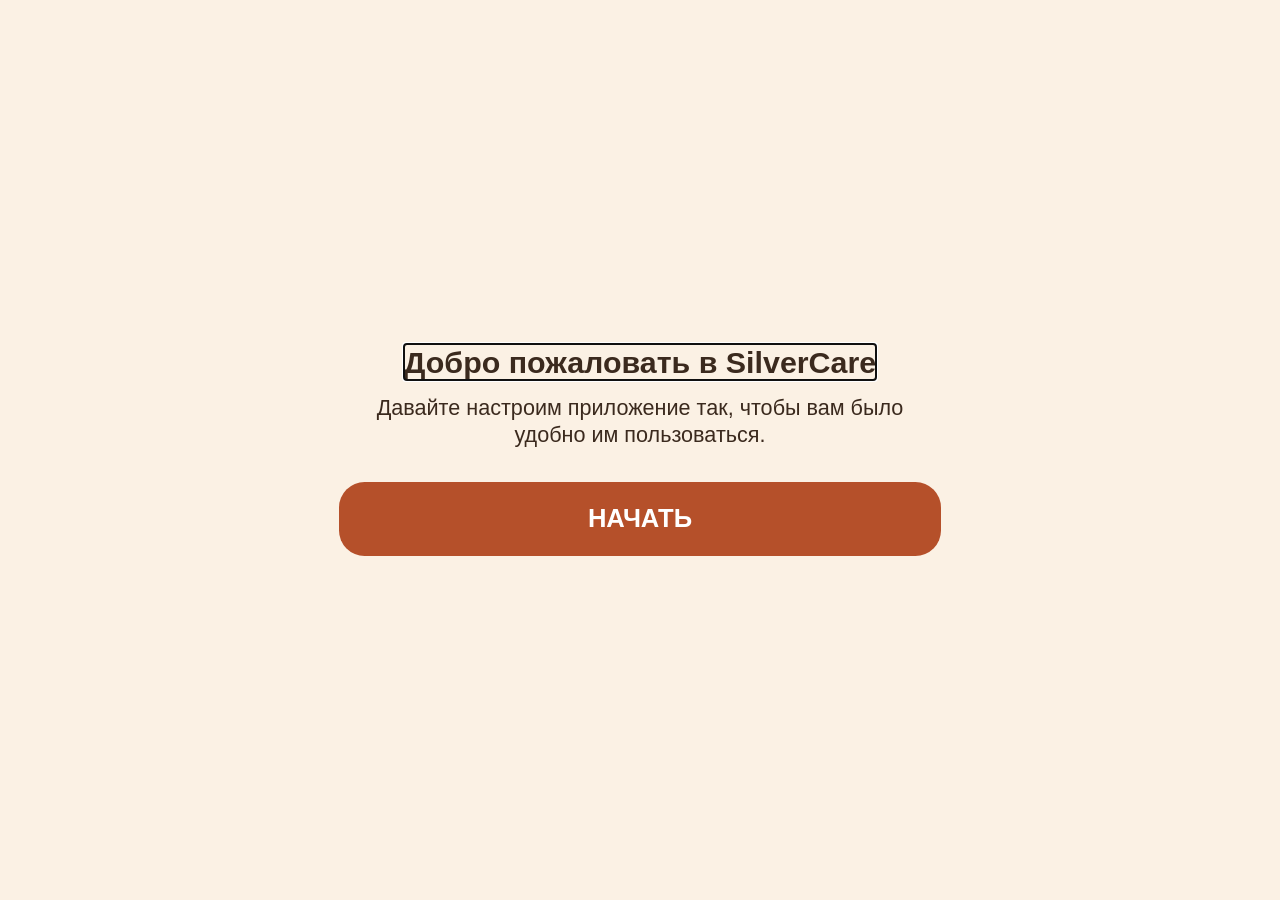
==== index.html @ 4be50c2b "Add files via upload" ====
<!DOCTYPE html>
<html lang="ru">
<head>
<meta charset="UTF-8" />
<meta name="viewport" content="width=device-width, initial-scale=1.0, maximum-scale=5.0" />
<title>SilverCare — напоминания о лекарствах</title>
<meta name="description" content="SilverCare — простое приложение для напоминаний о приёме лекарств" />
<link rel="stylesheet" href="styles.css" />
</head>
<body>
  <!-- Live region for screen readers: announces important changes -->
  <div id="sr-announcer" aria-live="polite" class="sr-only"></div>

  <main id="app" role="main">
    <!-- App is rendered here by app.js -->
    <p>Загрузка SilverCare…</p>
  </main>

  <script src="app.js"></script>
</body>
</html>
---- styles.css ----
/* =========================================================================
   SilverCare — styles
   Accessibility-first: large text, large touch targets, strong contrast —
   but every screen must fit on ONE phone screen with no scrolling, because
   scrolling is exactly what's hard for this audience. So sizes below are
   expressed with clamp() tied to viewport height (dvh/vh), not just a flat
   rem multiplier: text and buttons grow for accessibility, but are capped
   by how much vertical room actually exists on the device.

   Three combinable adaptive axes are controlled via data-attributes on
   <html>, set by app.js from stored preferences:
     data-vision  = good | low | verylow   → text size, contrast, voice
     data-hearing = good | low | none      → visual alert strength, vibration
     data-motor   = good | difficult       → touch target size, spacing
   ========================================================================= */

* {
  box-sizing: border-box;
}

html {
  --font-scale: 1;
  --space-scale: 1;
  --touch-min: clamp(2.7rem, 7.6dvh, 3.5rem);

  /* Warm & cozy palette: cream background, terracotta accent, soft tan
     borders — feels like a home, not a clinic. */
  --color-bg: #fbf1e4;
  --color-surface: #fffdf8;
  --color-text: #3b2a1e;
  --color-muted: #6b5744;
  --color-border: #c79b6e;

  --color-primary: #b5502a;
  --color-primary-dark: #8f3e1f;
  --color-primary-contrast: #ffffff;

  --color-secondary: #7a5230;
  --color-secondary-dark: #5c3d22;

  --color-success: #4f7a3d;
  --color-success-dark: #3a5c2c;

  --color-alert-bg: #fce1ae;
  --color-alert-text: #3b2410;
  --color-alert-accent: #a85b12;

  --focus-ring: 4px solid #d9480f;

  font-size: 16px;
  height: 100%;
  -webkit-text-size-adjust: 100%;
}

/* ---- Vision axis --------------------------------------------------------
   Kept deliberately modest: text still grows noticeably, but the layout
   variables above (touch-min etc.) are NOT multiplied by this, so bigger
   text never pushes buttons off the bottom of the screen. */
html[data-vision="low"] {
  --font-scale: 1.14;
  --color-border: #a9825a;
}
html[data-vision="verylow"] {
  /* Same warm hue family, pushed to maximum contrast: warm near-black
     background with a bright amber accent instead of stark black/yellow. */
  --font-scale: 1.3;
  --color-bg: #170f08;
  --color-surface: #170f08;
  --color-text: #fff6e8;
  --color-muted: #f3e6d3;
  --color-border: #fff6e8;
  --color-primary: #ffb648;
  --color-primary-dark: #e09a2e;
  --color-primary-contrast: #1a1206;
  --color-secondary: #ffd9a0;
  --color-secondary-dark: #e0b672;
  --color-success: #bfe38a;
  --color-success-dark: #9cc96a;
  --color-alert-bg: #ffb648;
  --color-alert-text: #1a1206;
  --color-alert-accent: #1a1206;
  --focus-ring: 5px solid #ffb648;
}

/* ---- Motor axis ---------------------------------------------------------
   Bigger touch targets and a bit more breathing room between them — but
   capped, so three buttons on one screen still fit without scrolling. */
html[data-motor="difficult"] {
  --touch-min: clamp(3.1rem, 9dvh, 4rem);
  --space-scale: 1.12;
}

html, body {
  height: 100%;
}
body {
  margin: 0;
  background: var(--color-bg);
  color: var(--color-text);
  font-family: "Segoe UI", Verdana, Arial, "Noto Sans", sans-serif;
  line-height: 1.25;
  overflow: hidden;
}

/* At the largest font scales, a long word must wrap rather than run off
   the edge of a narrow phone screen. */
h1, h2, h3, p, dd, dt, .btn, .choice-btn span, .med-card__name, .med-card__dose {
  overflow-wrap: break-word;
  word-break: break-word;
  hyphens: auto;
}

.sr-only {
  position: absolute;
  width: 1px;
  height: 1px;
  padding: 0;
  margin: -1px;
  overflow: hidden;
  clip: rect(0, 0, 0, 0);
  white-space: nowrap;
  border: 0;
}

#app {
  display: flex;
  flex-direction: column;
  height: 100dvh;
  height: 100vh;
}

/* ---- Generic screen layout ------------------------------------------------
   Screens center their content vertically and distribute leftover space
   with `gap`, instead of stacking from the top — so a short screen (e.g.
   onboarding welcome) looks intentional rather than pinned to the top,
   and a fuller screen (home) still fits because every piece below uses
   viewport-relative sizing. */
.screen {
  flex: 1;
  min-height: 0;
  display: flex;
  flex-direction: column;
  align-items: center;
  justify-content: center;
  gap: clamp(0.5rem, 1.6dvh, 1rem);
  padding: clamp(0.6rem, 2dvh, 1.1rem) clamp(0.8rem, 4vw, 1.2rem);
  max-width: 640px;
  width: 100%;
  margin: 0 auto;
  text-align: center;
  overflow: hidden;
}

.screen--center {
  justify-content: center;
}

.eyebrow {
  font-size: clamp(0.85rem, 2vh, 1.05rem);
  color: var(--color-muted);
  margin: 0;
  font-weight: 600;
  letter-spacing: 0.02em;
}

h1.title {
  font-size: clamp(1.25rem, calc(4vh * var(--font-scale)), 1.9rem);
  line-height: 1.2;
  margin: 0;
  font-weight: 800;
}

p.lead {
  font-size: clamp(0.95rem, calc(2.6vh * var(--font-scale)), 1.35rem);
  margin: 0;
  color: var(--color-text);
}

/* ---- Buttons -------------------------------------------------------------- */
.btn {
  display: flex;
  align-items: center;
  justify-content: center;
  gap: 0.5em;
  width: 100%;
  min-height: var(--touch-min);
  flex-shrink: 0;
  padding: 0.4em 0.9em;
  font-size: clamp(0.95rem, calc(2.4vh * var(--font-scale)), 1.35rem);
  font-weight: 700;
  font-family: inherit;
  border-radius: 1.3rem;
  border: 3px solid transparent;
  cursor: pointer;
  color: var(--color-primary-contrast);
  background: var(--color-primary);
  transition: transform 0.06s ease, filter 0.15s ease;
  line-height: 1.15;
}
.btn:active {
  transform: scale(0.98);
}
.btn:hover {
  filter: brightness(1.06);
}
.btn:focus-visible {
  outline: var(--focus-ring);
  outline-offset: 3px;
}

.btn--primary {
  background: var(--color-primary);
  color: var(--color-primary-contrast);
}
.btn--secondary {
  background: var(--color-surface);
  color: var(--color-secondary-dark);
  border-color: var(--color-secondary);
}
.btn--secondary:hover {
  background: #f6e9d6;
}
html[data-vision="verylow"] .btn--secondary:hover {
  background: #2a1c10;
}
.btn--success {
  background: var(--color-success);
  color: #ffffff;
}
.btn--ghost {
  background: transparent;
  color: var(--color-muted);
  border-color: var(--color-border);
  font-weight: 600;
  font-size: clamp(0.85rem, 2vh, 1.05rem);
  min-height: clamp(2.2rem, 6dvh, 2.8rem);
}
.btn--huge {
  font-size: clamp(1.1rem, calc(3vh * var(--font-scale)), 1.6rem);
  min-height: clamp(3.4rem, 11dvh, 4.6rem);
  border-radius: 1.6rem;
}
.btn--compact {
  font-size: clamp(0.85rem, 2.1vh, 1.05rem);
  min-height: clamp(2.6rem, 7.5dvh, 3.3rem);
  flex-direction: column;
  gap: 0.15em;
}

.btn-stack {
  display: flex;
  flex-direction: column;
  gap: clamp(0.45rem, 1.4dvh, 0.85rem);
  width: 100%;
  flex-shrink: 0;
}

/* ---- Onboarding choice buttons --------------------------------------------- */
.choice-list {
  display: flex;
  flex-direction: column;
  gap: clamp(0.45rem, 1.4dvh, 0.8rem);
  width: 100%;
  flex-shrink: 0;
}
.choice-btn {
  display: flex;
  align-items: center;
  gap: 0.7em;
  width: 100%;
  min-height: clamp(3.2rem, 10dvh, 4.4rem);
  flex-shrink: 0;
  padding: 0.5em 0.9em;
  font-size: clamp(0.95rem, calc(2.4vh * var(--font-scale)), 1.35rem);
  font-weight: 700;
  font-family: inherit;
  text-align: left;
  border-radius: 1.5rem;
  border: 3px solid var(--color-border);
  background: var(--color-surface);
  color: var(--color-text);
  cursor: pointer;
}
.choice-btn .choice-icon {
  font-size: 1.7em;
  flex-shrink: 0;
}
.choice-btn:hover {
  border-color: var(--color-primary);
}
.choice-btn:focus-visible {
  outline: var(--focus-ring);
  outline-offset: 3px;
}

/* ---- Progress dots (onboarding) -------------------------------------------- */
.progress {
  display: flex;
  gap: 0.5rem;
  justify-content: center;
  flex-shrink: 0;
}
.progress-dot {
  width: 0.7rem;
  height: 0.7rem;
  border-radius: 50%;
  background: var(--color-border);
}
.progress-dot--active {
  background: var(--color-primary);
}

/* ---- Home screen ------------------------------------------------------------ */
.home-header {
  display: flex;
  flex-direction: column;
  align-items: center;
  gap: 0.1rem;
  flex-shrink: 0;
}
.clock {
  font-size: clamp(2.1rem, calc(8vh * var(--font-scale)), 3.6rem);
  font-weight: 800;
  line-height: 1;
  letter-spacing: 0.02em;
  margin: 0;
}
.day-name {
  font-size: clamp(0.9rem, calc(2.2vh * var(--font-scale)), 1.3rem);
  color: var(--color-muted);
  font-weight: 600;
}

.med-card {
  width: 100%;
  background: var(--color-surface);
  border: 3px solid var(--color-primary);
  border-radius: 1.7rem;
  padding: clamp(0.5rem, 1.8dvh, 0.9rem);
  display: flex;
  flex-direction: column;
  align-items: center;
  gap: 0.15rem;
  flex-shrink: 0;
}
.med-card__label {
  font-size: clamp(0.8rem, 1.9dvh, 1rem);
  font-weight: 700;
  color: var(--color-muted);
}
.med-card__time {
  font-size: clamp(1.5rem, calc(4.2vh * var(--font-scale)), 2.3rem);
  font-weight: 800;
  color: var(--color-primary-dark);
  line-height: 1.05;
}
html[data-vision="verylow"] .med-card__time {
  color: var(--color-primary);
}
.med-card__name {
  font-size: clamp(1rem, calc(2.6vh * var(--font-scale)), 1.5rem);
  font-weight: 700;
}
.med-card__dose {
  font-size: clamp(0.85rem, calc(2vh * var(--font-scale)), 1.15rem);
  color: var(--color-muted);
}
.med-card__icon {
  font-size: clamp(1.5rem, 4dvh, 2.1rem);
}
.med-card__none {
  font-size: clamp(0.95rem, 2.2dvh, 1.2rem);
  color: var(--color-muted);
  padding: 0.3rem 0;
}

.home-actions {
  width: 100%;
  display: flex;
  flex-direction: column;
  gap: clamp(0.4rem, 1.2dvh, 0.7rem);
  flex-shrink: 0;
}

.secondary-row {
  width: 100%;
  display: grid;
  grid-template-columns: 1fr 1fr;
  gap: clamp(0.4rem, 1.5vw, 0.7rem);
  flex-shrink: 0;
}

/* ---- Full-screen medication alert ------------------------------------------- */
.alert-screen {
  height: 100dvh;
  height: 100vh;
  width: 100%;
  display: flex;
  flex-direction: column;
  align-items: center;
  justify-content: center;
  gap: clamp(0.6rem, 2dvh, 1.2rem);
  padding: clamp(0.8rem, 3dvh, 1.3rem) clamp(0.8rem, 4vw, 1.2rem);
  background: var(--color-alert-bg);
  color: var(--color-alert-text);
  text-align: center;
  overflow: hidden;
}
.alert-screen.pulse {
  animation: alert-pulse 1.1s ease-in-out infinite;
}
@keyframes alert-pulse {
  0%, 100% { background: var(--color-alert-bg); }
  50% { background: #fffaf0; }
}
html[data-vision="verylow"] .alert-title {
  font-size: clamp(1rem, 3vh, 1.5rem);
}
html[data-vision="verylow"] .alert-screen.pulse {
  animation: alert-pulse-dark 1.1s ease-in-out infinite;
}
@keyframes alert-pulse-dark {
  0%, 100% { background: #ffb648; }
  50% { background: #ffe3ab; }
}
.alert-icon {
  font-size: clamp(2.4rem, 8dvh, 4rem);
  line-height: 1;
  flex-shrink: 0;
}
.alert-title {
  font-size: clamp(1.15rem, calc(3.4vh * var(--font-scale)), 1.7rem);
  line-height: 1.2;
  font-weight: 800;
  margin: 0;
  max-width: 100%;
}
.alert-med {
  font-size: clamp(0.95rem, calc(2.4vh * var(--font-scale)), 1.4rem);
  font-weight: 700;
  margin: 0;
}
.alert-screen .btn-stack {
  max-width: 480px;
}

/* ---- Confirmation screen ------------------------------------------------------ */
.confirm-screen {
  height: 100dvh;
  height: 100vh;
  width: 100%;
  display: flex;
  flex-direction: column;
  align-items: center;
  justify-content: center;
  gap: clamp(0.5rem, 1.6dvh, 0.9rem);
  padding: clamp(0.8rem, 3dvh, 1.3rem);
  text-align: center;
  overflow: hidden;
}
.confirm-check {
  font-size: clamp(2.8rem, 9dvh, 4.6rem);
  color: var(--color-success);
  line-height: 1;
  flex-shrink: 0;
}
.confirm-title {
  font-size: clamp(1.3rem, calc(3.6vh * var(--font-scale)), 1.9rem);
  font-weight: 800;
  margin: 0;
}
.confirm-sub {
  font-size: clamp(0.9rem, calc(2.2vh * var(--font-scale)), 1.25rem);
  color: var(--color-muted);
  margin: 0;
}

/* ---- Memory exercise --------------------------------------------------------- */
.exercise-grid {
  display: grid;
  grid-template-columns: 1fr 1fr;
  gap: clamp(0.4rem, 1.4dvh, 0.8rem);
  width: 100%;
  flex-shrink: 0;
}
.exercise-btn {
  min-height: clamp(3.4rem, 11dvh, 4.6rem);
  font-size: clamp(1rem, calc(2.6vh * var(--font-scale)), 1.4rem);
}
.feedback-icon {
  font-size: clamp(2.2rem, 7dvh, 3.4rem);
  flex-shrink: 0;
}

/* ---- Settings ------------------------------------------------------------- */
.settings-summary {
  width: 100%;
  text-align: left;
  background: var(--color-surface);
  border: 2px solid var(--color-border);
  border-radius: 1.2rem;
  padding: clamp(0.6rem, 1.8dvh, 1rem);
  font-size: clamp(0.85rem, 2vh, 1.05rem);
  display: flex;
  flex-direction: column;
  gap: clamp(0.2rem, 0.8dvh, 0.4rem);
  flex-shrink: 0;
}
.settings-summary .row {
  display: flex;
  justify-content: space-between;
  gap: 0.6rem;
}
.settings-summary .row dt {
  font-weight: 700;
  color: var(--color-muted);
  margin: 0;
}
.settings-summary .row dd {
  margin: 0;
  font-weight: 700;
  text-align: right;
}

/* ---- Utility ---------------------------------------------------------------- */
.stack-gap {
  display: flex;
  flex-direction: column;
  gap: clamp(0.45rem, 1.4dvh, 0.85rem);
  width: 100%;
  flex-shrink: 0;
}

a, button {
  font-family: inherit;
}

::selection {
  background: var(--color-primary);
  color: var(--color-primary-contrast);
}
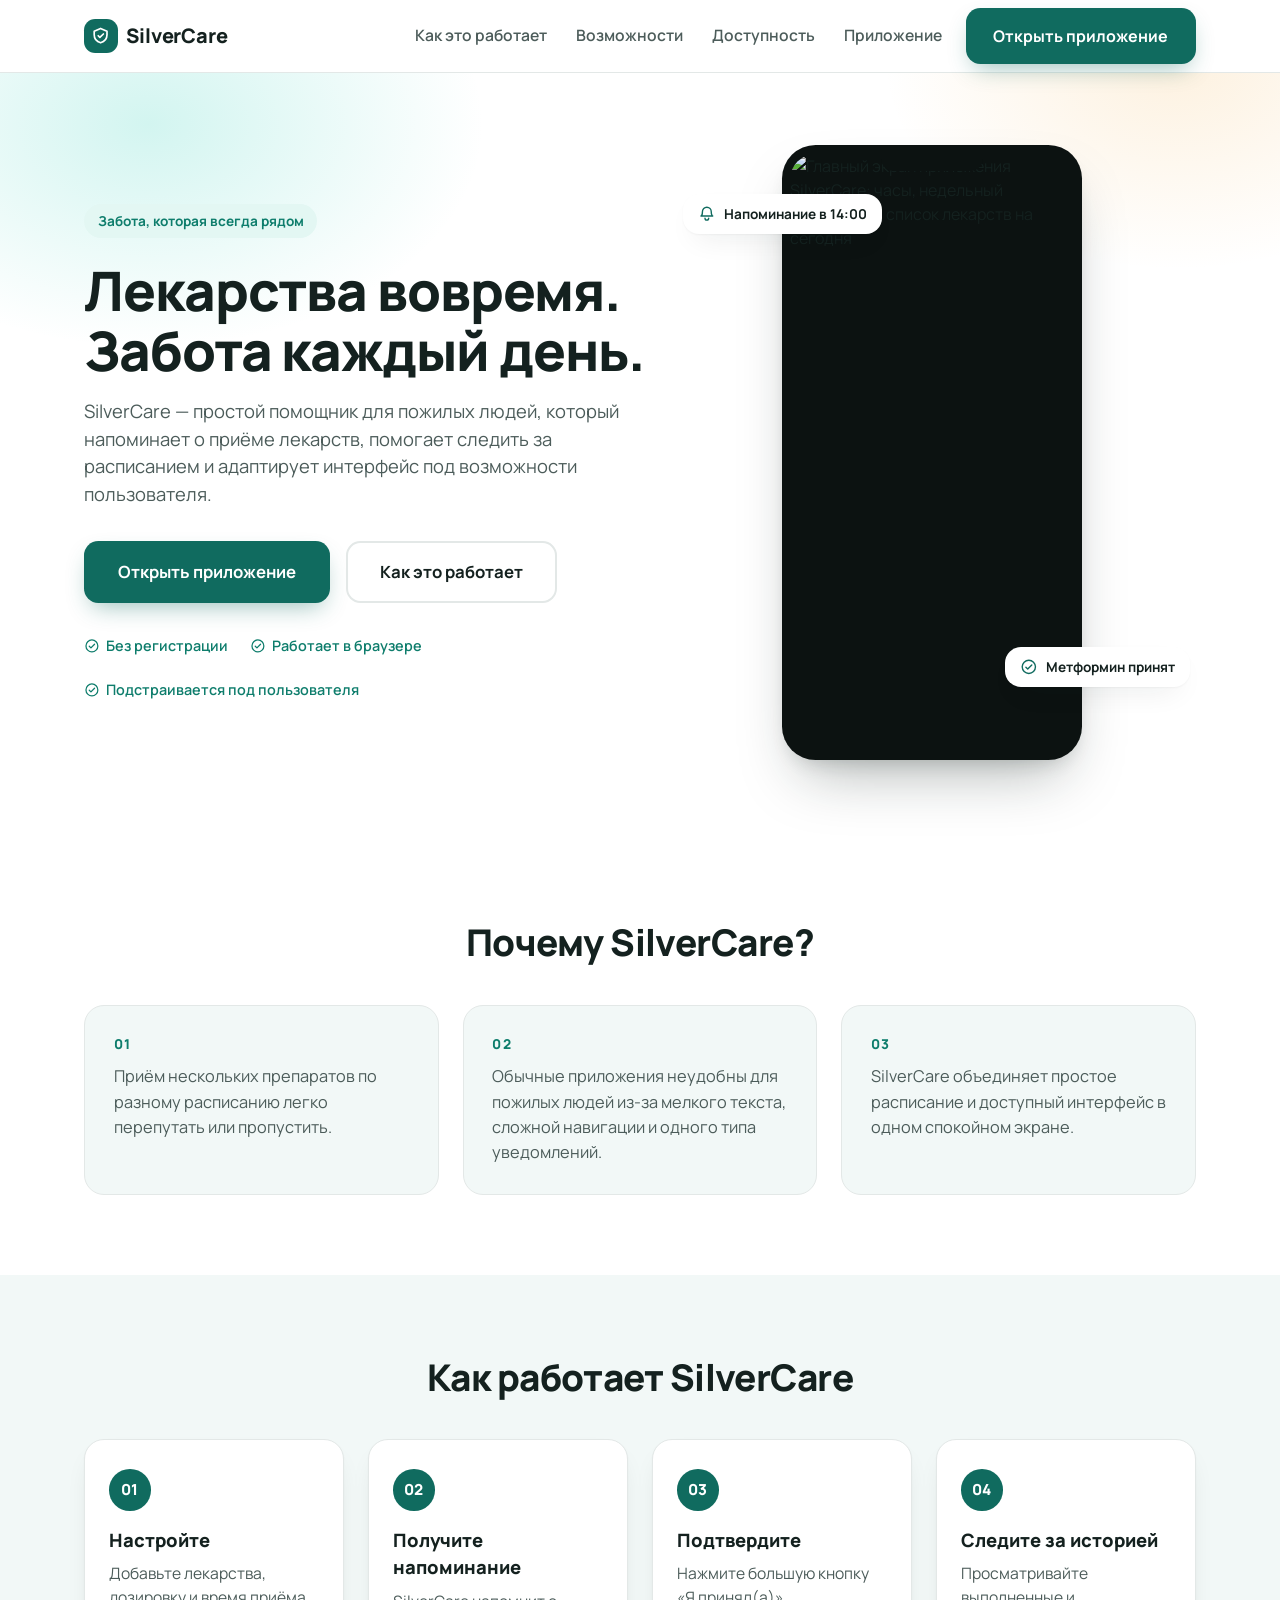
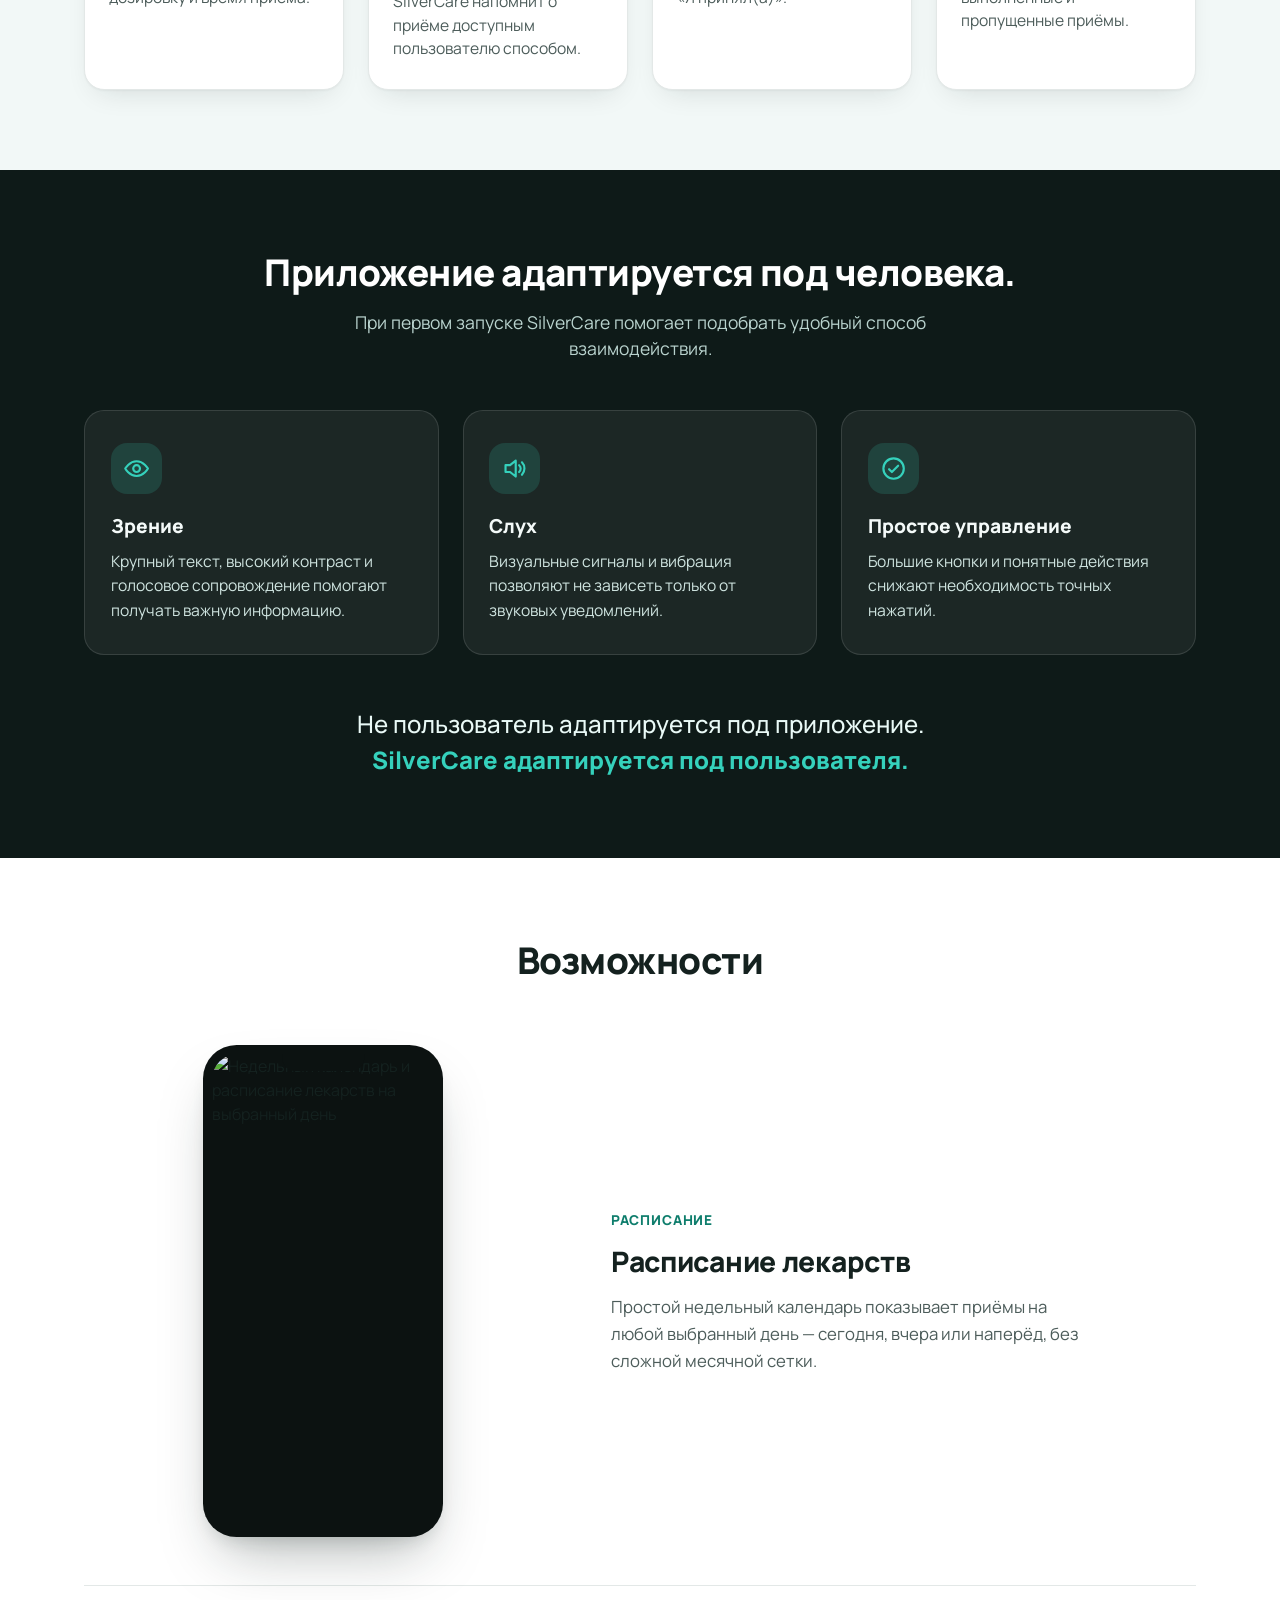
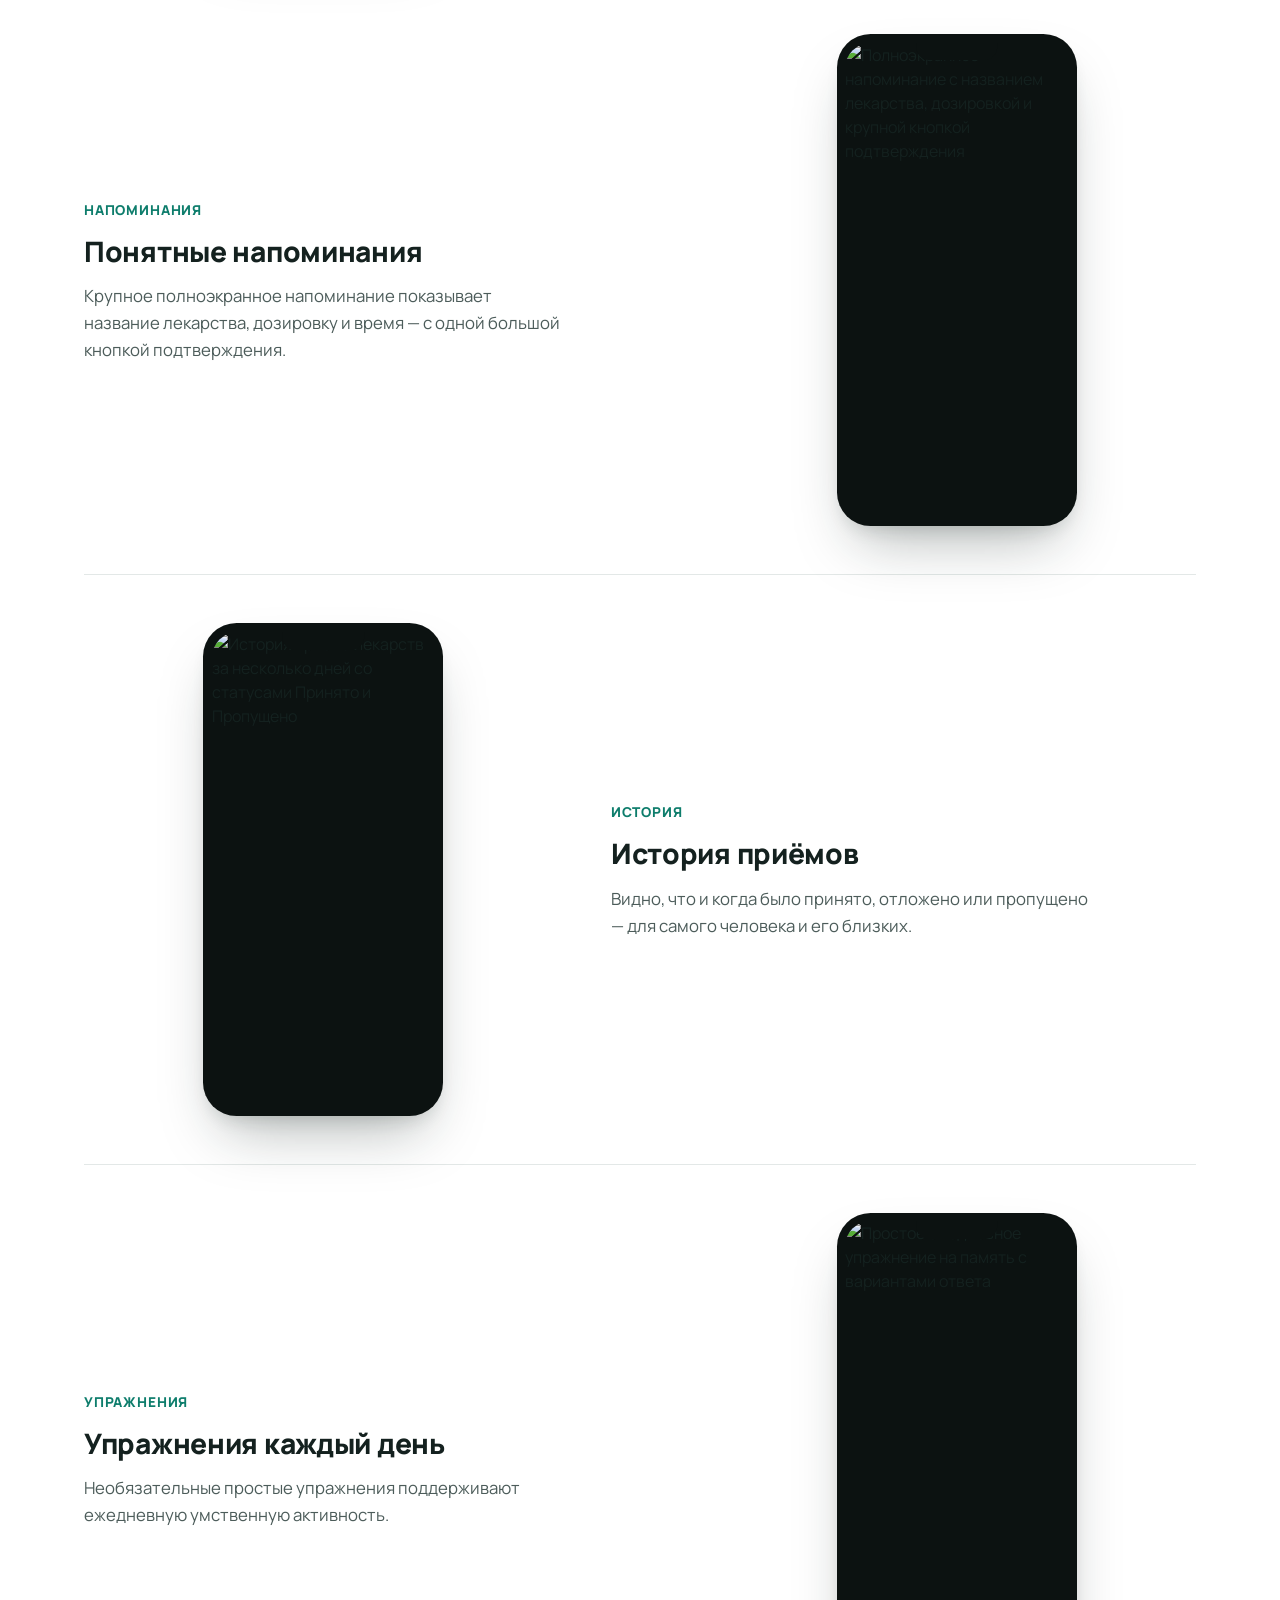
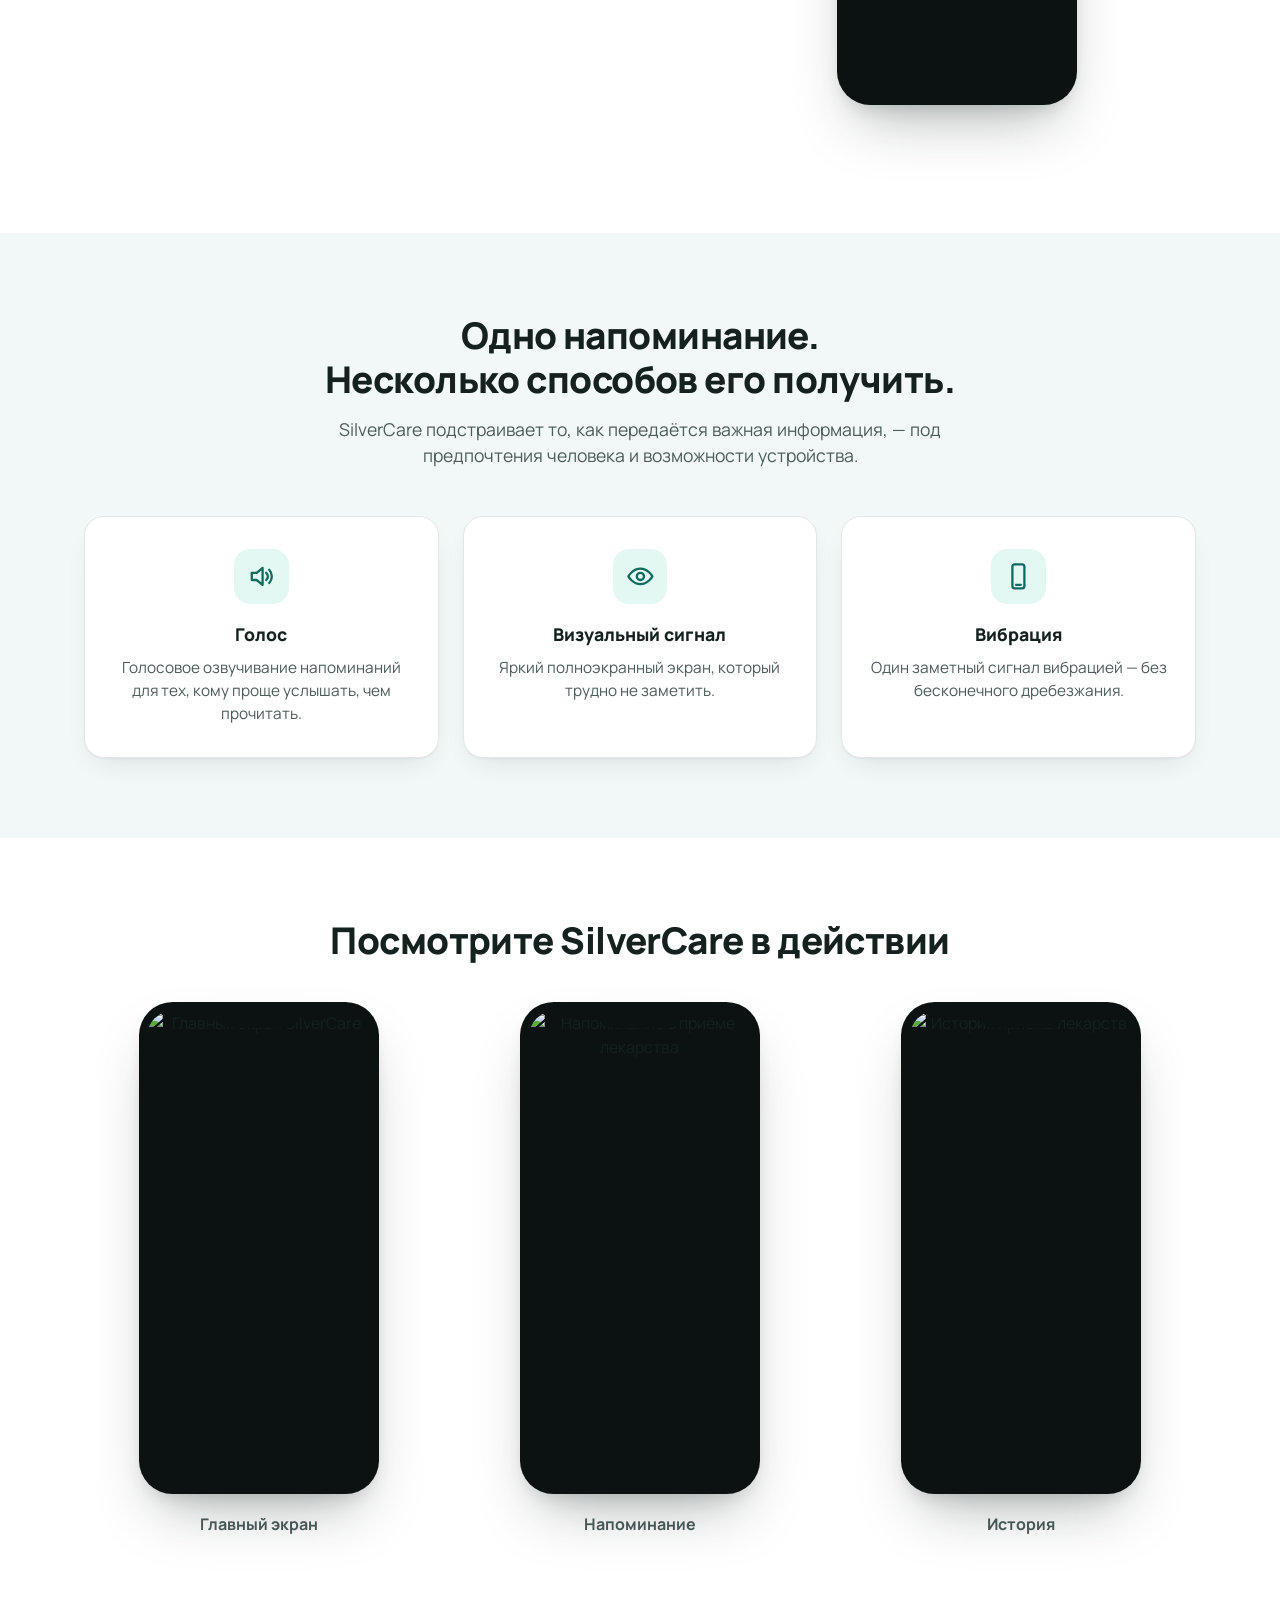
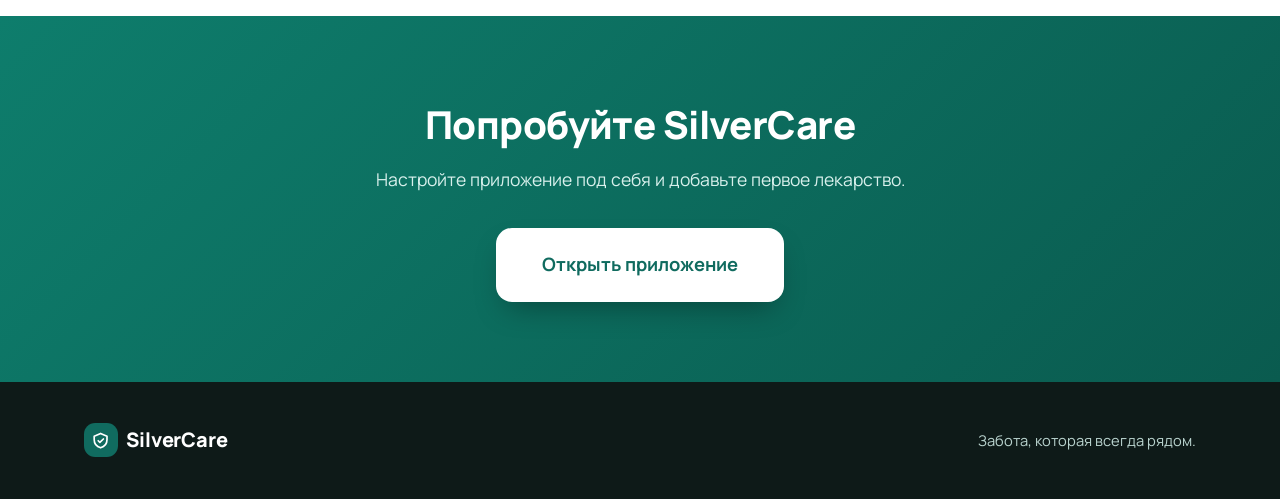
==== commit bf713153: "Add files via upload" ====
--- a/index.html
+++ b/index.html
@@ -2,20 +2,307 @@
 <html lang="ru">
 <head>
 <meta charset="UTF-8" />
-<meta name="viewport" content="width=device-width, initial-scale=1.0, maximum-scale=5.0" />
-<title>SilverCare — напоминания о лекарствах</title>
-<meta name="description" content="SilverCare — простое приложение для напоминаний о приёме лекарств" />
-<link rel="stylesheet" href="styles.css" />
+<meta name="viewport" content="width=device-width, initial-scale=1.0" />
+<title>SilverCare — забота о приёме лекарств для пожилых людей</title>
+<meta name="description" content="SilverCare — простой и доступный помощник для пожилых людей: напоминания о лекарствах, недельное расписание и интерфейс, который подстраивается под зрение, слух и моторику пользователя." />
+<link rel="preconnect" href="https://fonts.googleapis.com" />
+<link rel="preconnect" href="https://fonts.gstatic.com" crossorigin />
+<link href="https://fonts.googleapis.com/css2?family=Manrope:wght@500;600;700;800;900&display=swap" rel="stylesheet" />
+<link rel="stylesheet" href="landing.css" />
 </head>
 <body>
-  <!-- Live region for screen readers: announces important changes -->
-  <div id="sr-announcer" aria-live="polite" class="sr-only"></div>
-
-  <main id="app" role="main">
-    <!-- App is rendered here by app.js -->
-    <p>Загрузка SilverCare…</p>
-  </main>
-
-  <script src="app.js"></script>
+
+<a class="skip-link" href="#main">Перейти к содержанию</a>
+
+<header class="site-header" id="top">
+  <div class="wrap header-row">
+    <a class="brand" href="#top">
+      <span class="brand-mark" aria-hidden="true">
+        <svg viewBox="0 0 24 24" class="icon"><path d="M12 3 4 6.5V11c0 5 3.4 8.7 8 10 4.6-1.3 8-5 8-10V6.5L12 3Z"/><path d="M9 12.2l2.1 2.1L15.5 10"/></svg>
+      </span>
+      SilverCare
+    </a>
+    <nav class="main-nav" aria-label="Разделы сайта">
+      <a href="#how-it-works">Как это работает</a>
+      <a href="#features">Возможности</a>
+      <a href="#accessibility">Доступность</a>
+      <a href="#app-preview">Приложение</a>
+    </nav>
+    <a class="btn btn-primary header-cta" href="app/index.html">Открыть приложение</a>
+    <button class="nav-toggle" id="nav-toggle" aria-expanded="false" aria-controls="mobile-nav" aria-label="Открыть меню">
+      <svg viewBox="0 0 24 24" class="icon"><line x1="4" y1="7" x2="20" y2="7"/><line x1="4" y1="12" x2="20" y2="12"/><line x1="4" y1="17" x2="20" y2="17"/></svg>
+    </button>
+  </div>
+  <nav class="mobile-nav" id="mobile-nav" aria-label="Разделы сайта (мобильное меню)" hidden>
+    <a href="#how-it-works">Как это работает</a>
+    <a href="#features">Возможности</a>
+    <a href="#accessibility">Доступность</a>
+    <a href="#app-preview">Приложение</a>
+    <a class="btn btn-primary" href="app/index.html">Открыть приложение</a>
+  </nav>
+</header>
+
+<main id="main">
+
+  <!-- ================= HERO ================= -->
+  <section class="hero">
+    <div class="hero-glow" aria-hidden="true"></div>
+    <div class="wrap hero-grid">
+      <div class="hero-copy reveal">
+        <span class="chip">Забота, которая всегда рядом</span>
+        <h1>Лекарства вовремя.<br />Забота&nbsp;каждый&nbsp;день.</h1>
+        <p class="hero-text">
+          SilverCare — простой помощник для пожилых людей, который напоминает о приёме
+          лекарств, помогает следить за расписанием и адаптирует интерфейс под возможности
+          пользователя.
+        </p>
+        <div class="hero-actions">
+          <a class="btn btn-primary btn-lg" href="app/index.html">Открыть приложение</a>
+          <a class="btn btn-ghost btn-lg" href="#how-it-works">Как это работает</a>
+        </div>
+        <div class="hero-trust">
+          <span><svg viewBox="0 0 24 24" class="icon"><path d="M8 12.5l2.5 2.5L16 9.5"/><circle cx="12" cy="12" r="9"/></svg>Без регистрации</span>
+          <span><svg viewBox="0 0 24 24" class="icon"><path d="M8 12.5l2.5 2.5L16 9.5"/><circle cx="12" cy="12" r="9"/></svg>Работает в браузере</span>
+          <span><svg viewBox="0 0 24 24" class="icon"><path d="M8 12.5l2.5 2.5L16 9.5"/><circle cx="12" cy="12" r="9"/></svg>Подстраивается под пользователя</span>
+        </div>
+      </div>
+      <div class="hero-visual reveal">
+        <div class="phone-frame phone-frame--lg">
+          <div class="phone-notch" aria-hidden="true"></div>
+          <img src="assets/mock-today.png" alt="Главный экран приложения SilverCare: часы, недельный календарь и список лекарств на сегодня" />
+        </div>
+        <div class="floaty floaty--a" aria-hidden="true">
+          <svg viewBox="0 0 24 24" class="icon"><path d="M6 9a6 6 0 0 1 12 0c0 4 1.5 6 2 6H4c.5 0 2-2 2-6Z"/><path d="M9.5 18a2.5 2.5 0 0 0 5 0"/></svg>
+          <span>Напоминание в 14:00</span>
+        </div>
+        <div class="floaty floaty--b" aria-hidden="true">
+          <svg viewBox="0 0 24 24" class="icon"><path d="M8 12.5l2.5 2.5L16 9.5"/><circle cx="12" cy="12" r="9"/></svg>
+          <span>Метформин принят</span>
+        </div>
+      </div>
+    </div>
+  </section>
+
+  <!-- ================= PROBLEM ================= -->
+  <section class="section">
+    <div class="wrap">
+      <h2 class="section-title reveal">Почему SilverCare?</h2>
+      <div class="problem-grid">
+        <div class="problem-card reveal">
+          <div class="problem-num">01</div>
+          <p>Приём нескольких препаратов по разному расписанию легко перепутать или пропустить.</p>
+        </div>
+        <div class="problem-card reveal">
+          <div class="problem-num">02</div>
+          <p>Обычные приложения неудобны для пожилых людей из-за мелкого текста, сложной навигации и одного типа уведомлений.</p>
+        </div>
+        <div class="problem-card reveal">
+          <div class="problem-num">03</div>
+          <p>SilverCare объединяет простое расписание и доступный интерфейс в одном спокойном экране.</p>
+        </div>
+      </div>
+    </div>
+  </section>
+
+  <!-- ================= HOW IT WORKS ================= -->
+  <section class="section section--alt" id="how-it-works">
+    <div class="wrap">
+      <h2 class="section-title reveal">Как работает SilverCare</h2>
+      <div class="steps">
+        <div class="step reveal">
+          <div class="step-num">01</div>
+          <h3>Настройте</h3>
+          <p>Добавьте лекарства, дозировку и время приёма.</p>
+        </div>
+        <div class="step reveal">
+          <div class="step-num">02</div>
+          <h3>Получите напоминание</h3>
+          <p>SilverCare напомнит о приёме доступным пользователю способом.</p>
+        </div>
+        <div class="step reveal">
+          <div class="step-num">03</div>
+          <h3>Подтвердите</h3>
+          <p>Нажмите большую кнопку «Я принял(а)».</p>
+        </div>
+        <div class="step reveal">
+          <div class="step-num">04</div>
+          <h3>Следите за историей</h3>
+          <p>Просматривайте выполненные и пропущенные приёмы.</p>
+        </div>
+      </div>
+    </div>
+  </section>
+
+  <!-- ================= ACCESSIBILITY ================= -->
+  <section class="section section--dark" id="accessibility">
+    <div class="wrap">
+      <h2 class="section-title section-title--onDark reveal">Приложение адаптируется под человека.</h2>
+      <p class="section-lead reveal">При первом запуске SilverCare помогает подобрать удобный способ взаимодействия.</p>
+      <div class="access-grid">
+        <div class="access-card reveal">
+          <span class="access-icon"><svg viewBox="0 0 24 24" class="icon"><path d="M2 12s3.5-6.5 10-6.5S22 12 22 12s-3.5 6.5-10 6.5S2 12 2 12Z"/><circle cx="12" cy="12" r="3"/></svg></span>
+          <h3>Зрение</h3>
+          <p>Крупный текст, высокий контраст и голосовое сопровождение помогают получать важную информацию.</p>
+        </div>
+        <div class="access-card reveal">
+          <span class="access-icon"><svg viewBox="0 0 24 24" class="icon"><path d="M4 9v6h4l5 4V5L8 9H4Z"/><path d="M16 9a4 4 0 0 1 0 6"/><path d="M18.5 6.5a8 8 0 0 1 0 11"/></svg></span>
+          <h3>Слух</h3>
+          <p>Визуальные сигналы и вибрация позволяют не зависеть только от звуковых уведомлений.</p>
+        </div>
+        <div class="access-card reveal">
+          <span class="access-icon"><svg viewBox="0 0 24 24" class="icon"><circle cx="12" cy="12" r="9"/><path d="M8 12.5l2.5 2.5L16 9.5"/></svg></span>
+          <h3>Простое управление</h3>
+          <p>Большие кнопки и понятные действия снижают необходимость точных нажатий.</p>
+        </div>
+      </div>
+      <p class="philosophy reveal">
+        Не пользователь адаптируется под приложение.<br />
+        <strong>SilverCare адаптируется под пользователя.</strong>
+      </p>
+    </div>
+  </section>
+
+  <!-- ================= FEATURE SHOWCASE ================= -->
+  <section class="section" id="features">
+    <div class="wrap">
+      <h2 class="section-title reveal">Возможности</h2>
+
+      <div class="feature-row reveal">
+        <div class="feature-visual">
+          <div class="phone-frame">
+            <div class="phone-notch" aria-hidden="true"></div>
+            <img src="assets/mock-today.png" alt="Недельный календарь и расписание лекарств на выбранный день" />
+          </div>
+        </div>
+        <div class="feature-copy">
+          <span class="eyebrow">Расписание</span>
+          <h3>Расписание лекарств</h3>
+          <p>Простой недельный календарь показывает приёмы на любой выбранный день — сегодня, вчера или наперёд, без сложной месячной сетки.</p>
+        </div>
+      </div>
+
+      <div class="feature-row feature-row--reverse reveal">
+        <div class="feature-visual">
+          <div class="phone-frame">
+            <div class="phone-notch" aria-hidden="true"></div>
+            <img src="assets/mock-alert.png" alt="Полноэкранное напоминание с названием лекарства, дозировкой и крупной кнопкой подтверждения" />
+          </div>
+        </div>
+        <div class="feature-copy">
+          <span class="eyebrow">Напоминания</span>
+          <h3>Понятные напоминания</h3>
+          <p>Крупное полноэкранное напоминание показывает название лекарства, дозировку и время — с одной большой кнопкой подтверждения.</p>
+        </div>
+      </div>
+
+      <div class="feature-row reveal">
+        <div class="feature-visual">
+          <div class="phone-frame">
+            <div class="phone-notch" aria-hidden="true"></div>
+            <img src="assets/mock-history.png" alt="История приёма лекарств за несколько дней со статусами Принято и Пропущено" />
+          </div>
+        </div>
+        <div class="feature-copy">
+          <span class="eyebrow">История</span>
+          <h3>История приёмов</h3>
+          <p>Видно, что и когда было принято, отложено или пропущено — для самого человека и его близких.</p>
+        </div>
+      </div>
+
+      <div class="feature-row feature-row--reverse reveal">
+        <div class="feature-visual">
+          <div class="phone-frame">
+            <div class="phone-notch" aria-hidden="true"></div>
+            <img src="assets/mock-exercise.png" alt="Простое ежедневное упражнение на память с вариантами ответа" />
+          </div>
+        </div>
+        <div class="feature-copy">
+          <span class="eyebrow">Упражнения</span>
+          <h3>Упражнения каждый день</h3>
+          <p>Необязательные простые упражнения поддерживают ежедневную умственную активность.</p>
+        </div>
+      </div>
+    </div>
+  </section>
+
+  <!-- ================= MULTIMODAL ================= -->
+  <section class="section section--alt">
+    <div class="wrap">
+      <h2 class="section-title reveal">Одно напоминание.<br />Несколько способов его получить.</h2>
+      <p class="section-lead reveal">SilverCare подстраивает то, как передаётся важная информация, — под предпочтения человека и возможности устройства.</p>
+      <div class="modal-grid">
+        <div class="modal-card reveal">
+          <span class="modal-icon"><svg viewBox="0 0 24 24" class="icon"><path d="M4 9v6h4l5 4V5L8 9H4Z"/><path d="M16 9a4 4 0 0 1 0 6"/><path d="M18.5 6.5a8 8 0 0 1 0 11"/></svg></span>
+          <h3>Голос</h3>
+          <p>Голосовое озвучивание напоминаний для тех, кому проще услышать, чем прочитать.</p>
+        </div>
+        <div class="modal-card reveal">
+          <span class="modal-icon"><svg viewBox="0 0 24 24" class="icon"><path d="M2 12s3.5-6.5 10-6.5S22 12 22 12s-3.5 6.5-10 6.5S2 12 2 12Z"/><circle cx="12" cy="12" r="3"/></svg></span>
+          <h3>Визуальный сигнал</h3>
+          <p>Яркий полноэкранный экран, который трудно не заметить.</p>
+        </div>
+        <div class="modal-card reveal">
+          <span class="modal-icon"><svg viewBox="0 0 24 24" class="icon"><rect x="7" y="2" width="10" height="20" rx="2"/><line x1="10" y1="19" x2="14" y2="19"/></svg></span>
+          <h3>Вибрация</h3>
+          <p>Один заметный сигнал вибрацией — без бесконечного дребезжания.</p>
+        </div>
+      </div>
+    </div>
+  </section>
+
+  <!-- ================= APP PREVIEW ================= -->
+  <section class="section" id="app-preview">
+    <div class="wrap">
+      <h2 class="section-title reveal">Посмотрите SilverCare в действии</h2>
+      <div class="preview-grid">
+        <div class="preview-item reveal">
+          <div class="phone-frame">
+            <div class="phone-notch" aria-hidden="true"></div>
+            <img src="assets/mock-today.png" alt="Главный экран SilverCare" />
+          </div>
+          <p>Главный экран</p>
+        </div>
+        <div class="preview-item reveal">
+          <div class="phone-frame">
+            <div class="phone-notch" aria-hidden="true"></div>
+            <img src="assets/mock-alert.png" alt="Напоминание о приёме лекарства" />
+          </div>
+          <p>Напоминание</p>
+        </div>
+        <div class="preview-item reveal">
+          <div class="phone-frame">
+            <div class="phone-notch" aria-hidden="true"></div>
+            <img src="assets/mock-history.png" alt="История приёма лекарств" />
+          </div>
+          <p>История</p>
+        </div>
+      </div>
+    </div>
+  </section>
+
+  <!-- ================= FINAL CTA ================= -->
+  <section class="final-cta">
+    <div class="wrap final-cta-inner reveal">
+      <h2>Попробуйте SilverCare</h2>
+      <p>Настройте приложение под себя и добавьте первое лекарство.</p>
+      <a class="btn btn-primary btn-xl" href="app/index.html">Открыть приложение</a>
+    </div>
+  </section>
+
+</main>
+
+<footer class="site-footer">
+  <div class="wrap footer-row">
+    <span class="brand brand--footer">
+      <span class="brand-mark" aria-hidden="true">
+        <svg viewBox="0 0 24 24" class="icon"><path d="M12 3 4 6.5V11c0 5 3.4 8.7 8 10 4.6-1.3 8-5 8-10V6.5L12 3Z"/><path d="M9 12.2l2.1 2.1L15.5 10"/></svg>
+      </span>
+      SilverCare
+    </span>
+    <p>Забота, которая всегда рядом.</p>
+  </div>
+</footer>
+
+<script src="landing.js"></script>
 </body>
 </html>
--- a/landing.css
+++ b/landing.css
@@ -0,0 +1,777 @@
+/* =========================================================================
+   SilverCare — marketing landing page styles
+   A separate, more expressive design system from the app itself: this is
+   for browsing on a normal screen (judges, family, curious visitors), not
+   for the accessible in-hand experience — that lives at /app.
+   ========================================================================= */
+
+* {
+  box-sizing: border-box;
+}
+
+:root {
+  --ink: #14211f;
+  --ink-soft: #4c5c5a;
+  --bg: #ffffff;
+  --bg-alt: #f2f8f7;
+  --bg-dark: #0e1a18;
+  --border: #e3e8e7;
+
+  --mint: #0e7d6c;
+  --mint-bright: #35d1bc;
+  --mint-dark: #106b5f;
+  --mint-pale: #e3f7f3;
+
+  --amber: #f2a93b;
+  --amber-dark: #7a5005;
+  --amber-pale: #fff3d6;
+
+  --shadow-card: 0 1px 2px rgba(20, 33, 31, 0.04), 0 12px 30px -14px rgba(20, 33, 31, 0.16);
+  --shadow-phone: 0 30px 60px -20px rgba(20, 33, 31, 0.35), 0 10px 20px -10px rgba(20, 33, 31, 0.2);
+  --shadow-btn: 0 10px 24px -8px rgba(16, 107, 95, 0.45);
+
+  --radius-lg: 1.75rem;
+  --radius-md: 1.25rem;
+  --radius-sm: 0.85rem;
+
+  font-size: 16px;
+}
+
+html {
+  scroll-behavior: smooth;
+}
+@media (prefers-reduced-motion: reduce) {
+  html { scroll-behavior: auto; }
+  * { animation-duration: 0.01ms !important; animation-iteration-count: 1 !important; transition-duration: 0.01ms !important; }
+}
+
+body {
+  margin: 0;
+  background: var(--bg);
+  color: var(--ink);
+  font-family: "Manrope", "Segoe UI", Verdana, Arial, sans-serif;
+  line-height: 1.5;
+  -webkit-font-smoothing: antialiased;
+}
+
+img {
+  max-width: 100%;
+  display: block;
+}
+
+.icon {
+  width: 1em;
+  height: 1em;
+  stroke: currentColor;
+  fill: none;
+  stroke-width: 1.9;
+  stroke-linecap: round;
+  stroke-linejoin: round;
+  display: inline-block;
+}
+
+.wrap {
+  max-width: 1160px;
+  margin: 0 auto;
+  padding: 0 1.5rem;
+}
+
+.skip-link {
+  position: absolute;
+  left: -9999px;
+  top: 0;
+  background: var(--mint-dark);
+  color: #fff;
+  padding: 0.75rem 1.25rem;
+  border-radius: 0 0 0.6rem 0;
+  z-index: 200;
+}
+.skip-link:focus {
+  left: 0;
+}
+
+/* ---- Buttons ------------------------------------------------------------ */
+.btn {
+  display: inline-flex;
+  align-items: center;
+  justify-content: center;
+  gap: 0.5em;
+  font-family: inherit;
+  font-weight: 700;
+  font-size: 1rem;
+  text-decoration: none;
+  border-radius: 0.9rem;
+  padding: 0.85em 1.6em;
+  border: 2px solid transparent;
+  cursor: pointer;
+  transition: transform 0.15s ease, box-shadow 0.15s ease, background 0.15s ease, border-color 0.15s ease;
+  white-space: nowrap;
+}
+.btn:active {
+  transform: translateY(1px);
+}
+.btn-primary {
+  background: var(--mint-dark);
+  color: #ffffff;
+  box-shadow: var(--shadow-btn);
+}
+.btn-primary:hover {
+  background: #0c5e53;
+  transform: translateY(-1px);
+}
+.btn-ghost {
+  background: transparent;
+  color: var(--ink);
+  border-color: var(--border);
+}
+.btn-ghost:hover {
+  border-color: var(--mint-dark);
+  color: var(--mint-dark);
+}
+.btn-lg {
+  padding: 1em 1.9em;
+  font-size: 1.05rem;
+}
+.btn-xl {
+  padding: 1.15em 2.4em;
+  font-size: 1.15rem;
+  border-radius: 1rem;
+}
+a.btn, button.btn {
+  font-family: inherit;
+}
+:focus-visible {
+  outline: 3px solid var(--mint-dark);
+  outline-offset: 2px;
+}
+
+/* ---- Header --------------------------------------------------------------- */
+.site-header {
+  position: sticky;
+  top: 0;
+  z-index: 100;
+  background: #ffffff;
+  border-bottom: 1px solid var(--border);
+}
+.header-row {
+  display: flex;
+  align-items: center;
+  gap: 1.5rem;
+  height: 4.5rem;
+}
+.brand {
+  display: inline-flex;
+  align-items: center;
+  gap: 0.55rem;
+  font-weight: 800;
+  font-size: 1.25rem;
+  color: var(--ink);
+  text-decoration: none;
+  letter-spacing: -0.01em;
+}
+.brand-mark {
+  display: inline-flex;
+  align-items: center;
+  justify-content: center;
+  width: 2.1rem;
+  height: 2.1rem;
+  border-radius: 0.7rem;
+  background: var(--mint-dark);
+  color: #fff;
+}
+.brand-mark .icon {
+  width: 1.2rem;
+  height: 1.2rem;
+  stroke-width: 2.1;
+}
+.main-nav {
+  display: flex;
+  gap: 1.8rem;
+  margin-left: auto;
+}
+.main-nav a {
+  color: var(--ink-soft);
+  text-decoration: none;
+  font-weight: 600;
+  font-size: 0.98rem;
+  transition: color 0.15s ease;
+}
+.main-nav a:hover {
+  color: var(--mint-dark);
+}
+.header-cta {
+  flex-shrink: 0;
+}
+.nav-toggle {
+  display: none;
+  margin-left: auto;
+  background: transparent;
+  border: 1px solid var(--border);
+  border-radius: 0.6rem;
+  width: 2.6rem;
+  height: 2.6rem;
+  align-items: center;
+  justify-content: center;
+  color: var(--ink);
+  cursor: pointer;
+}
+.mobile-nav {
+  display: none;
+  flex-direction: column;
+  gap: 0.2rem;
+  padding: 0.5rem 1.5rem 1.25rem;
+  border-top: 1px solid var(--border);
+}
+.mobile-nav a {
+  padding: 0.7rem 0.2rem;
+  color: var(--ink);
+  text-decoration: none;
+  font-weight: 600;
+  border-bottom: 1px solid var(--border);
+}
+.mobile-nav .btn {
+  margin-top: 0.8rem;
+}
+.mobile-nav.is-open {
+  display: flex;
+}
+
+@media (max-width: 860px) {
+  .main-nav,
+  .header-cta {
+    display: none;
+  }
+  .nav-toggle {
+    display: inline-flex;
+  }
+}
+
+/* ---- Reveal-on-scroll ------------------------------------------------------ */
+.reveal {
+  opacity: 0;
+  transform: translateY(16px);
+  transition: opacity 0.6s ease, transform 0.6s ease;
+}
+.reveal.is-visible {
+  opacity: 1;
+  transform: none;
+}
+
+/* ---- Hero ------------------------------------------------------------------ */
+.hero {
+  position: relative;
+  padding: 4.5rem 0 5rem;
+  overflow: hidden;
+}
+.hero-glow {
+  position: absolute;
+  inset: -10% -10% auto -10%;
+  height: 640px;
+  background:
+    radial-gradient(480px 320px at 18% 20%, rgba(53, 209, 188, 0.22), transparent 70%),
+    radial-gradient(420px 300px at 85% 10%, rgba(242, 169, 59, 0.16), transparent 70%);
+  pointer-events: none;
+  z-index: 0;
+}
+.hero-grid {
+  position: relative;
+  z-index: 1;
+  display: grid;
+  grid-template-columns: 1.05fr 0.95fr;
+  gap: 3rem;
+  align-items: center;
+}
+.chip {
+  display: inline-flex;
+  align-items: center;
+  gap: 0.4em;
+  background: var(--mint-pale);
+  color: var(--mint);
+  font-weight: 700;
+  font-size: 0.85rem;
+  padding: 0.5em 1em;
+  border-radius: 999px;
+  margin-bottom: 1.4rem;
+}
+.hero-copy h1 {
+  font-size: clamp(2.1rem, 4.4vw, 3.4rem);
+  line-height: 1.1;
+  font-weight: 800;
+  letter-spacing: -0.02em;
+  margin: 0 0 1.1rem;
+}
+.hero-text {
+  font-size: 1.15rem;
+  color: var(--ink-soft);
+  max-width: 34rem;
+  margin: 0 0 2rem;
+}
+.hero-actions {
+  display: flex;
+  flex-wrap: wrap;
+  gap: 1rem;
+  margin-bottom: 2rem;
+}
+.hero-trust {
+  display: flex;
+  flex-wrap: wrap;
+  gap: 1.4rem;
+  color: var(--ink-soft);
+  font-size: 0.9rem;
+  font-weight: 600;
+}
+.hero-trust span {
+  display: inline-flex;
+  align-items: center;
+  gap: 0.4em;
+  color: var(--mint);
+}
+.hero-trust .icon {
+  width: 1.1em;
+  height: 1.1em;
+}
+
+.hero-visual {
+  position: relative;
+  display: flex;
+  justify-content: center;
+}
+.floaty {
+  position: absolute;
+  display: flex;
+  align-items: center;
+  gap: 0.6em;
+  background: #ffffff;
+  border-radius: 1rem;
+  padding: 0.7em 1.1em;
+  box-shadow: var(--shadow-card);
+  font-weight: 700;
+  font-size: 0.85rem;
+  color: var(--ink);
+}
+.floaty .icon {
+  width: 1.3em;
+  height: 1.3em;
+  color: var(--mint-dark);
+  flex-shrink: 0;
+}
+.floaty--a {
+  top: 8%;
+  left: -2%;
+}
+.floaty--b {
+  bottom: 12%;
+  right: -4%;
+}
+@media (max-width: 640px) {
+  .floaty { display: none; }
+}
+
+/* ---- Phone mockup ----------------------------------------------------------- */
+.phone-frame {
+  position: relative;
+  width: 240px;
+  aspect-ratio: 390 / 800;
+  background: #0c1211;
+  border-radius: 2.1rem;
+  padding: 0.55rem;
+  box-shadow: var(--shadow-phone);
+  overflow: hidden;
+  flex-shrink: 0;
+}
+.phone-frame img {
+  width: 100%;
+  height: 100%;
+  object-fit: cover;
+  object-position: top center;
+  border-radius: 1.6rem;
+}
+.phone-notch {
+  position: absolute;
+  top: 0.55rem;
+  left: 50%;
+  transform: translateX(-50%);
+  width: 34%;
+  height: 1.1rem;
+  background: #0c1211;
+  border-radius: 0 0 0.8rem 0.8rem;
+  z-index: 2;
+}
+.phone-frame--lg {
+  width: 280px;
+}
+@media (min-width: 640px) {
+  .phone-frame--lg {
+    width: 300px;
+  }
+}
+
+/* ---- Sections --------------------------------------------------------------- */
+.section {
+  padding: 5rem 0;
+}
+.section--alt {
+  background: var(--bg-alt);
+}
+.section-title {
+  font-size: clamp(1.7rem, 3vw, 2.3rem);
+  font-weight: 800;
+  letter-spacing: -0.015em;
+  text-align: center;
+  margin: 0 0 0.9rem;
+  line-height: 1.2;
+}
+.section-lead {
+  text-align: center;
+  color: var(--ink-soft);
+  font-size: 1.1rem;
+  max-width: 42rem;
+  margin: 0 auto 3rem;
+}
+.section-title:only-child,
+.section-title:last-child {
+  margin-bottom: 0;
+}
+
+/* ---- Problem section --------------------------------------------------------- */
+.problem-grid {
+  display: grid;
+  grid-template-columns: repeat(3, 1fr);
+  gap: 1.5rem;
+  margin-top: 2.5rem;
+}
+.problem-card {
+  background: var(--bg-alt);
+  border: 1px solid var(--border);
+  border-radius: var(--radius-md);
+  padding: 1.8rem;
+}
+.problem-num {
+  font-size: 0.85rem;
+  font-weight: 800;
+  color: var(--mint);
+  letter-spacing: 0.08em;
+  margin-bottom: 0.6rem;
+}
+.problem-card p {
+  margin: 0;
+  color: var(--ink-soft);
+  font-size: 1.02rem;
+  line-height: 1.55;
+}
+
+/* ---- How it works ------------------------------------------------------------- */
+.steps {
+  display: grid;
+  grid-template-columns: repeat(4, 1fr);
+  gap: 1.5rem;
+  margin-top: 2.5rem;
+  position: relative;
+}
+.step {
+  background: var(--bg);
+  border: 1px solid var(--border);
+  border-radius: var(--radius-md);
+  padding: 1.8rem 1.5rem;
+  box-shadow: var(--shadow-card);
+  position: relative;
+}
+.step-num {
+  display: inline-flex;
+  align-items: center;
+  justify-content: center;
+  width: 2.6rem;
+  height: 2.6rem;
+  border-radius: 50%;
+  background: var(--mint-dark);
+  color: #fff;
+  font-weight: 800;
+  font-size: 0.95rem;
+  margin-bottom: 1rem;
+}
+.step h3 {
+  font-size: 1.15rem;
+  margin: 0 0 0.5rem;
+  font-weight: 800;
+}
+.step p {
+  margin: 0;
+  color: var(--ink-soft);
+  font-size: 0.98rem;
+  line-height: 1.5;
+}
+
+/* ---- Accessibility (dark) ------------------------------------------------------ */
+.section--dark {
+  background: var(--bg-dark);
+  color: #f4faf9;
+}
+.section-title--onDark {
+  color: #ffffff;
+}
+.section--dark .section-lead {
+  color: #b9d3ce;
+}
+.access-grid {
+  display: grid;
+  grid-template-columns: repeat(3, 1fr);
+  gap: 1.5rem;
+  margin-top: 0;
+}
+.access-card {
+  background: rgba(255, 255, 255, 0.06);
+  border: 1px solid rgba(255, 255, 255, 0.12);
+  border-radius: var(--radius-md);
+  padding: 2rem 1.6rem;
+  text-align: left;
+}
+.access-icon {
+  display: inline-flex;
+  align-items: center;
+  justify-content: center;
+  width: 3.2rem;
+  height: 3.2rem;
+  border-radius: 1rem;
+  background: rgba(53, 209, 188, 0.16);
+  color: var(--mint-bright);
+  margin-bottom: 1.1rem;
+}
+.access-icon .icon {
+  width: 1.7rem;
+  height: 1.7rem;
+}
+.access-card h3 {
+  font-size: 1.2rem;
+  margin: 0 0 0.55rem;
+  font-weight: 800;
+}
+.access-card p {
+  margin: 0;
+  color: #cfe4e0;
+  font-size: 0.98rem;
+  line-height: 1.55;
+}
+.philosophy {
+  text-align: center;
+  font-size: clamp(1.15rem, 2.4vw, 1.5rem);
+  color: #eafaf7;
+  margin: 3.2rem 0 0;
+  line-height: 1.5;
+  font-weight: 500;
+}
+.philosophy strong {
+  color: var(--mint-bright);
+  font-weight: 800;
+}
+
+/* ---- Feature showcase ----------------------------------------------------------- */
+.feature-row {
+  display: grid;
+  grid-template-columns: 0.9fr 1.1fr;
+  gap: 3rem;
+  align-items: center;
+  padding: 3rem 0;
+  border-bottom: 1px solid var(--border);
+}
+.feature-row:last-child {
+  border-bottom: none;
+}
+.feature-row--reverse {
+  grid-template-columns: 1.1fr 0.9fr;
+}
+.feature-row--reverse .feature-visual {
+  order: 2;
+}
+.feature-visual {
+  display: flex;
+  justify-content: center;
+}
+.eyebrow {
+  display: inline-block;
+  color: var(--mint);
+  font-weight: 800;
+  font-size: 0.85rem;
+  letter-spacing: 0.06em;
+  text-transform: uppercase;
+  margin-bottom: 0.6rem;
+}
+.feature-copy h3 {
+  font-size: clamp(1.4rem, 2.2vw, 1.8rem);
+  margin: 0 0 0.7rem;
+  font-weight: 800;
+  letter-spacing: -0.01em;
+}
+.feature-copy p {
+  color: var(--ink-soft);
+  font-size: 1.05rem;
+  line-height: 1.6;
+  margin: 0;
+  max-width: 30rem;
+}
+
+/* ---- Multimodal ------------------------------------------------------------------ */
+.modal-grid {
+  display: grid;
+  grid-template-columns: repeat(3, 1fr);
+  gap: 1.5rem;
+  margin-top: 2.5rem;
+}
+.modal-card {
+  background: var(--bg);
+  border: 1px solid var(--border);
+  border-radius: var(--radius-md);
+  padding: 2rem 1.6rem;
+  text-align: center;
+  box-shadow: var(--shadow-card);
+}
+.modal-icon {
+  display: inline-flex;
+  align-items: center;
+  justify-content: center;
+  width: 3.4rem;
+  height: 3.4rem;
+  border-radius: 1rem;
+  background: var(--mint-pale);
+  color: var(--mint-dark);
+  margin-bottom: 1.1rem;
+}
+.modal-icon .icon {
+  width: 1.8rem;
+  height: 1.8rem;
+}
+.modal-card h3 {
+  margin: 0 0 0.5rem;
+  font-size: 1.1rem;
+  font-weight: 800;
+}
+.modal-card p {
+  margin: 0;
+  color: var(--ink-soft);
+  font-size: 0.96rem;
+  line-height: 1.5;
+}
+
+/* ---- App preview ------------------------------------------------------------------ */
+.preview-grid {
+  display: grid;
+  grid-template-columns: repeat(3, 1fr);
+  gap: 2rem;
+  margin-top: 2.5rem;
+  justify-items: center;
+}
+.preview-item {
+  text-align: center;
+}
+.preview-item p {
+  margin: 1.1rem 0 0;
+  font-weight: 700;
+  color: var(--ink-soft);
+}
+
+/* ---- Final CTA ------------------------------------------------------------------- */
+.final-cta {
+  background: linear-gradient(135deg, #0e7d6c, #0a5b4f);
+  color: #ffffff;
+  padding: 5rem 0;
+}
+.final-cta-inner {
+  text-align: center;
+  max-width: 42rem;
+}
+.final-cta h2 {
+  font-size: clamp(1.8rem, 3.4vw, 2.4rem);
+  font-weight: 800;
+  margin: 0 0 0.8rem;
+  letter-spacing: -0.015em;
+}
+.final-cta p {
+  font-size: 1.1rem;
+  color: #d8f0ec;
+  margin: 0 0 2.2rem;
+}
+.final-cta .btn-primary {
+  background: #ffffff;
+  color: var(--mint-dark);
+  box-shadow: 0 14px 30px -10px rgba(0, 0, 0, 0.35);
+}
+.final-cta .btn-primary:hover {
+  background: #eafaf7;
+}
+
+/* ---- Footer ------------------------------------------------------------------------ */
+.site-footer {
+  background: var(--bg-dark);
+  color: #b9d3ce;
+  padding: 2.6rem 0;
+}
+.footer-row {
+  display: flex;
+  align-items: center;
+  gap: 1rem;
+  flex-wrap: wrap;
+  justify-content: space-between;
+}
+.brand--footer {
+  color: #ffffff;
+}
+.footer-row p {
+  margin: 0;
+  font-size: 0.92rem;
+}
+
+/* ---- Responsive ------------------------------------------------------------------- */
+@media (max-width: 900px) {
+  .hero-grid {
+    grid-template-columns: 1fr;
+    text-align: center;
+  }
+  .hero-copy {
+    order: 2;
+  }
+  .hero-visual {
+    order: 1;
+    margin-bottom: 1rem;
+  }
+  .hero-text {
+    margin-left: auto;
+    margin-right: auto;
+  }
+  .hero-actions,
+  .hero-trust {
+    justify-content: center;
+  }
+  .problem-grid,
+  .steps,
+  .access-grid,
+  .modal-grid {
+    grid-template-columns: 1fr;
+  }
+  .feature-row,
+  .feature-row--reverse {
+    grid-template-columns: 1fr;
+    text-align: center;
+    gap: 2rem;
+  }
+  .feature-row--reverse .feature-visual {
+    order: 0;
+  }
+  .feature-copy p {
+    margin-left: auto;
+    margin-right: auto;
+  }
+  .preview-grid {
+    grid-template-columns: 1fr;
+  }
+}
+
+@media (max-width: 560px) {
+  .section {
+    padding: 3.5rem 0;
+  }
+  .hero {
+    padding: 3rem 0 3.5rem;
+  }
+  .wrap {
+    padding: 0 1.25rem;
+  }
+}
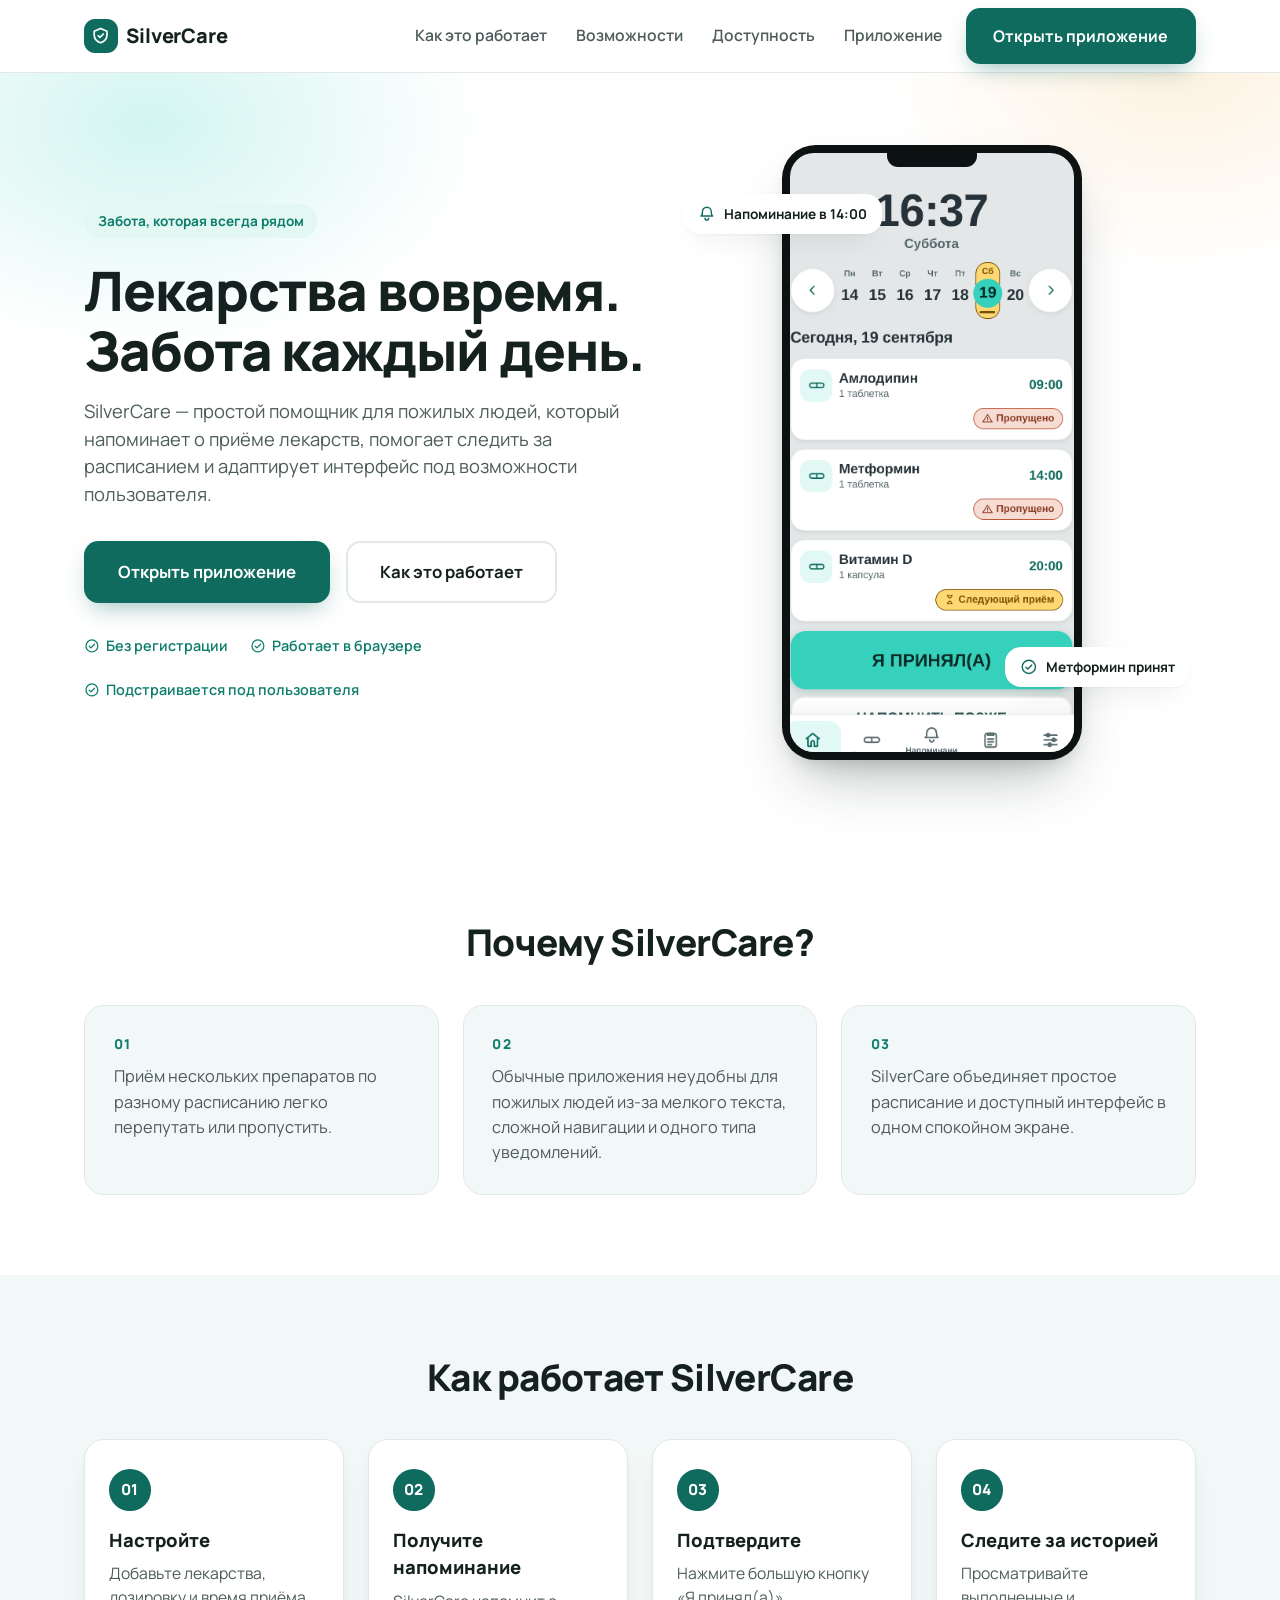
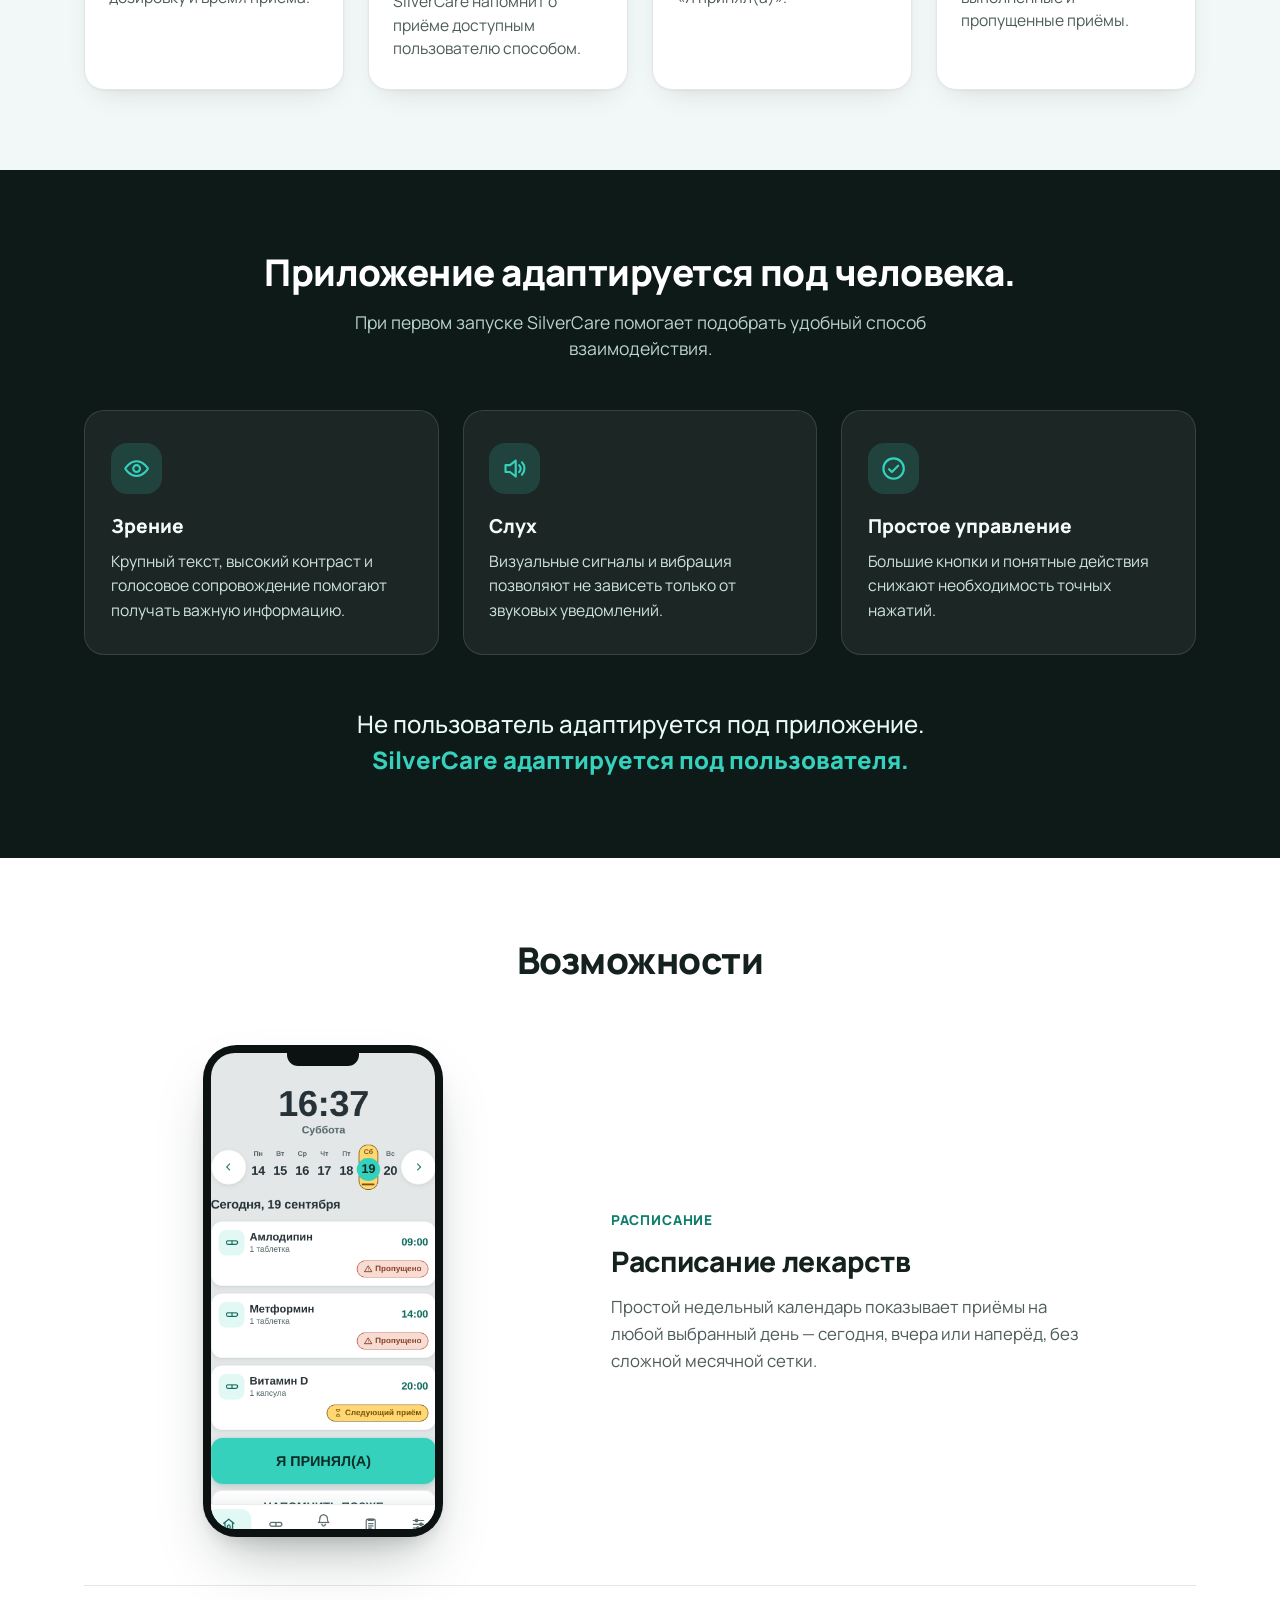
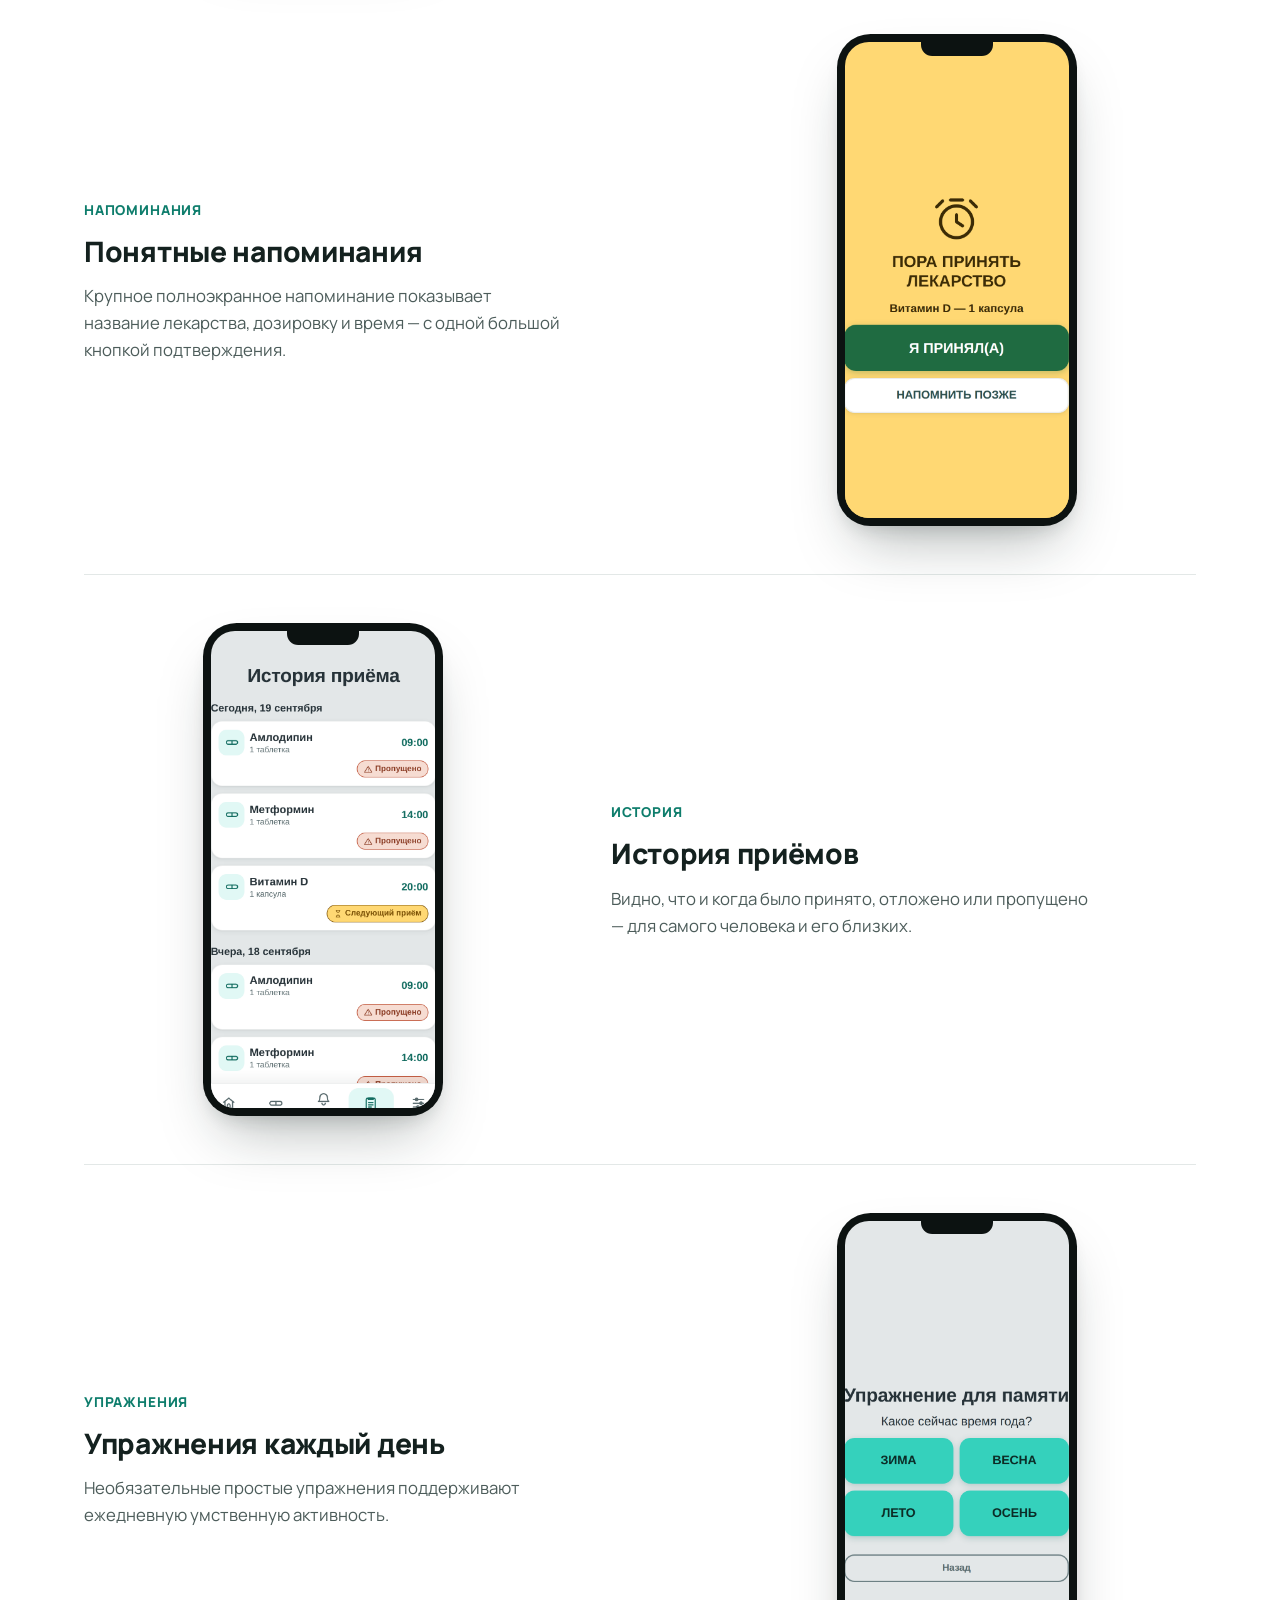
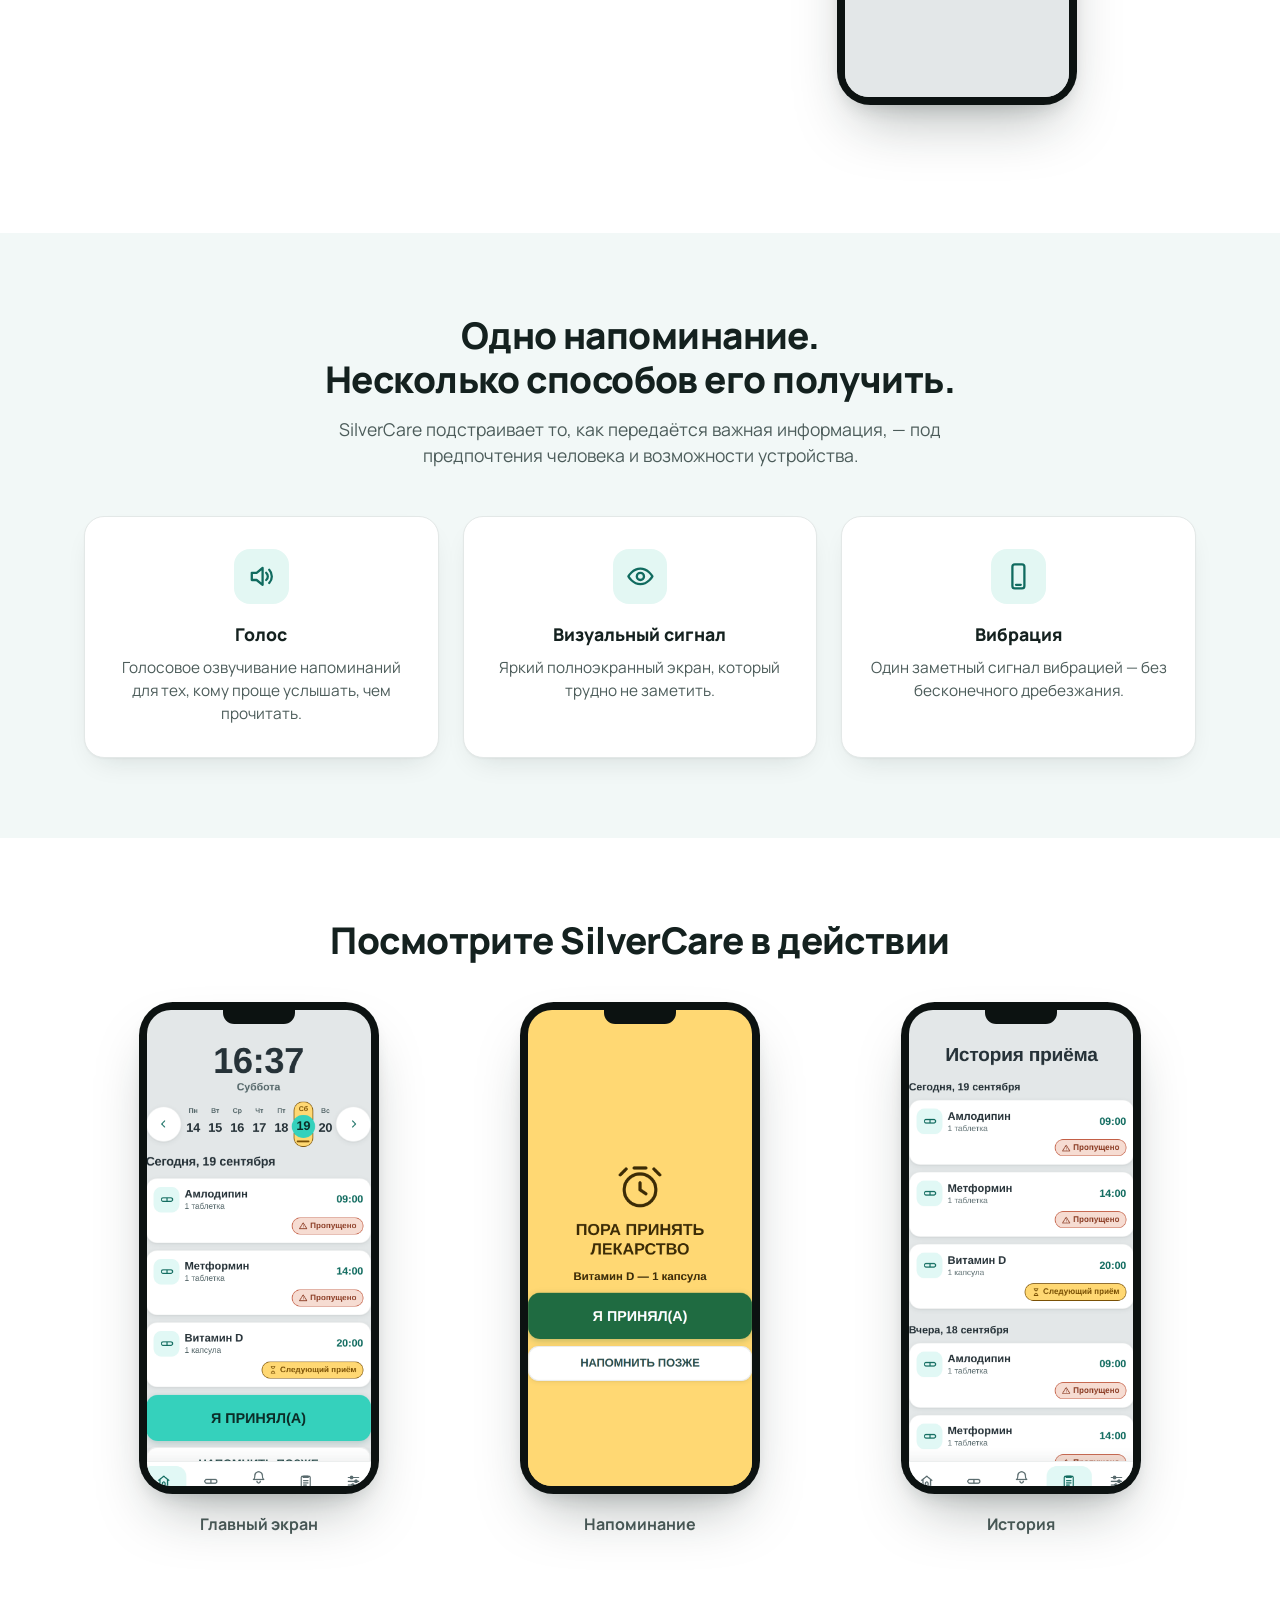
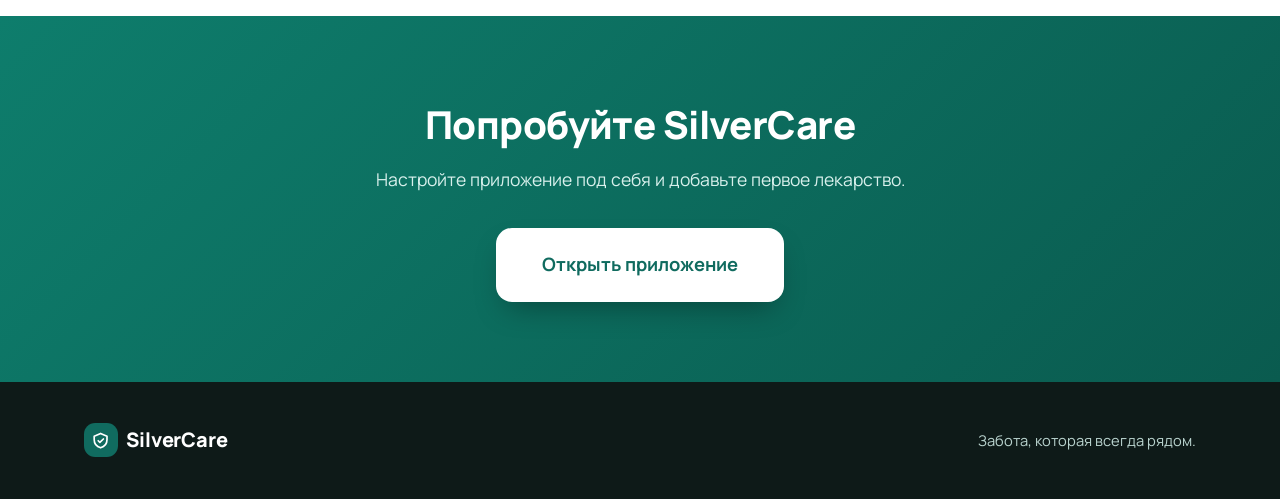
==== commit 6387f1c8: "Add files via upload" ====
--- a/index.html
+++ b/index.html
@@ -69,7 +69,7 @@
       <div class="hero-visual reveal">
         <div class="phone-frame phone-frame--lg">
           <div class="phone-notch" aria-hidden="true"></div>
-          <img src="assets/mock-today.png" alt="Главный экран приложения SilverCare: часы, недельный календарь и список лекарств на сегодня" />
+          <div class="phone-screen"><img src="assets/mock-today.png" alt="Главный экран приложения SilverCare: часы, недельный календарь и список лекарств на сегодня" /></div>
         </div>
         <div class="floaty floaty--a" aria-hidden="true">
           <svg viewBox="0 0 24 24" class="icon"><path d="M6 9a6 6 0 0 1 12 0c0 4 1.5 6 2 6H4c.5 0 2-2 2-6Z"/><path d="M9.5 18a2.5 2.5 0 0 0 5 0"/></svg>
@@ -171,7 +171,7 @@
         <div class="feature-visual">
           <div class="phone-frame">
             <div class="phone-notch" aria-hidden="true"></div>
-            <img src="assets/mock-today.png" alt="Недельный календарь и расписание лекарств на выбранный день" />
+            <div class="phone-screen"><img src="assets/mock-today.png" alt="Недельный календарь и расписание лекарств на выбранный день" /></div>
           </div>
         </div>
         <div class="feature-copy">
@@ -183,9 +183,9 @@
 
       <div class="feature-row feature-row--reverse reveal">
         <div class="feature-visual">
-          <div class="phone-frame">
-            <div class="phone-notch" aria-hidden="true"></div>
-            <img src="assets/mock-alert.png" alt="Полноэкранное напоминание с названием лекарства, дозировкой и крупной кнопкой подтверждения" />
+          <div class="phone-frame phone-frame--amber">
+            <div class="phone-notch" aria-hidden="true"></div>
+            <div class="phone-screen"><img src="assets/mock-alert.png" alt="Полноэкранное напоминание с названием лекарства, дозировкой и крупной кнопкой подтверждения" /></div>
           </div>
         </div>
         <div class="feature-copy">
@@ -199,7 +199,7 @@
         <div class="feature-visual">
           <div class="phone-frame">
             <div class="phone-notch" aria-hidden="true"></div>
-            <img src="assets/mock-history.png" alt="История приёма лекарств за несколько дней со статусами Принято и Пропущено" />
+            <div class="phone-screen"><img src="assets/mock-history.png" alt="История приёма лекарств за несколько дней со статусами Принято и Пропущено" /></div>
           </div>
         </div>
         <div class="feature-copy">
@@ -213,7 +213,7 @@
         <div class="feature-visual">
           <div class="phone-frame">
             <div class="phone-notch" aria-hidden="true"></div>
-            <img src="assets/mock-exercise.png" alt="Простое ежедневное упражнение на память с вариантами ответа" />
+            <div class="phone-screen"><img src="assets/mock-exercise.png" alt="Простое ежедневное упражнение на память с вариантами ответа" /></div>
           </div>
         </div>
         <div class="feature-copy">
@@ -258,21 +258,21 @@
         <div class="preview-item reveal">
           <div class="phone-frame">
             <div class="phone-notch" aria-hidden="true"></div>
-            <img src="assets/mock-today.png" alt="Главный экран SilverCare" />
+            <div class="phone-screen"><img src="assets/mock-today.png" alt="Главный экран SilverCare" /></div>
           </div>
           <p>Главный экран</p>
         </div>
         <div class="preview-item reveal">
-          <div class="phone-frame">
-            <div class="phone-notch" aria-hidden="true"></div>
-            <img src="assets/mock-alert.png" alt="Напоминание о приёме лекарства" />
+          <div class="phone-frame phone-frame--amber">
+            <div class="phone-notch" aria-hidden="true"></div>
+            <div class="phone-screen"><img src="assets/mock-alert.png" alt="Напоминание о приёме лекарства" /></div>
           </div>
           <p>Напоминание</p>
         </div>
         <div class="preview-item reveal">
           <div class="phone-frame">
             <div class="phone-notch" aria-hidden="true"></div>
-            <img src="assets/mock-history.png" alt="История приёма лекарств" />
+            <div class="phone-screen"><img src="assets/mock-history.png" alt="История приёма лекарств" /></div>
           </div>
           <p>История</p>
         </div>
--- a/landing.css
+++ b/landing.css
@@ -374,27 +374,45 @@
   aspect-ratio: 390 / 800;
   background: #0c1211;
   border-radius: 2.1rem;
-  padding: 0.55rem;
+  padding: 0.5rem;
   box-shadow: var(--shadow-phone);
   overflow: hidden;
   flex-shrink: 0;
 }
-.phone-frame img {
+/* The screen itself carries the app's own background, so the sliver the
+   notch sits on reads as a status bar rather than an oversized bezel.
+   The screenshot is nudged down by translateY, clearing the notch —
+   our screenshots have no native status bar of their own, so without
+   this the notch would land right on top of the clock/heading text. */
+.phone-screen {
+  position: relative;
+  width: 100%;
+  height: 100%;
+  border-radius: 1.5rem;
+  overflow: hidden;
+  background: #e3e7e8;
+}
+.phone-frame--amber .phone-screen {
+  background: #ffd873;
+}
+.phone-screen img {
+  position: absolute;
+  inset: 0;
   width: 100%;
   height: 100%;
   object-fit: cover;
   object-position: top center;
-  border-radius: 1.6rem;
+  transform: translateY(1.5rem);
 }
 .phone-notch {
   position: absolute;
-  top: 0.55rem;
+  top: 0.5rem;
   left: 50%;
   transform: translateX(-50%);
-  width: 34%;
-  height: 1.1rem;
+  width: 30%;
+  height: 0.85rem;
   background: #0c1211;
-  border-radius: 0 0 0.8rem 0.8rem;
+  border-radius: 0 0 0.7rem 0.7rem;
   z-index: 2;
 }
 .phone-frame--lg {
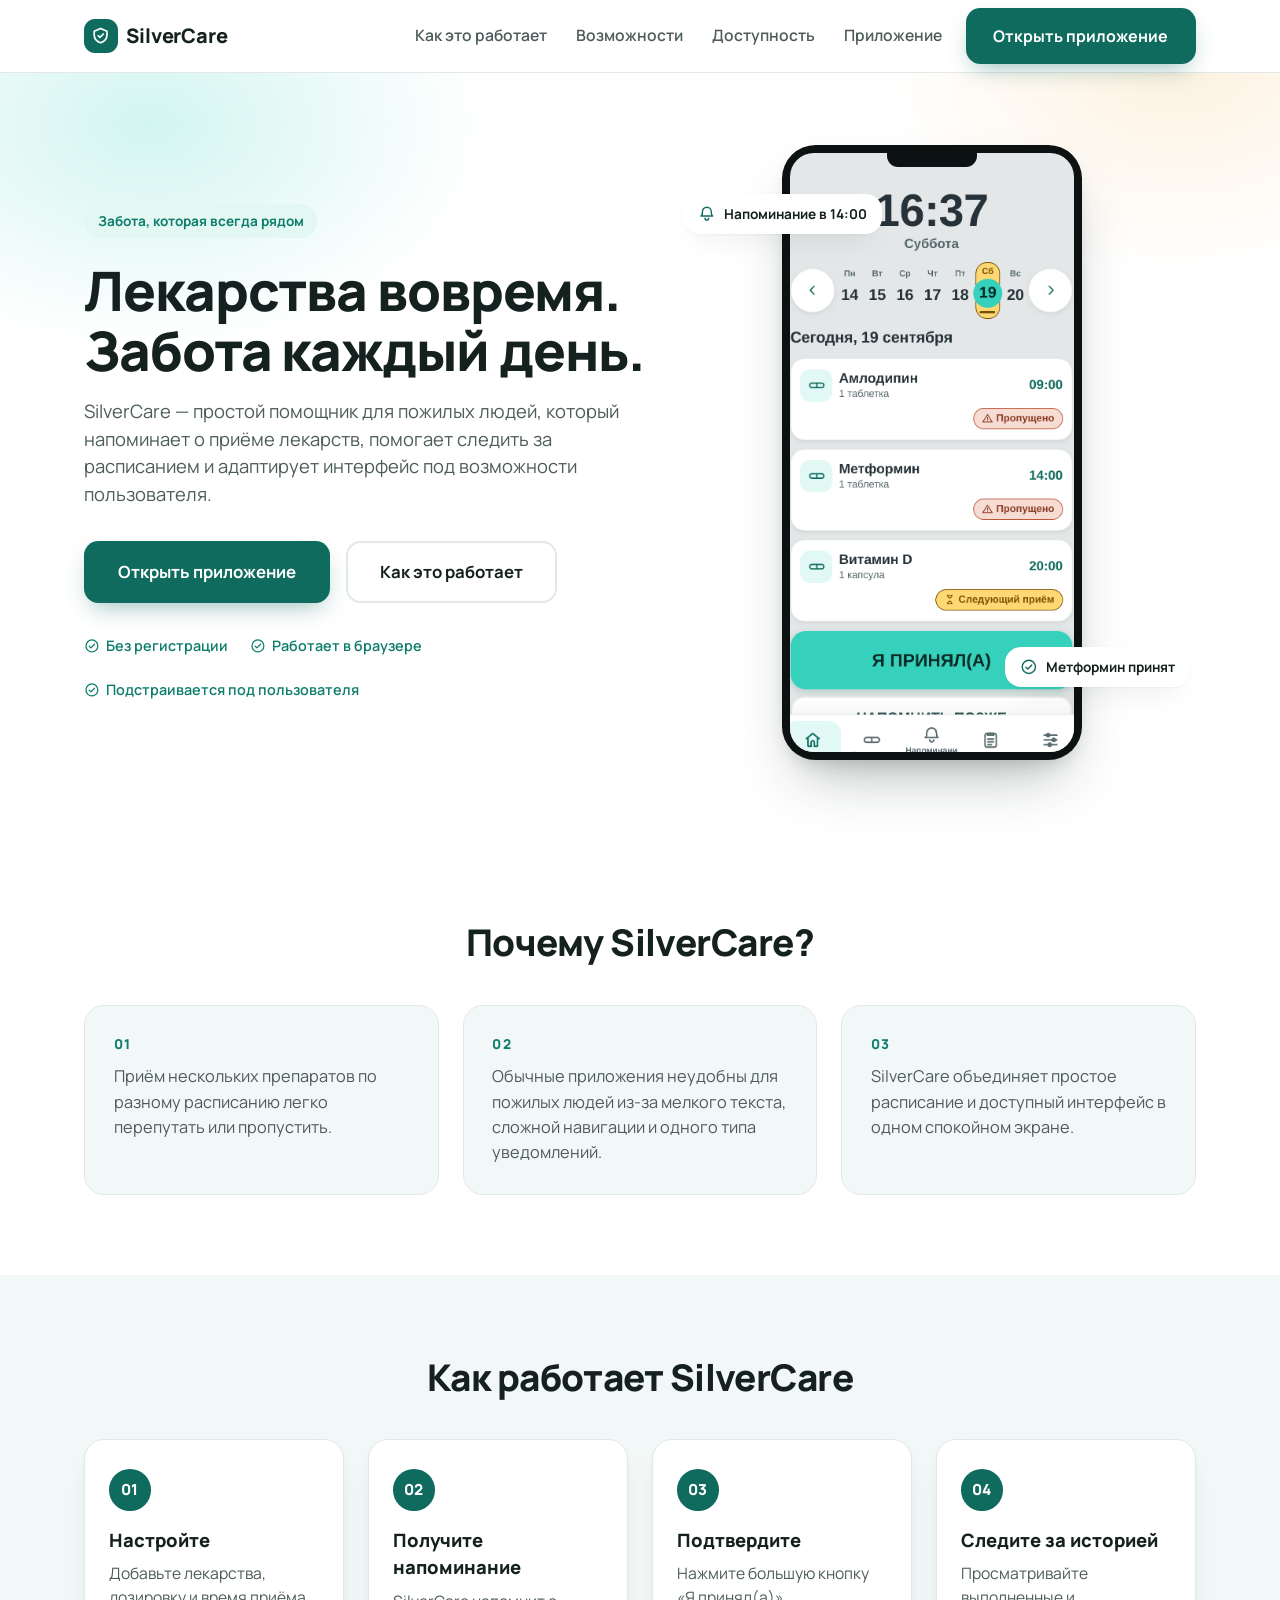
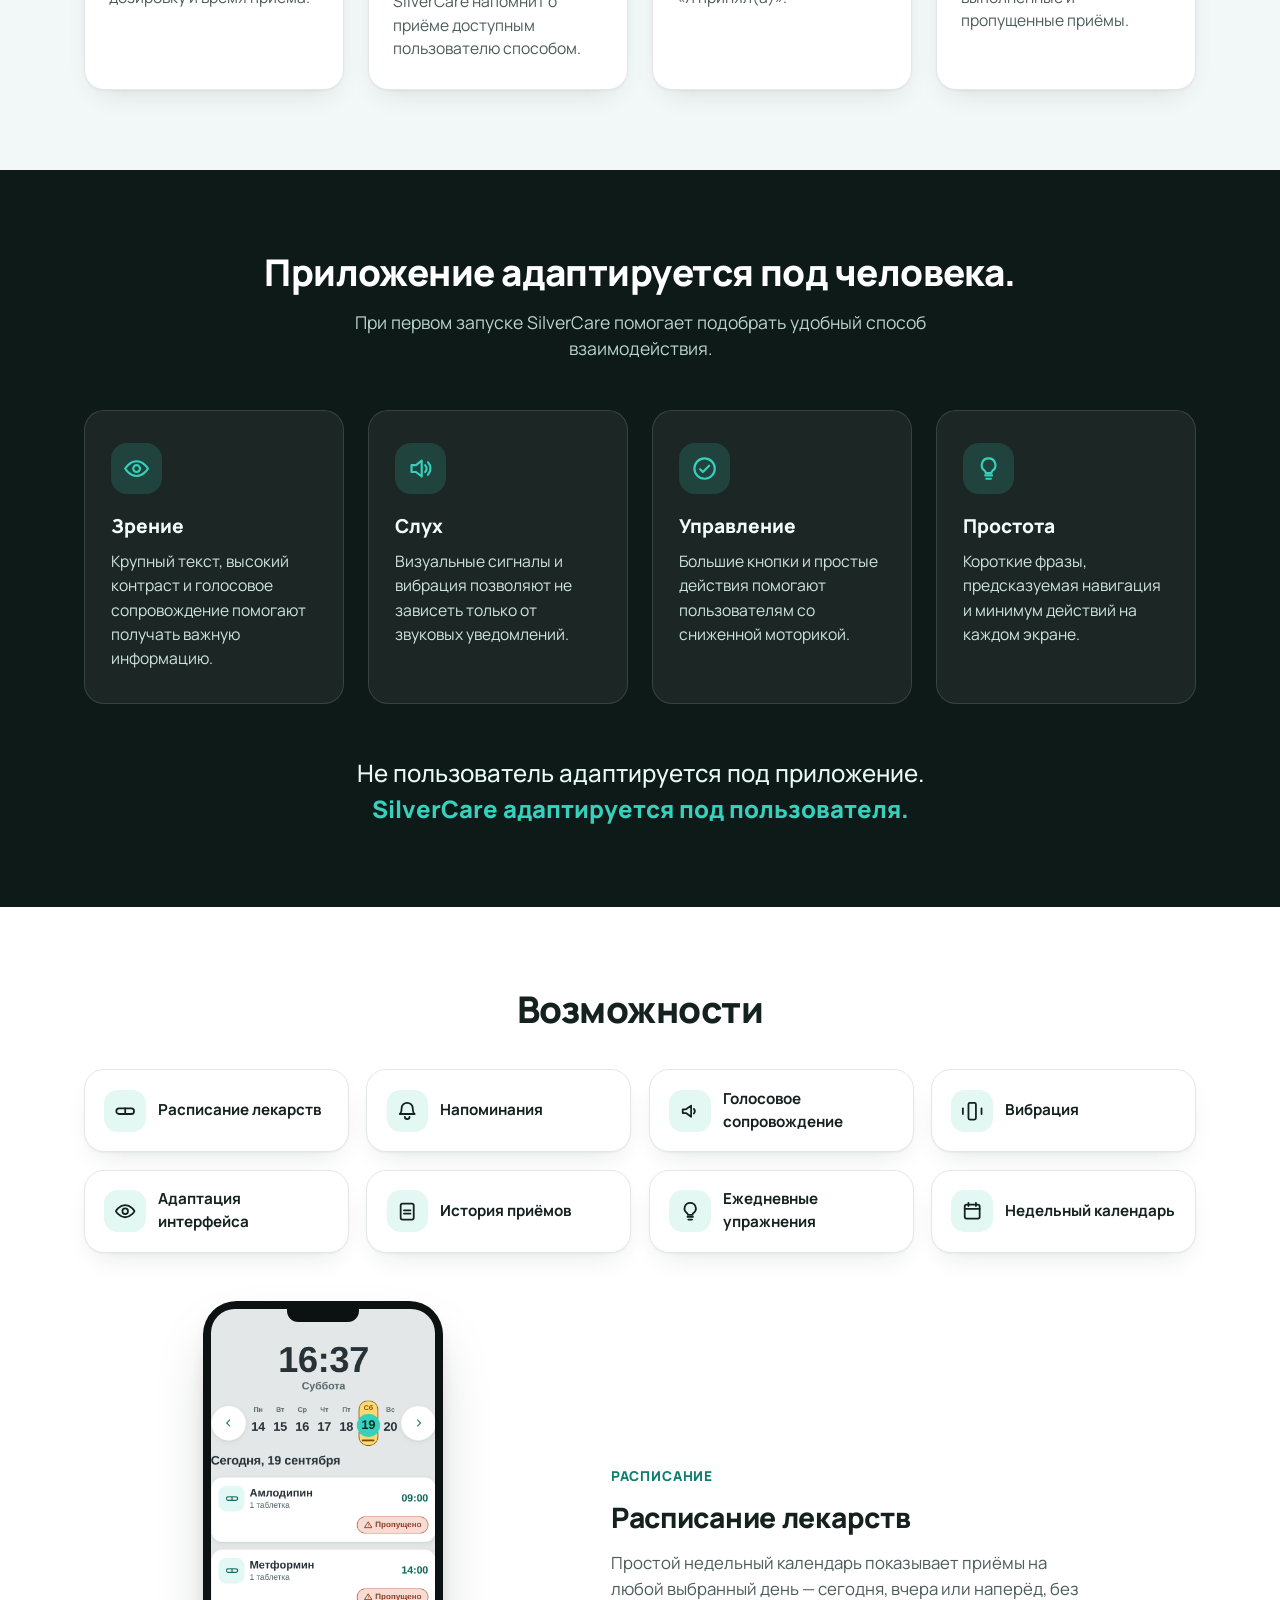
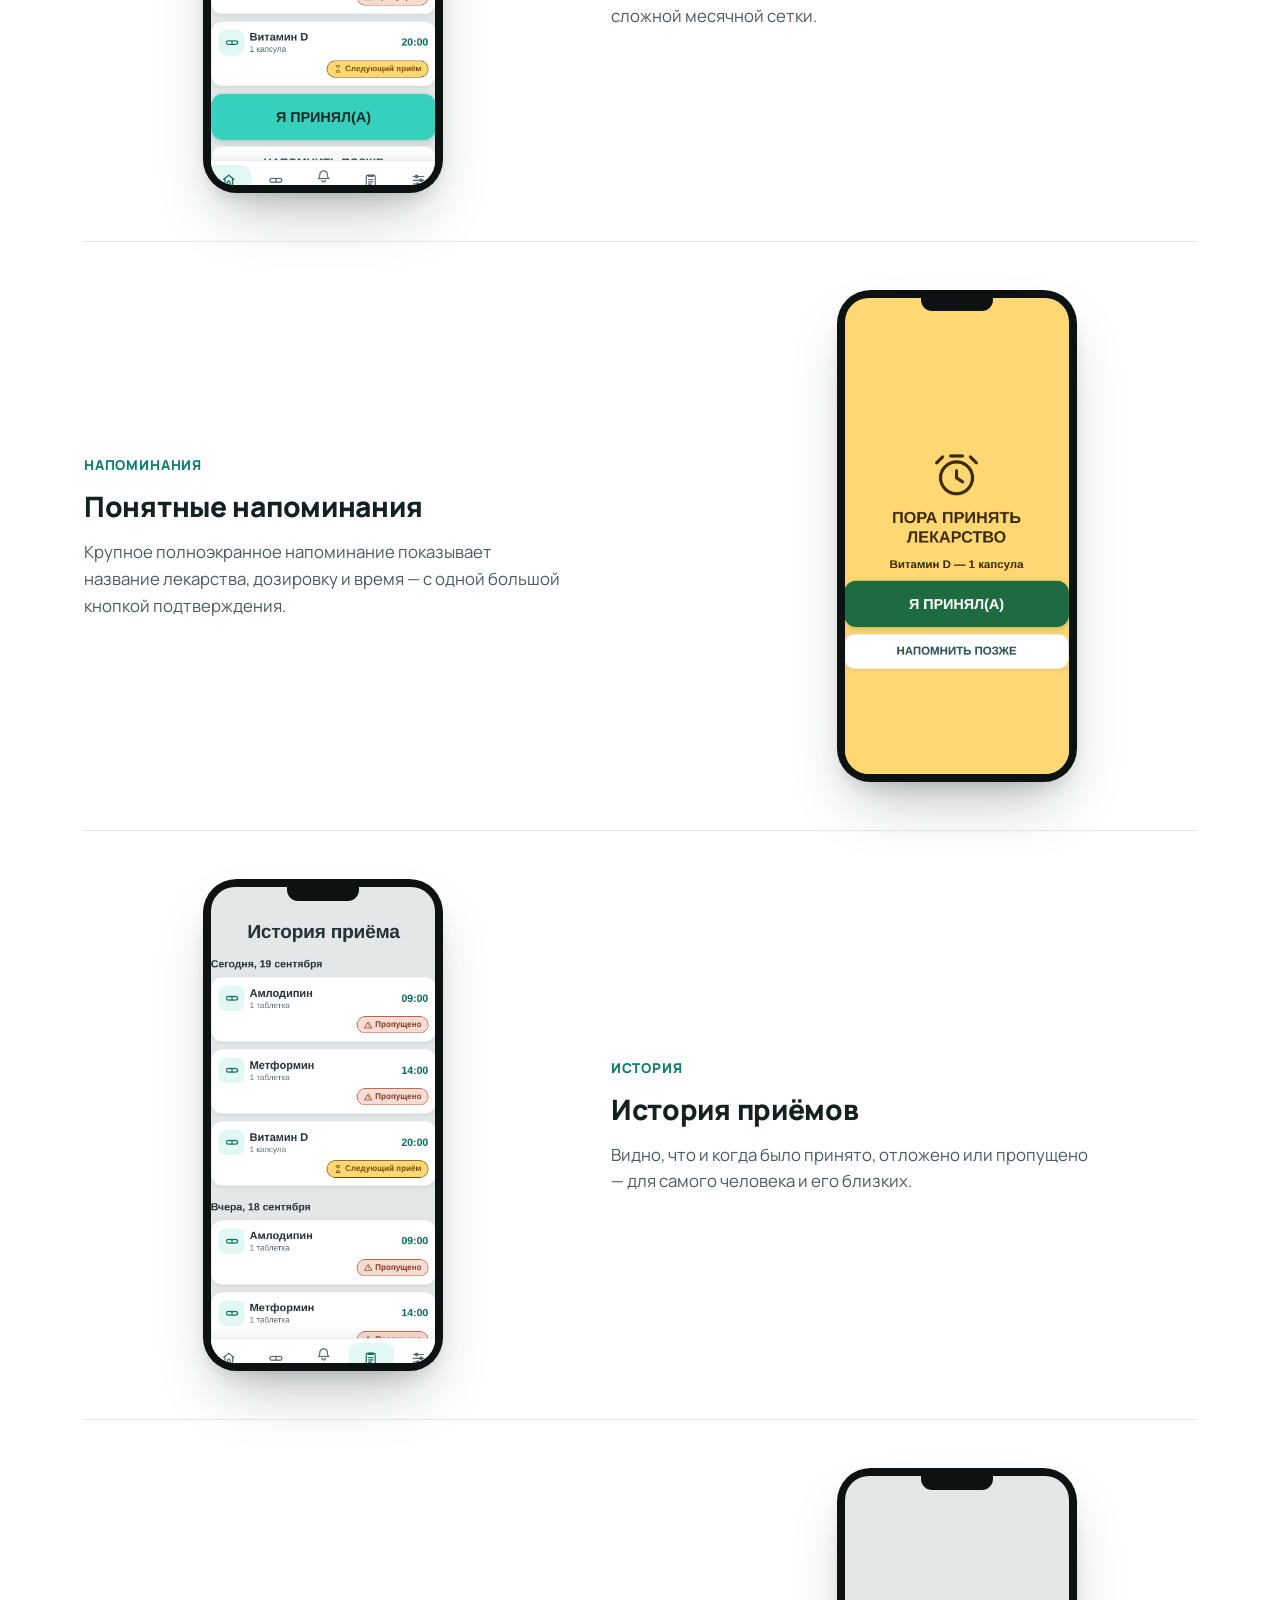
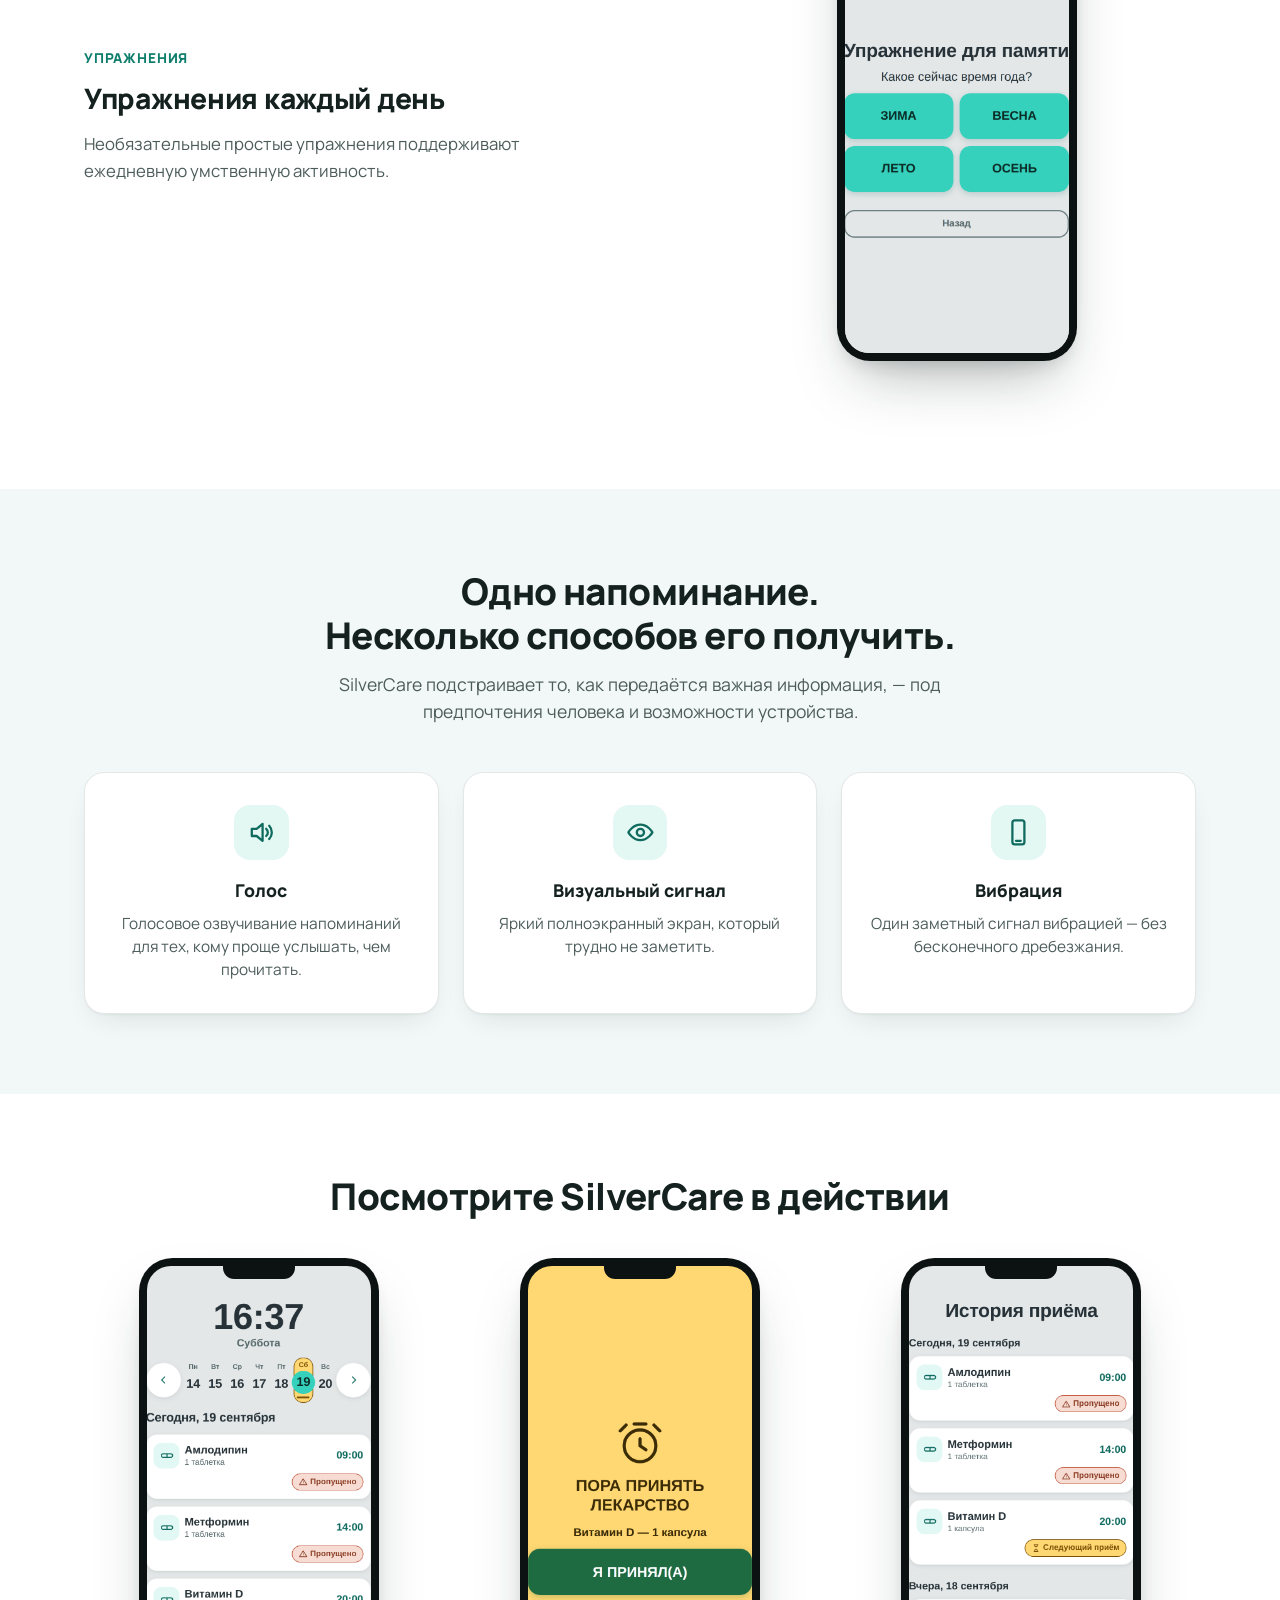
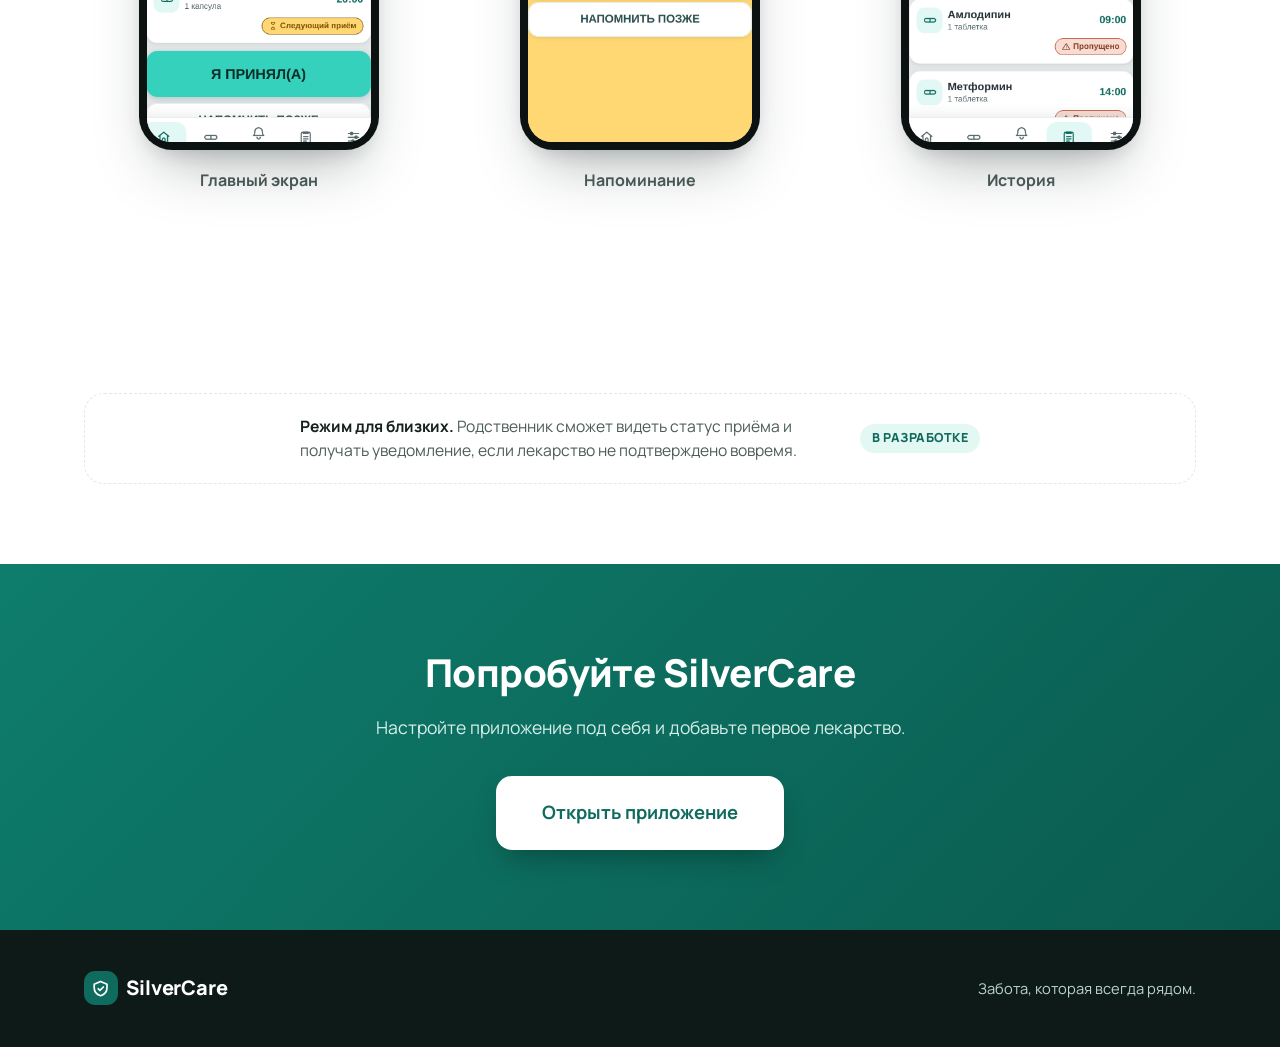
==== commit 78a3fa66: "Add files via upload" ====
--- a/index.html
+++ b/index.html
@@ -151,8 +151,13 @@
         </div>
         <div class="access-card reveal">
           <span class="access-icon"><svg viewBox="0 0 24 24" class="icon"><circle cx="12" cy="12" r="9"/><path d="M8 12.5l2.5 2.5L16 9.5"/></svg></span>
-          <h3>Простое управление</h3>
-          <p>Большие кнопки и понятные действия снижают необходимость точных нажатий.</p>
+          <h3>Управление</h3>
+          <p>Большие кнопки и простые действия помогают пользователям со сниженной моторикой.</p>
+        </div>
+        <div class="access-card reveal">
+          <span class="access-icon"><svg viewBox="0 0 24 24" class="icon"><path d="M9 18h6"/><path d="M10 21h4"/><path d="M12 3a6 6 0 0 0-3.5 10.9c.6.5 1 1.2 1 2.1h5c0-.9.4-1.6 1-2.1A6 6 0 0 0 12 3Z"/></svg></span>
+          <h3>Простота</h3>
+          <p>Короткие фразы, предсказуемая навигация и минимум действий на каждом экране.</p>
         </div>
       </div>
       <p class="philosophy reveal">
@@ -166,6 +171,17 @@
   <section class="section" id="features">
     <div class="wrap">
       <h2 class="section-title reveal">Возможности</h2>
+
+      <div class="mini-feature-grid reveal">
+        <div class="mini-feature"><span class="mini-feature-icon"><svg viewBox="0 0 24 24" class="icon"><rect x="2.5" y="9" width="19" height="6" rx="3"/><line x1="12" y1="9" x2="12" y2="15"/></svg></span><span>Расписание лекарств</span></div>
+        <div class="mini-feature"><span class="mini-feature-icon"><svg viewBox="0 0 24 24" class="icon"><path d="M6 9a6 6 0 0 1 12 0c0 4 1.5 6 2 6H4c.5 0 2-2 2-6Z"/><path d="M9.5 18a2.5 2.5 0 0 0 5 0"/></svg></span><span>Напоминания</span></div>
+        <div class="mini-feature"><span class="mini-feature-icon"><svg viewBox="0 0 24 24" class="icon"><path d="M4 10v4h3.5L13 18V6L7.5 10Z"/><path d="M16 9.5a4 4 0 0 1 0 5"/></svg></span><span>Голосовое сопровождение</span></div>
+        <div class="mini-feature"><span class="mini-feature-icon"><svg viewBox="0 0 24 24" class="icon"><rect x="8" y="3" width="8" height="18" rx="1.6"/><line x1="2" y1="9" x2="2" y2="15"/><line x1="22" y1="9" x2="22" y2="15"/></svg></span><span>Вибрация</span></div>
+        <div class="mini-feature"><span class="mini-feature-icon"><svg viewBox="0 0 24 24" class="icon"><path d="M2 12s3.5-6.5 10-6.5S22 12 22 12s-3.5 6.5-10 6.5S2 12 2 12Z"/><circle cx="12" cy="12" r="3"/></svg></span><span>Адаптация интерфейса</span></div>
+        <div class="mini-feature"><span class="mini-feature-icon"><svg viewBox="0 0 24 24" class="icon"><rect x="5" y="4" width="14" height="17" rx="2"/><line x1="8.5" y1="11" x2="15.5" y2="11"/><line x1="8.5" y1="14.5" x2="15.5" y2="14.5"/></svg></span><span>История приёмов</span></div>
+        <div class="mini-feature"><span class="mini-feature-icon"><svg viewBox="0 0 24 24" class="icon"><path d="M9 18h6"/><path d="M10 21h4"/><path d="M12 3a6 6 0 0 0-3.5 10.9c.6.5 1 1.2 1 2.1h5c0-.9.4-1.6 1-2.1A6 6 0 0 0 12 3Z"/></svg></span><span>Ежедневные упражнения</span></div>
+        <div class="mini-feature"><span class="mini-feature-icon"><svg viewBox="0 0 24 24" class="icon"><rect x="4" y="5" width="16" height="15" rx="2"/><line x1="4" y1="9.5" x2="20" y2="9.5"/><line x1="8" y1="3" x2="8" y2="6.5"/><line x1="16" y1="3" x2="16" y2="6.5"/></svg></span><span>Недельный календарь</span></div>
+      </div>
 
       <div class="feature-row reveal">
         <div class="feature-visual">
@@ -276,6 +292,16 @@
           </div>
           <p>История</p>
         </div>
+      </div>
+    </div>
+  </section>
+
+  <!-- ================= CAREGIVER TEASER (V2, not functional) ================= -->
+  <section class="section">
+    <div class="wrap">
+      <div class="caregiver-teaser reveal">
+        <p><strong>Режим для близких.</strong> Родственник сможет видеть статус приёма и получать уведомление, если лекарство не подтверждено вовремя.</p>
+        <span class="badge-soon">В разработке</span>
       </div>
     </div>
   </section>
--- a/landing.css
+++ b/landing.css
@@ -532,7 +532,7 @@
 }
 .access-grid {
   display: grid;
-  grid-template-columns: repeat(3, 1fr);
+  grid-template-columns: repeat(auto-fit, minmax(220px, 1fr));
   gap: 1.5rem;
   margin-top: 0;
 }
@@ -669,6 +669,86 @@
   line-height: 1.5;
 }
 
+/* ---- Compact feature icon grid ---------------------------------------------------- */
+.mini-feature-grid {
+  display: grid;
+  grid-template-columns: repeat(4, 1fr);
+  gap: 1.1rem;
+  margin-top: 2.4rem;
+}
+.mini-feature {
+  display: flex;
+  align-items: center;
+  gap: 0.75rem;
+  background: var(--bg);
+  border: 1px solid var(--border);
+  border-radius: var(--radius-md);
+  padding: 1.1rem 1.2rem;
+  box-shadow: var(--shadow-card);
+}
+.mini-feature-icon {
+  flex-shrink: 0;
+  display: inline-flex;
+  align-items: center;
+  justify-content: center;
+  width: 2.6rem;
+  height: 2.6rem;
+  border-radius: 0.85rem;
+  background: var(--mint-pale);
+  color: var(--mint-dark);
+}
+.mini-feature-icon .icon {
+  width: 1.4rem;
+  height: 1.4rem;
+}
+.mini-feature span {
+  font-weight: 700;
+  font-size: 0.95rem;
+  color: var(--ink);
+}
+
+/* ---- Caregiver / relative mode teaser (V2, not functional) ------------------------ */
+.caregiver-teaser {
+  display: flex;
+  align-items: center;
+  justify-content: center;
+  gap: 1rem;
+  flex-wrap: wrap;
+  background: var(--bg);
+  border: 1px dashed var(--border);
+  border-radius: var(--radius-md);
+  padding: 1.3rem 1.6rem;
+  margin-top: 2.6rem;
+  text-align: left;
+}
+.caregiver-teaser p {
+  margin: 0;
+  color: var(--ink-soft);
+  font-size: 0.98rem;
+  max-width: 34rem;
+}
+.caregiver-teaser strong {
+  color: var(--ink);
+}
+.badge-soon {
+  flex-shrink: 0;
+  display: inline-block;
+  background: var(--mint-pale);
+  color: var(--mint-dark);
+  font-weight: 800;
+  font-size: 0.78rem;
+  letter-spacing: 0.04em;
+  text-transform: uppercase;
+  padding: 0.4em 0.9em;
+  border-radius: 999px;
+}
+
+@media (max-width: 720px) {
+  .mini-feature-grid {
+    grid-template-columns: repeat(2, 1fr);
+  }
+}
+
 /* ---- App preview ------------------------------------------------------------------ */
 .preview-grid {
   display: grid;
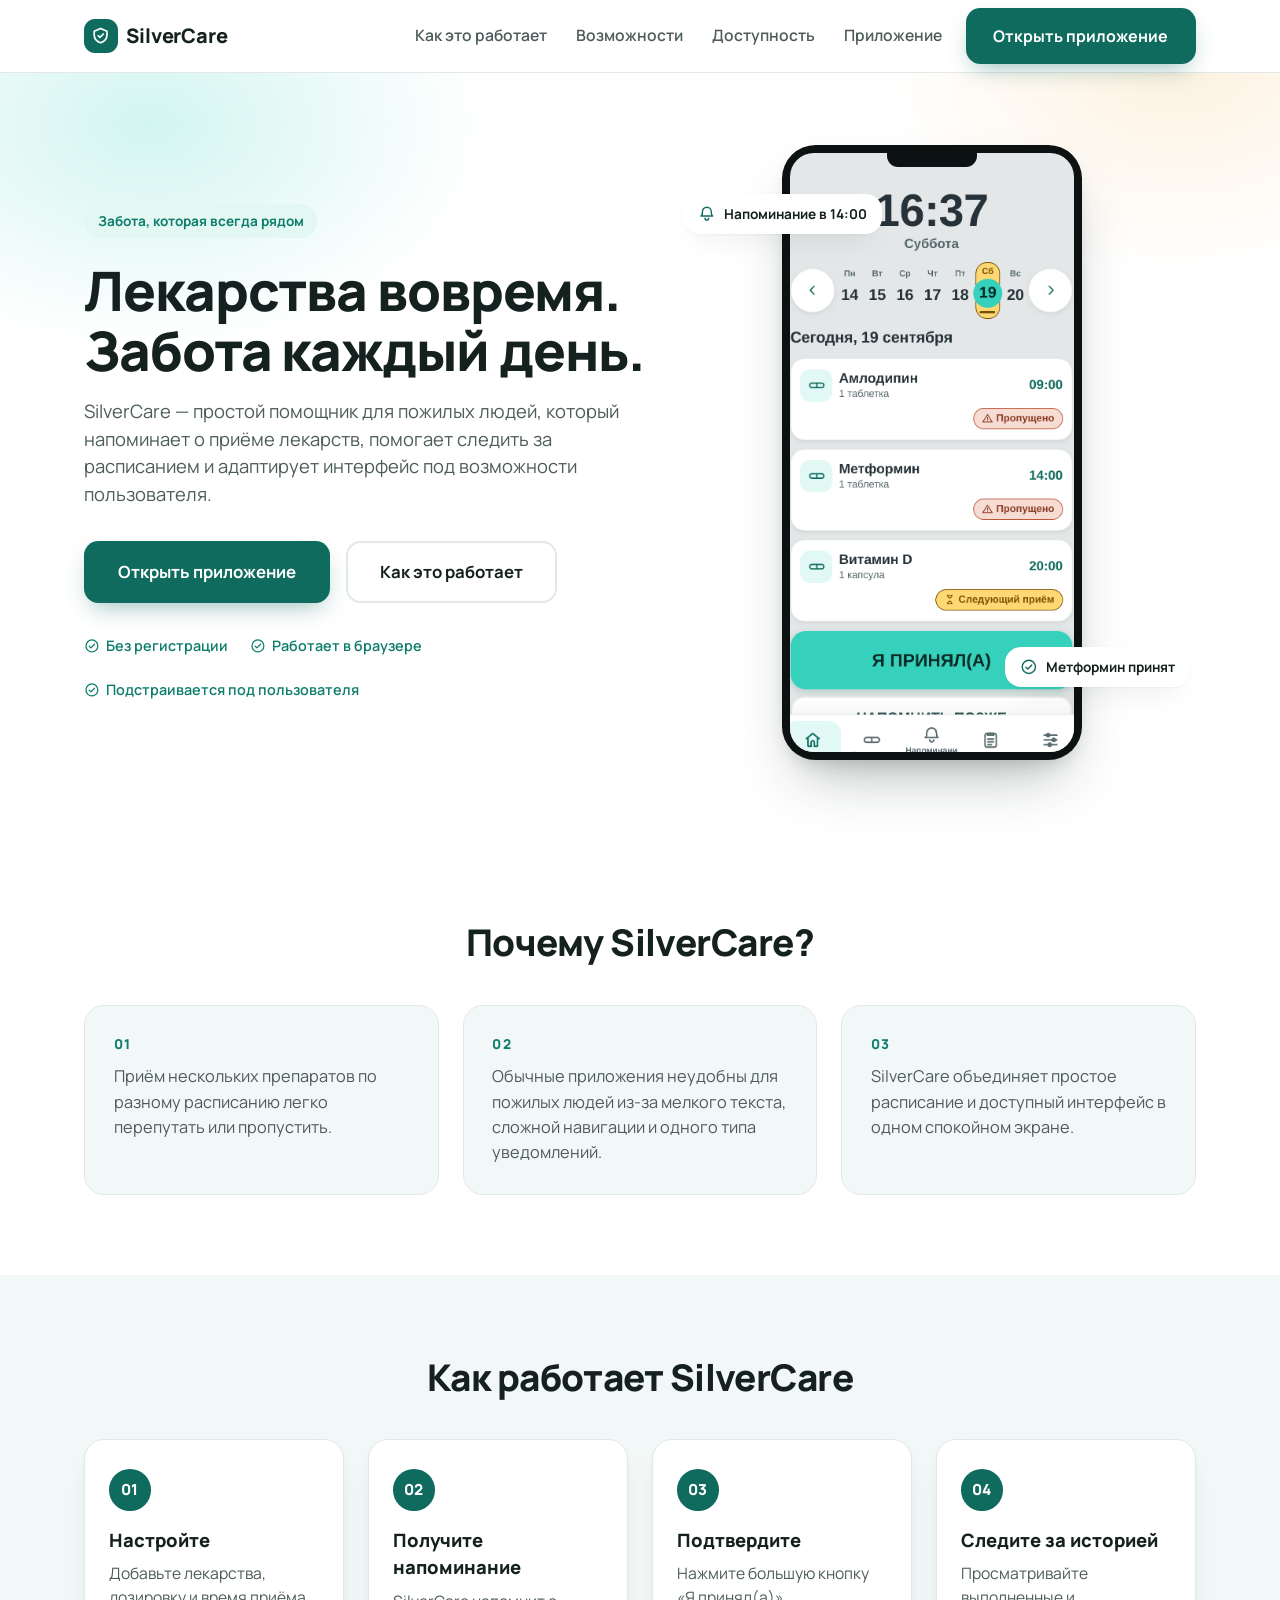
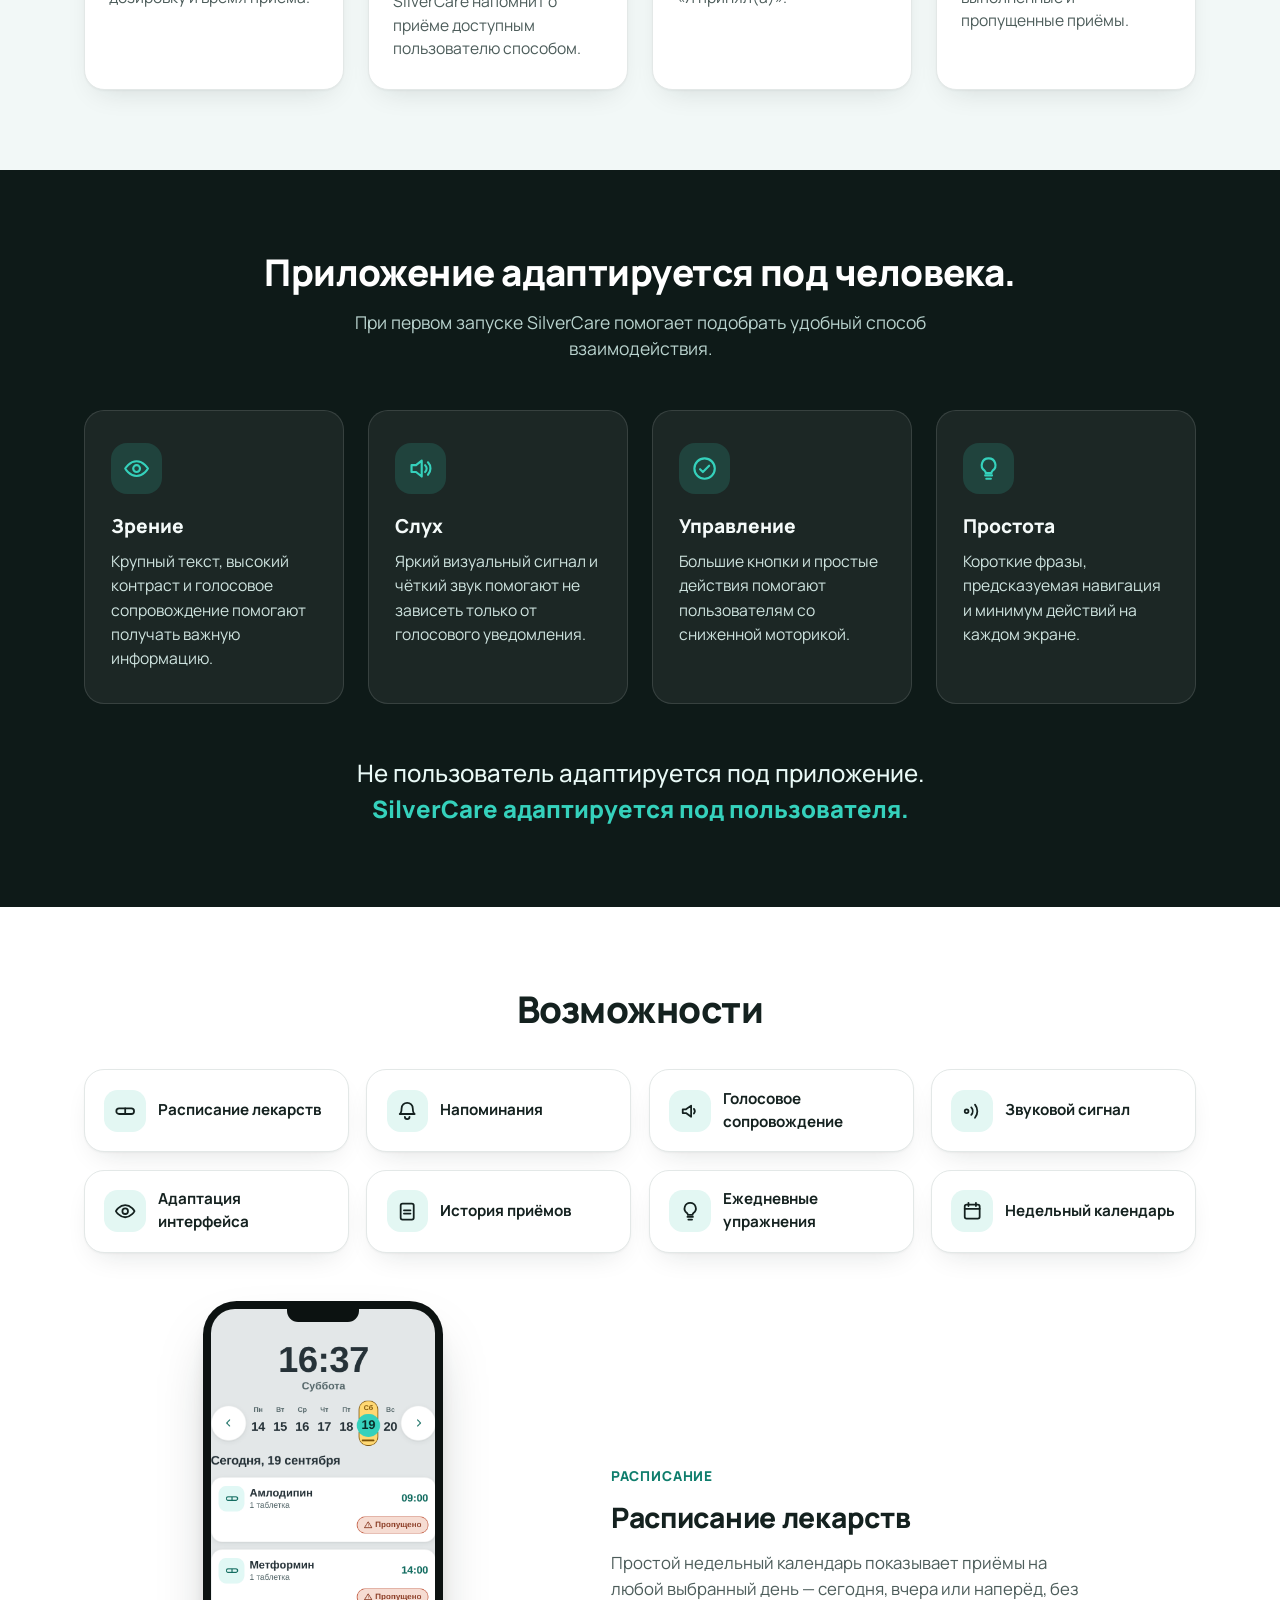
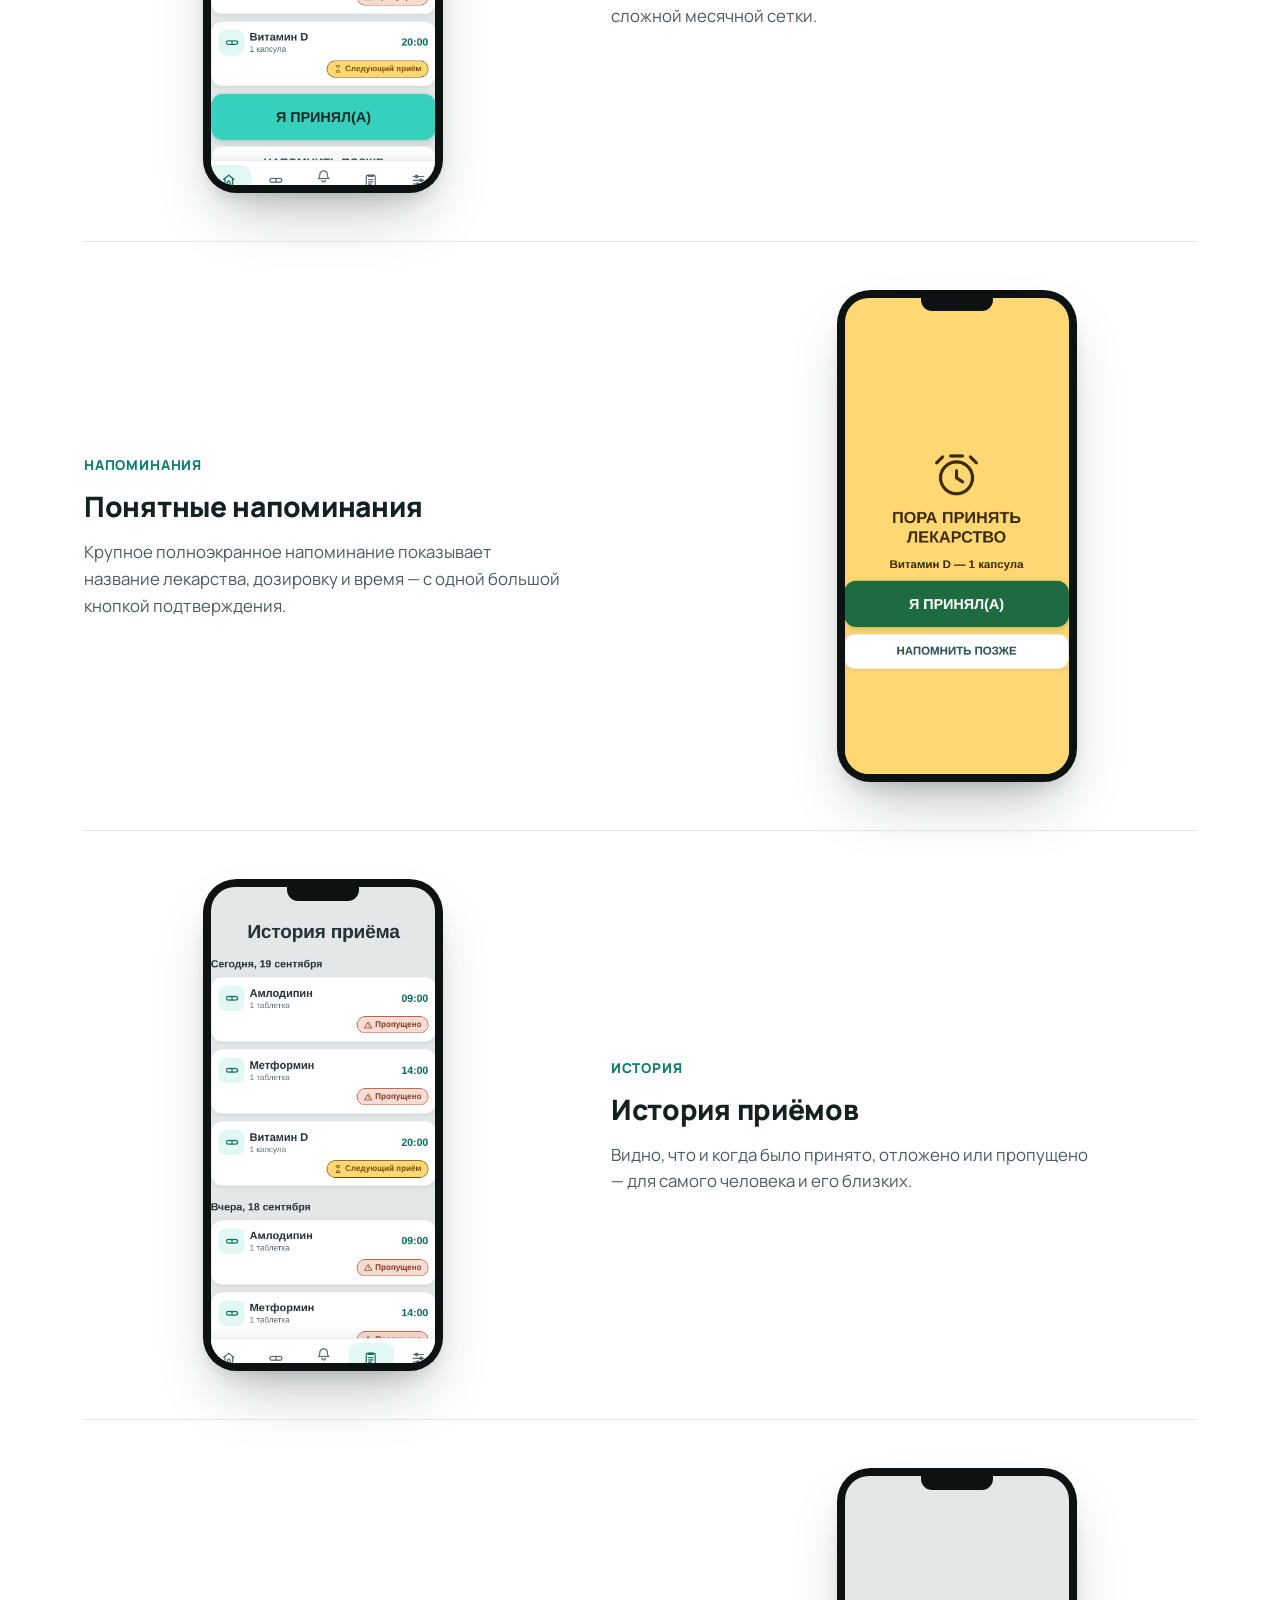
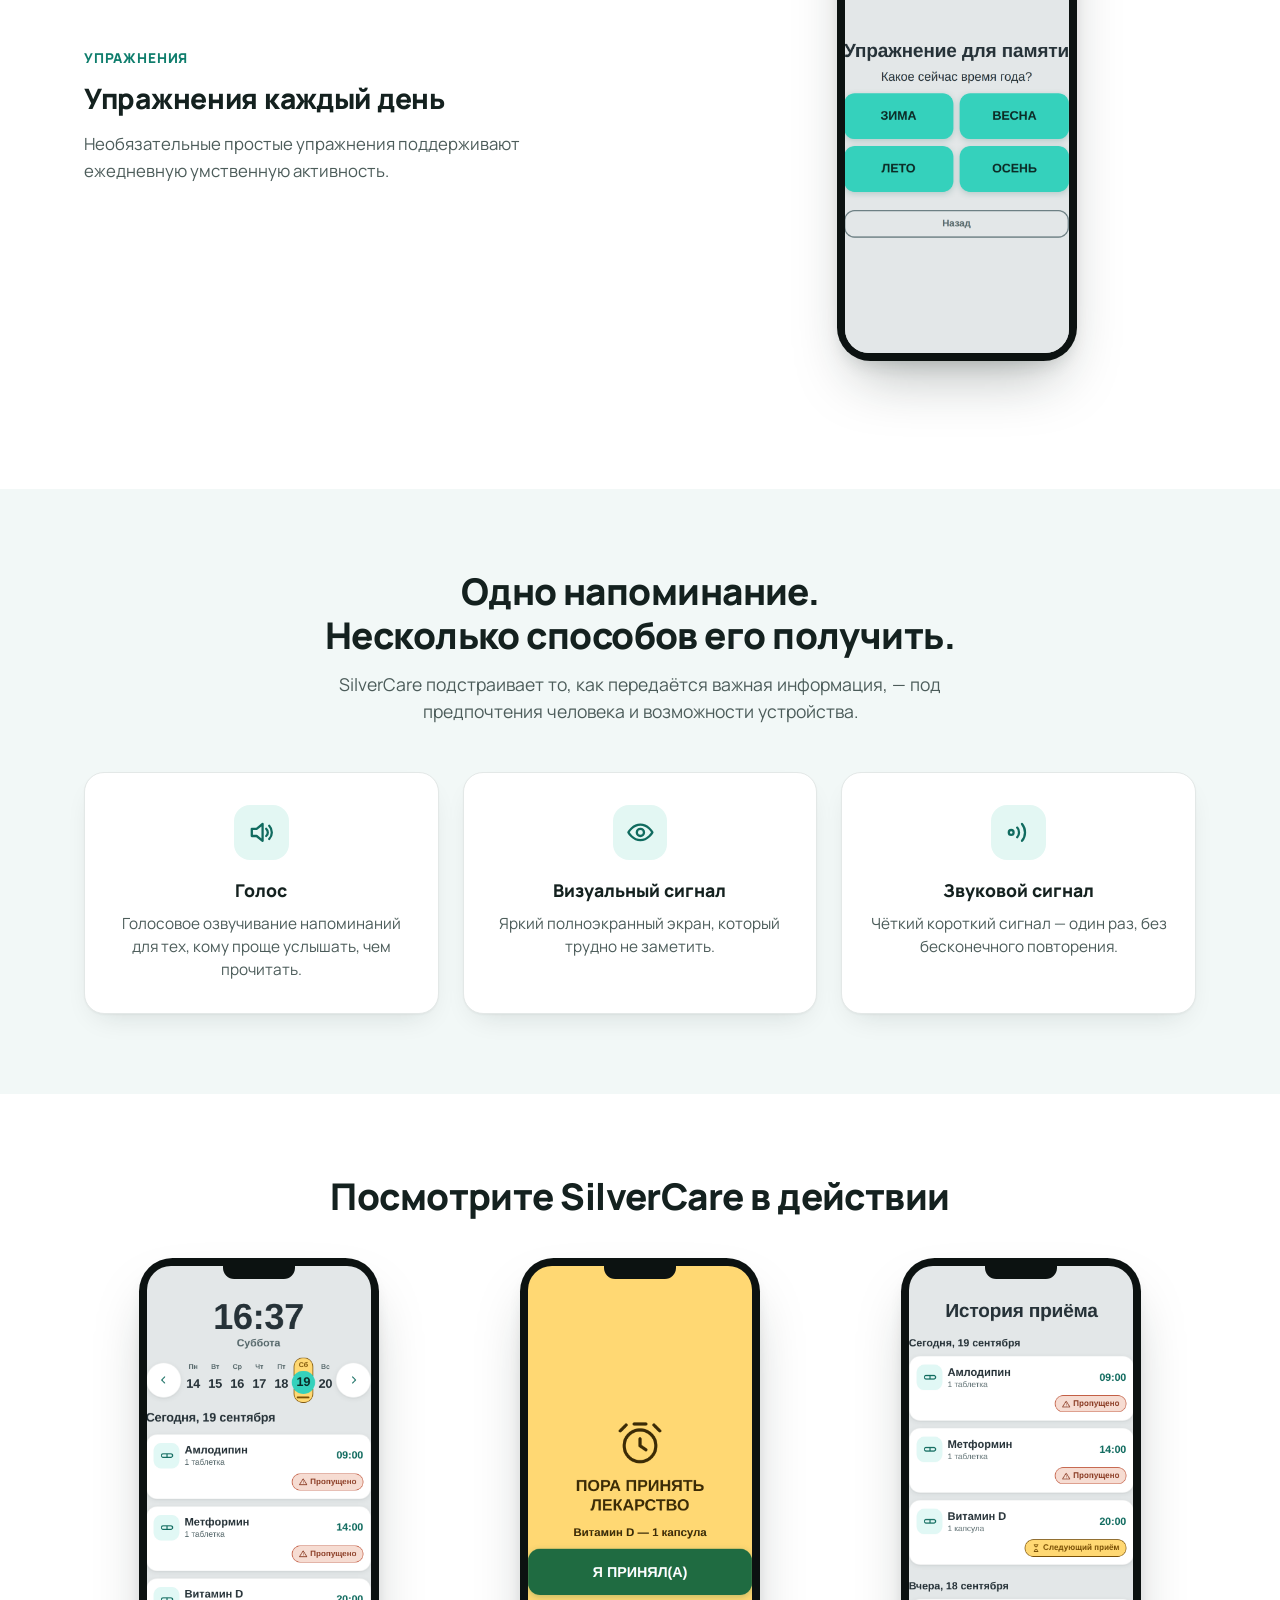
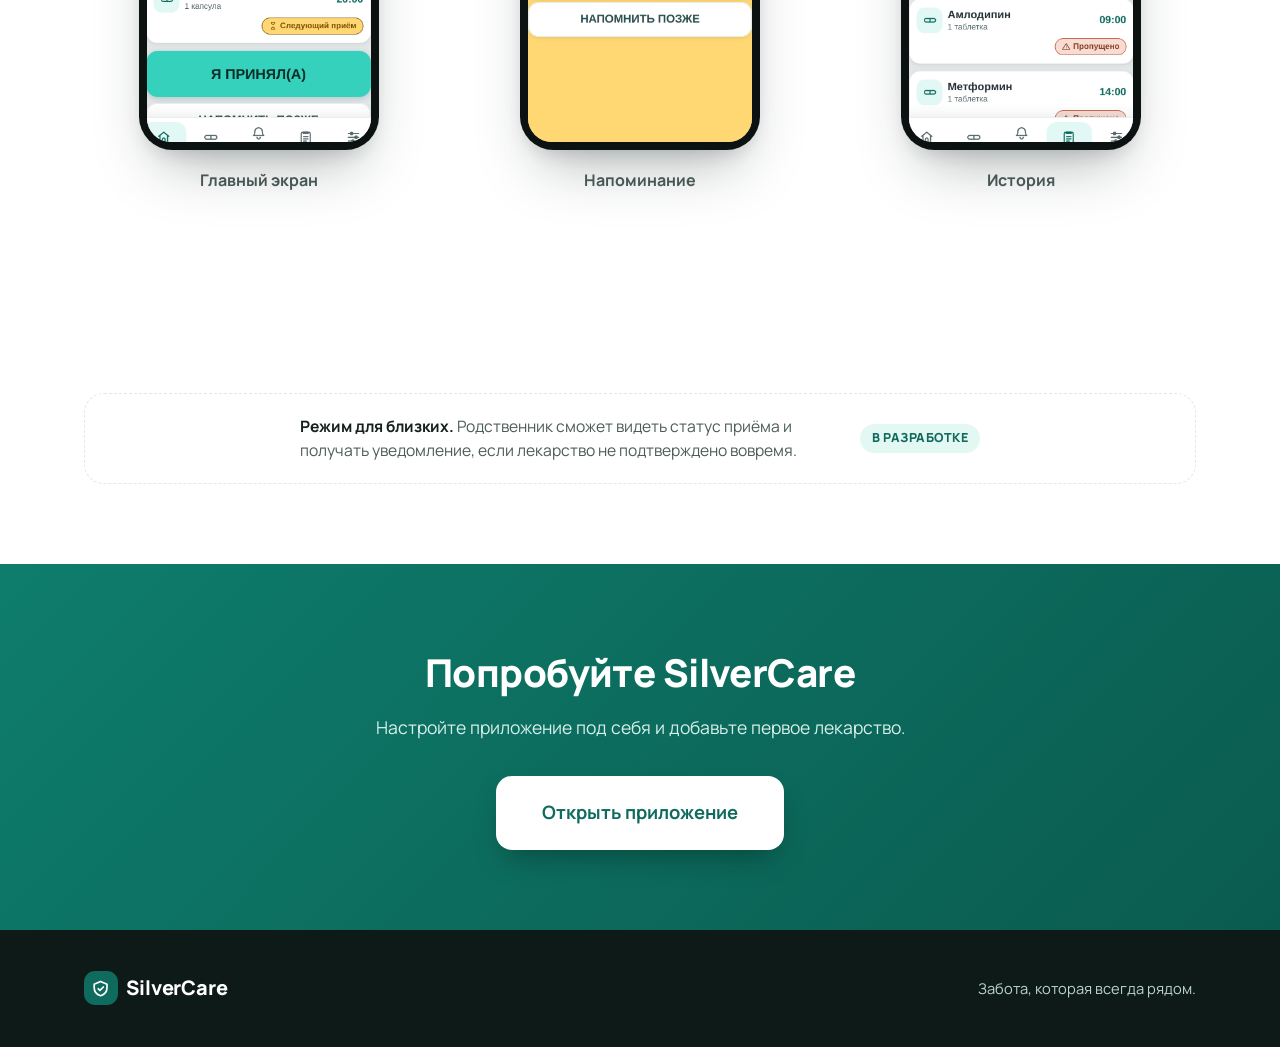
==== commit ab99d2c7: "Add files via upload" ====
--- a/index.html
+++ b/index.html
@@ -147,7 +147,7 @@
         <div class="access-card reveal">
           <span class="access-icon"><svg viewBox="0 0 24 24" class="icon"><path d="M4 9v6h4l5 4V5L8 9H4Z"/><path d="M16 9a4 4 0 0 1 0 6"/><path d="M18.5 6.5a8 8 0 0 1 0 11"/></svg></span>
           <h3>Слух</h3>
-          <p>Визуальные сигналы и вибрация позволяют не зависеть только от звуковых уведомлений.</p>
+          <p>Яркий визуальный сигнал и чёткий звук помогают не зависеть только от голосового уведомления.</p>
         </div>
         <div class="access-card reveal">
           <span class="access-icon"><svg viewBox="0 0 24 24" class="icon"><circle cx="12" cy="12" r="9"/><path d="M8 12.5l2.5 2.5L16 9.5"/></svg></span>
@@ -176,7 +176,7 @@
         <div class="mini-feature"><span class="mini-feature-icon"><svg viewBox="0 0 24 24" class="icon"><rect x="2.5" y="9" width="19" height="6" rx="3"/><line x1="12" y1="9" x2="12" y2="15"/></svg></span><span>Расписание лекарств</span></div>
         <div class="mini-feature"><span class="mini-feature-icon"><svg viewBox="0 0 24 24" class="icon"><path d="M6 9a6 6 0 0 1 12 0c0 4 1.5 6 2 6H4c.5 0 2-2 2-6Z"/><path d="M9.5 18a2.5 2.5 0 0 0 5 0"/></svg></span><span>Напоминания</span></div>
         <div class="mini-feature"><span class="mini-feature-icon"><svg viewBox="0 0 24 24" class="icon"><path d="M4 10v4h3.5L13 18V6L7.5 10Z"/><path d="M16 9.5a4 4 0 0 1 0 5"/></svg></span><span>Голосовое сопровождение</span></div>
-        <div class="mini-feature"><span class="mini-feature-icon"><svg viewBox="0 0 24 24" class="icon"><rect x="8" y="3" width="8" height="18" rx="1.6"/><line x1="2" y1="9" x2="2" y2="15"/><line x1="22" y1="9" x2="22" y2="15"/></svg></span><span>Вибрация</span></div>
+        <div class="mini-feature"><span class="mini-feature-icon"><svg viewBox="0 0 24 24" class="icon"><circle cx="6" cy="12" r="2"/><path d="M11 8a6 6 0 0 1 0 8"/><path d="M15 5a11 11 0 0 1 0 14"/></svg></span><span>Звуковой сигнал</span></div>
         <div class="mini-feature"><span class="mini-feature-icon"><svg viewBox="0 0 24 24" class="icon"><path d="M2 12s3.5-6.5 10-6.5S22 12 22 12s-3.5 6.5-10 6.5S2 12 2 12Z"/><circle cx="12" cy="12" r="3"/></svg></span><span>Адаптация интерфейса</span></div>
         <div class="mini-feature"><span class="mini-feature-icon"><svg viewBox="0 0 24 24" class="icon"><rect x="5" y="4" width="14" height="17" rx="2"/><line x1="8.5" y1="11" x2="15.5" y2="11"/><line x1="8.5" y1="14.5" x2="15.5" y2="14.5"/></svg></span><span>История приёмов</span></div>
         <div class="mini-feature"><span class="mini-feature-icon"><svg viewBox="0 0 24 24" class="icon"><path d="M9 18h6"/><path d="M10 21h4"/><path d="M12 3a6 6 0 0 0-3.5 10.9c.6.5 1 1.2 1 2.1h5c0-.9.4-1.6 1-2.1A6 6 0 0 0 12 3Z"/></svg></span><span>Ежедневные упражнения</span></div>
@@ -258,9 +258,9 @@
           <p>Яркий полноэкранный экран, который трудно не заметить.</p>
         </div>
         <div class="modal-card reveal">
-          <span class="modal-icon"><svg viewBox="0 0 24 24" class="icon"><rect x="7" y="2" width="10" height="20" rx="2"/><line x1="10" y1="19" x2="14" y2="19"/></svg></span>
-          <h3>Вибрация</h3>
-          <p>Один заметный сигнал вибрацией — без бесконечного дребезжания.</p>
+          <span class="modal-icon"><svg viewBox="0 0 24 24" class="icon"><circle cx="6" cy="12" r="2"/><path d="M11 8a6 6 0 0 1 0 8"/><path d="M15 5a11 11 0 0 1 0 14"/></svg></span>
+          <h3>Звуковой сигнал</h3>
+          <p>Чёткий короткий сигнал — один раз, без бесконечного повторения.</p>
         </div>
       </div>
     </div>
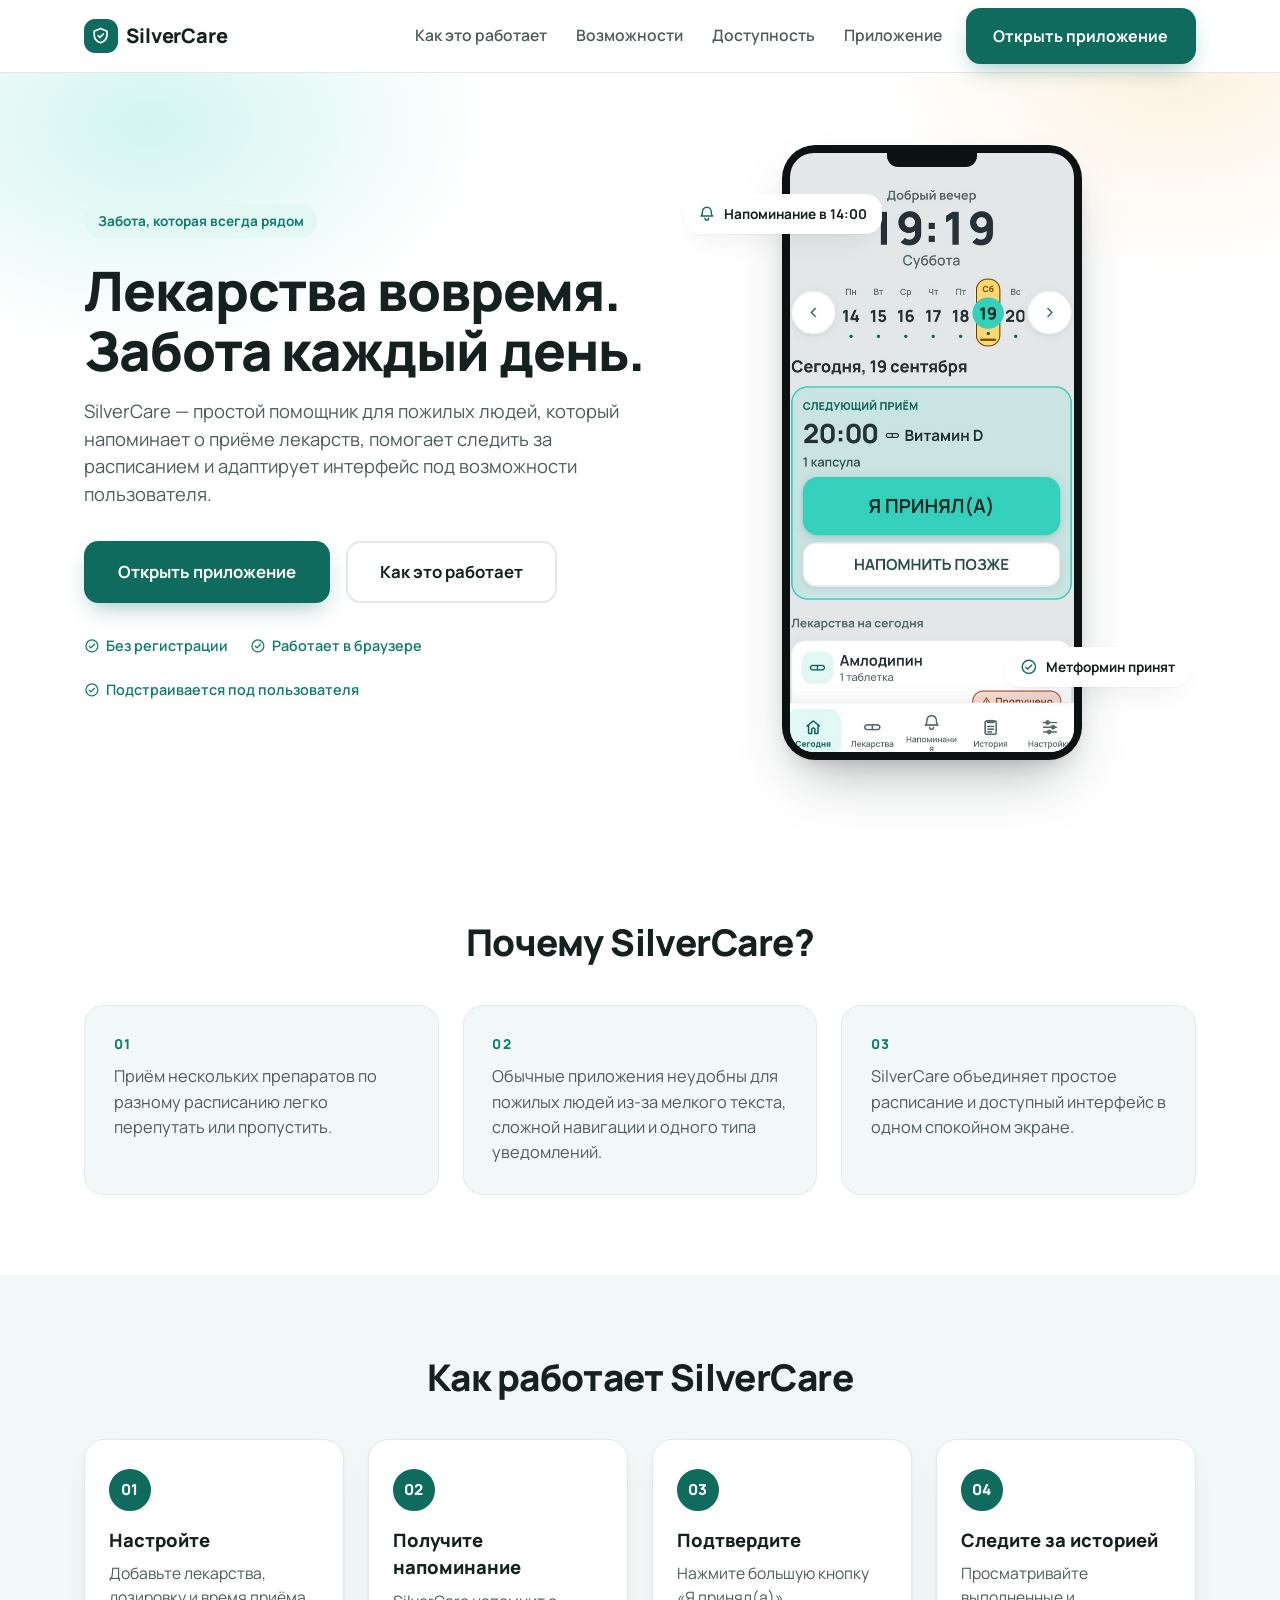
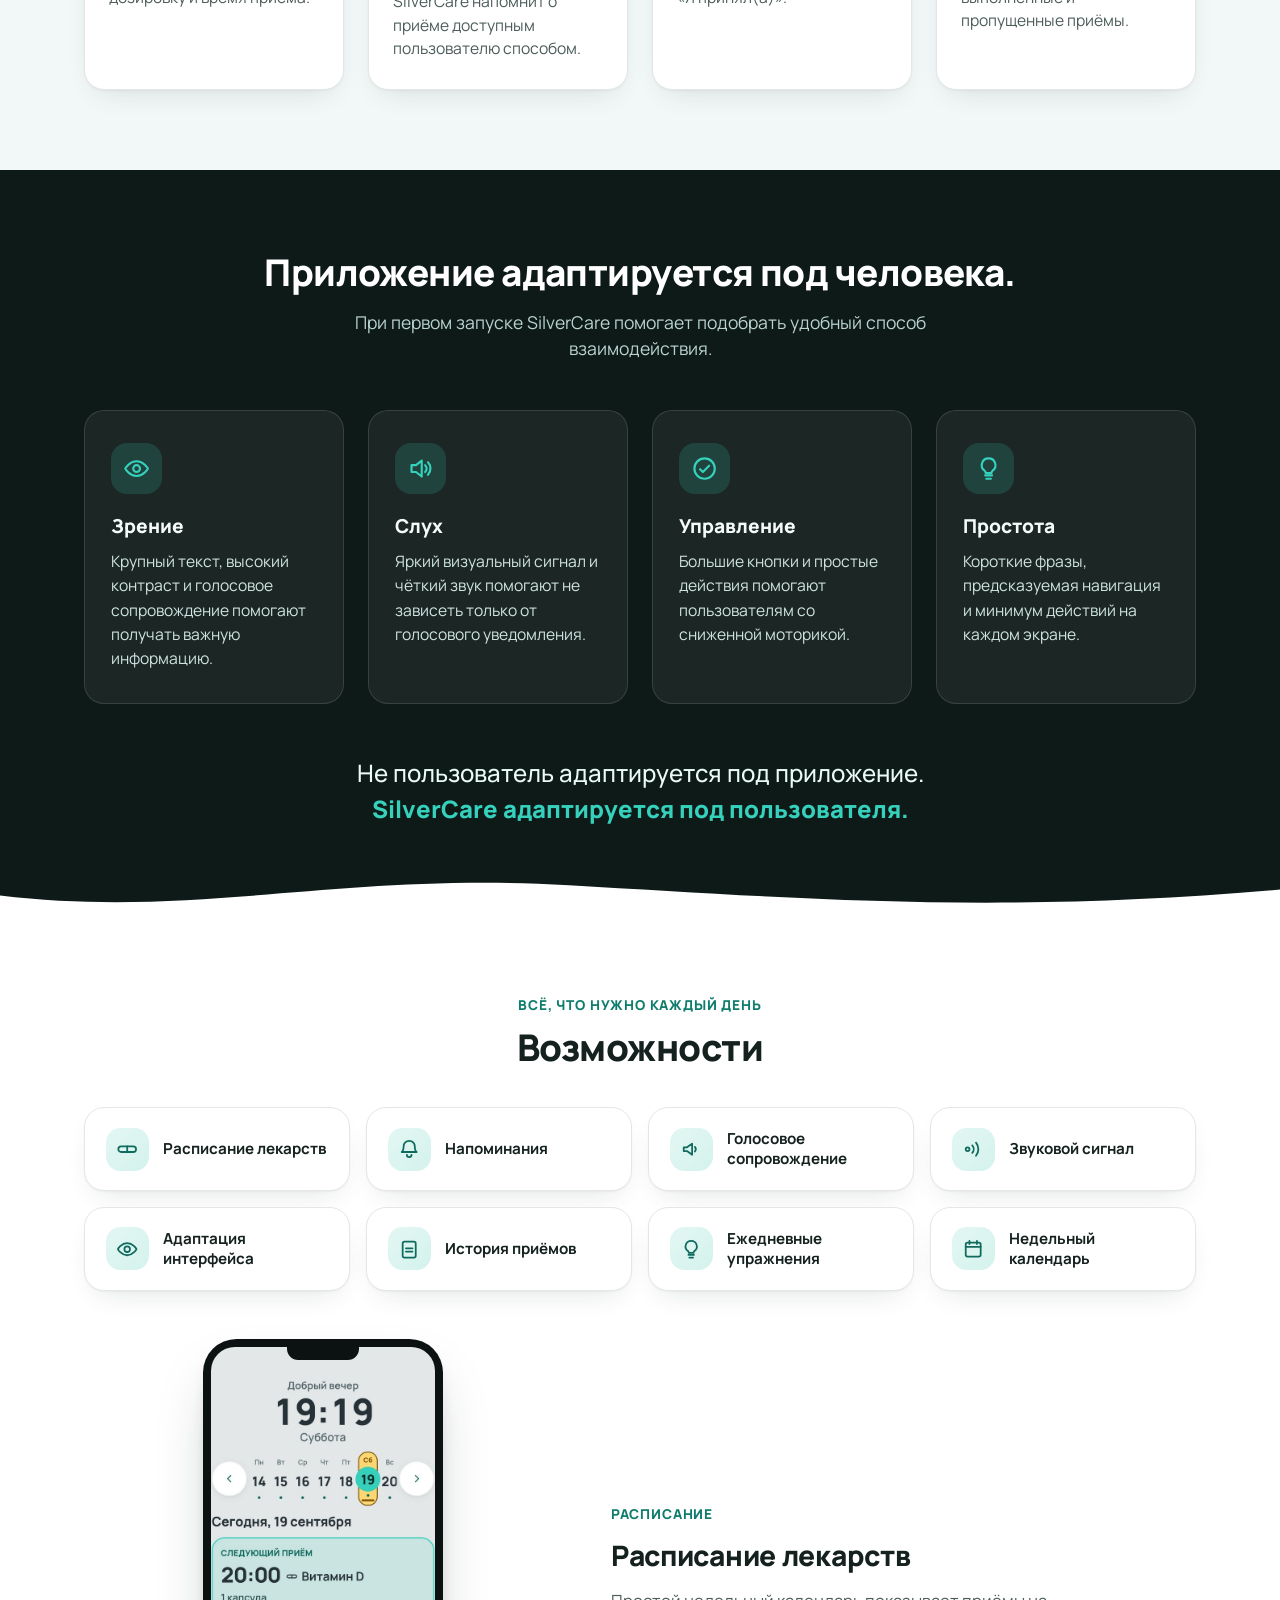
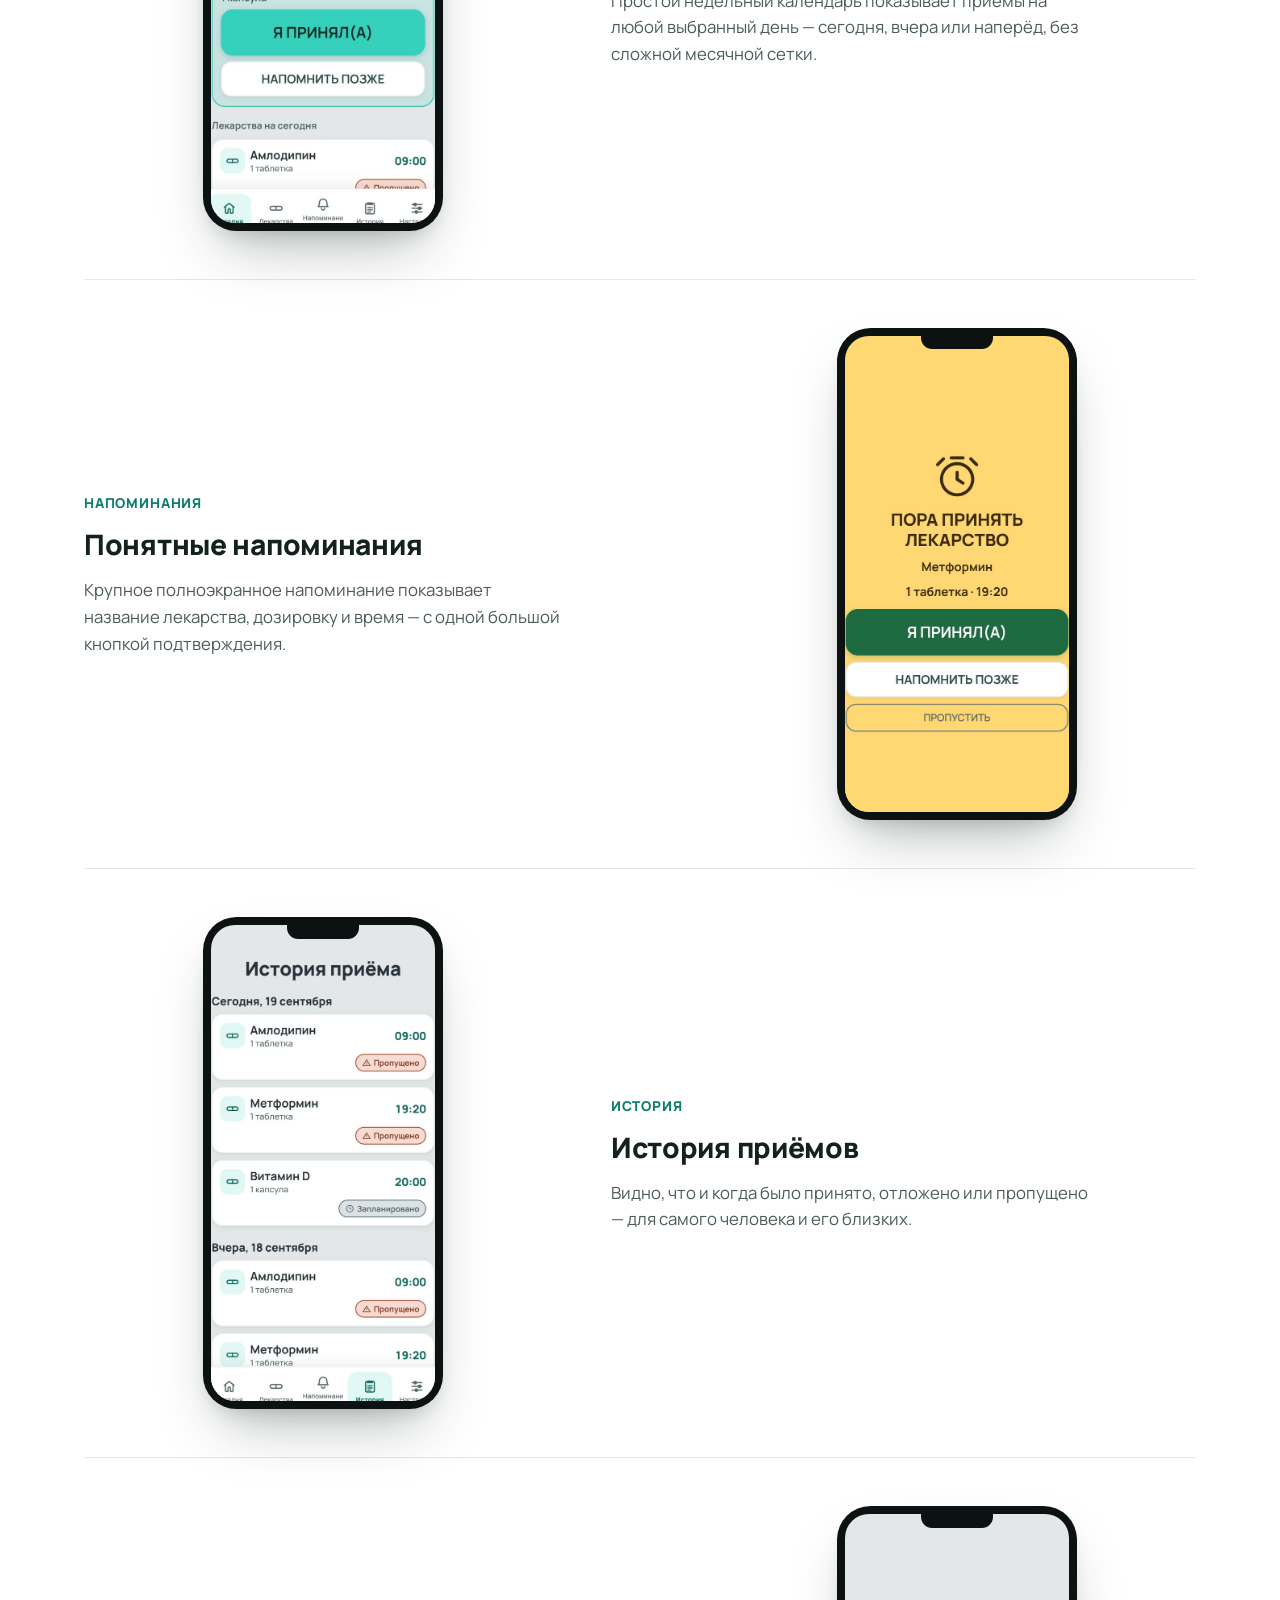
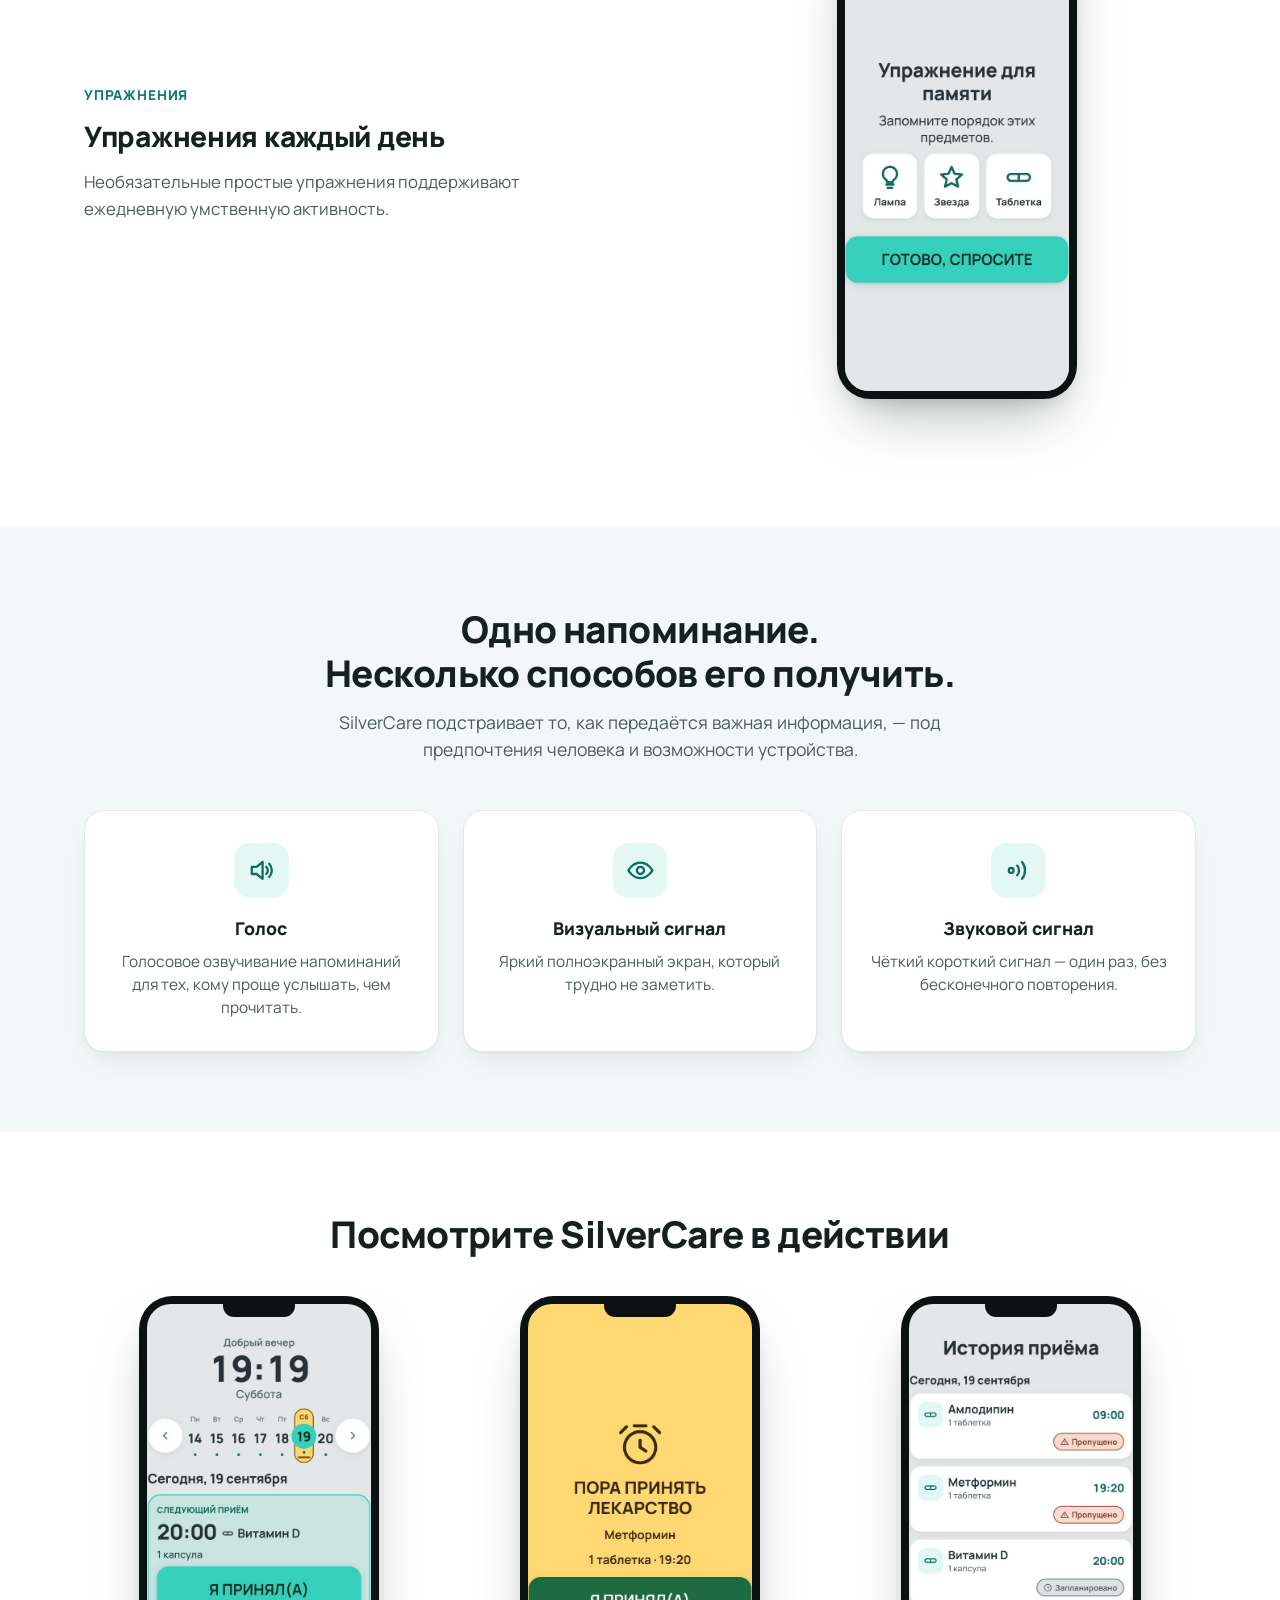
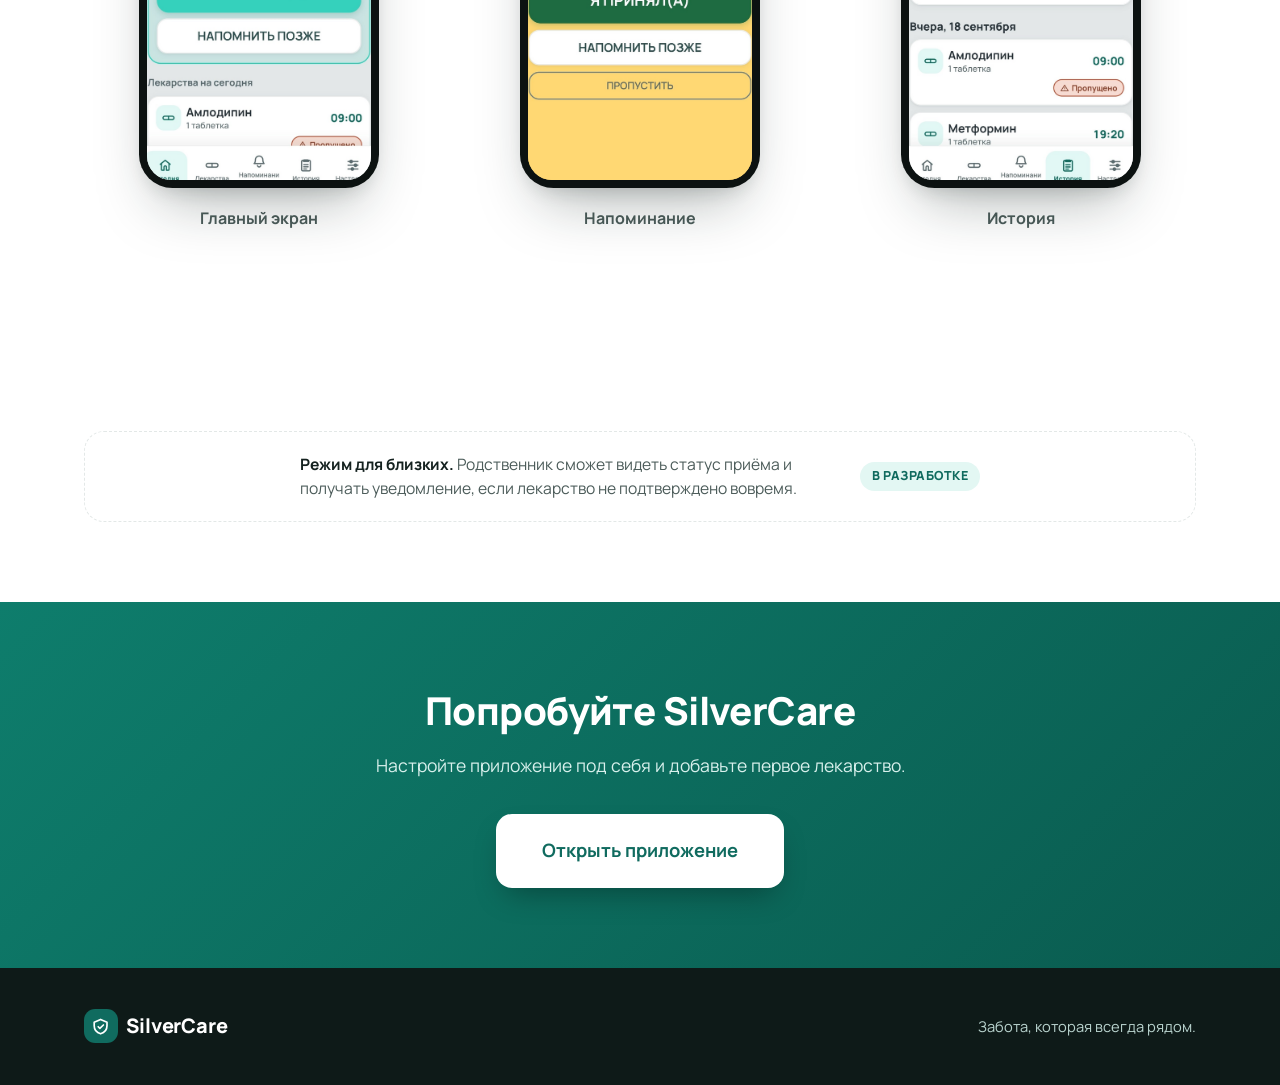
==== commit 89e3a8f1: "Fix broken mobile layout in features section, polish landing page" ====
--- a/index.html
+++ b/index.html
@@ -165,11 +165,15 @@
         <strong>SilverCare адаптируется под пользователя.</strong>
       </p>
     </div>
+    <svg class="section-wave" viewBox="0 0 1440 60" preserveAspectRatio="none" aria-hidden="true">
+      <path class="section-wave-fill" d="M0,32 C220,64 380,0 640,18 C900,36 1120,58 1440,24 L1440,60 L0,60 Z"></path>
+    </svg>
   </section>
 
   <!-- ================= FEATURE SHOWCASE ================= -->
   <section class="section" id="features">
     <div class="wrap">
+      <span class="section-eyebrow reveal">Всё, что нужно каждый день</span>
       <h2 class="section-title reveal">Возможности</h2>
 
       <div class="mini-feature-grid reveal">
--- a/landing.css
+++ b/landing.css
@@ -52,6 +52,7 @@
   font-family: "Manrope", "Segoe UI", Verdana, Arial, sans-serif;
   line-height: 1.5;
   -webkit-font-smoothing: antialiased;
+  overflow-x: hidden;
 }
 
 img {
@@ -428,6 +429,14 @@
 .section {
   padding: 5rem 0;
 }
+/* Land nicely below the sticky header instead of tucking right under it
+   when a nav link jumps here. */
+#how-it-works,
+#accessibility,
+#features,
+#app-preview {
+  scroll-margin-top: 88px;
+}
 .section--alt {
   background: var(--bg-alt);
 }
@@ -523,6 +532,24 @@
 .section--dark {
   background: var(--bg-dark);
   color: #f4faf9;
+  position: relative;
+}
+/* Soft curved seam into the next (light) section, instead of a hard edge. */
+.section-wave {
+  position: absolute;
+  left: 0;
+  bottom: -1px;
+  width: 100%;
+  height: 44px;
+  display: block;
+}
+.section-wave-fill {
+  fill: var(--bg);
+}
+@media (max-width: 560px) {
+  .section-wave {
+    height: 26px;
+  }
 }
 .section-title--onDark {
   color: #ffffff;
@@ -573,7 +600,7 @@
   text-align: center;
   font-size: clamp(1.15rem, 2.4vw, 1.5rem);
   color: #eafaf7;
-  margin: 3.2rem 0 0;
+  margin: 3.2rem 0 0.5rem;
   line-height: 1.5;
   font-weight: 500;
 }
@@ -670,40 +697,60 @@
 }
 
 /* ---- Compact feature icon grid ---------------------------------------------------- */
+.section-eyebrow {
+  display: block;
+  text-align: center;
+  color: var(--mint);
+  font-weight: 800;
+  font-size: 0.85rem;
+  letter-spacing: 0.06em;
+  text-transform: uppercase;
+  margin-bottom: 0.6rem;
+}
 .mini-feature-grid {
   display: grid;
   grid-template-columns: repeat(4, 1fr);
-  gap: 1.1rem;
+  gap: 1rem;
   margin-top: 2.4rem;
 }
 .mini-feature {
   display: flex;
   align-items: center;
-  gap: 0.75rem;
+  gap: 0.85rem;
+  min-width: 0;
   background: var(--bg);
   border: 1px solid var(--border);
   border-radius: var(--radius-md);
-  padding: 1.1rem 1.2rem;
+  padding: 1.2rem 1.3rem;
   box-shadow: var(--shadow-card);
+  transition: transform 0.15s ease, box-shadow 0.15s ease, border-color 0.15s ease;
+}
+.mini-feature:hover,
+.mini-feature:active {
+  transform: translateY(-2px);
+  border-color: var(--mint-bright);
+  box-shadow: 0 10px 24px -14px rgba(20, 33, 31, 0.28), var(--shadow-card);
 }
 .mini-feature-icon {
   flex-shrink: 0;
   display: inline-flex;
   align-items: center;
   justify-content: center;
-  width: 2.6rem;
-  height: 2.6rem;
-  border-radius: 0.85rem;
-  background: var(--mint-pale);
+  width: 2.7rem;
+  height: 2.7rem;
+  border-radius: 0.9rem;
+  background: linear-gradient(135deg, var(--mint-pale), #d4f2ec);
   color: var(--mint-dark);
 }
 .mini-feature-icon .icon {
   width: 1.4rem;
   height: 1.4rem;
 }
-.mini-feature span {
+.mini-feature span:last-child {
+  min-width: 0;
   font-weight: 700;
   font-size: 0.95rem;
+  line-height: 1.3;
   color: var(--ink);
 }
 
@@ -872,4 +919,9 @@
   .wrap {
     padding: 0 1.25rem;
   }
-}
+  /* One column reads far better than two cramped ones at phone width. */
+  .mini-feature-grid {
+    grid-template-columns: 1fr;
+    gap: 0.85rem;
+  }
+}
